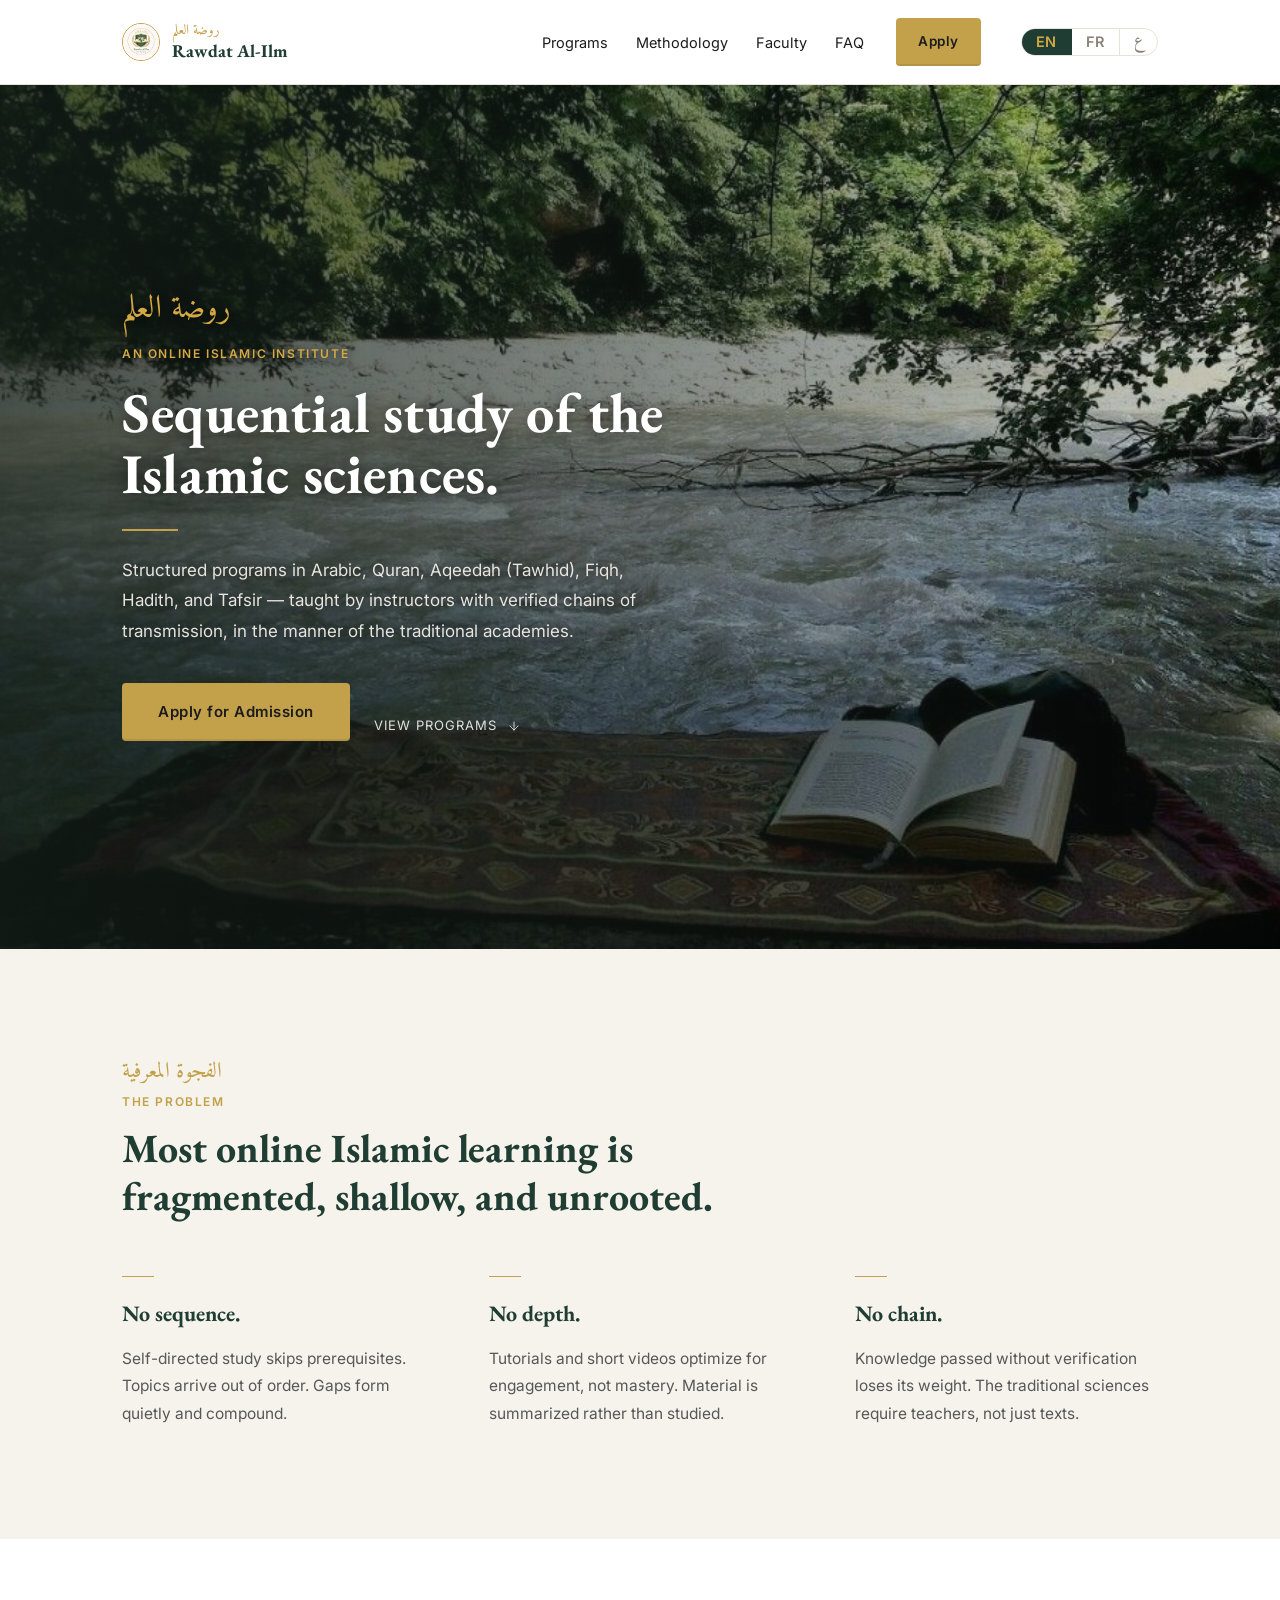
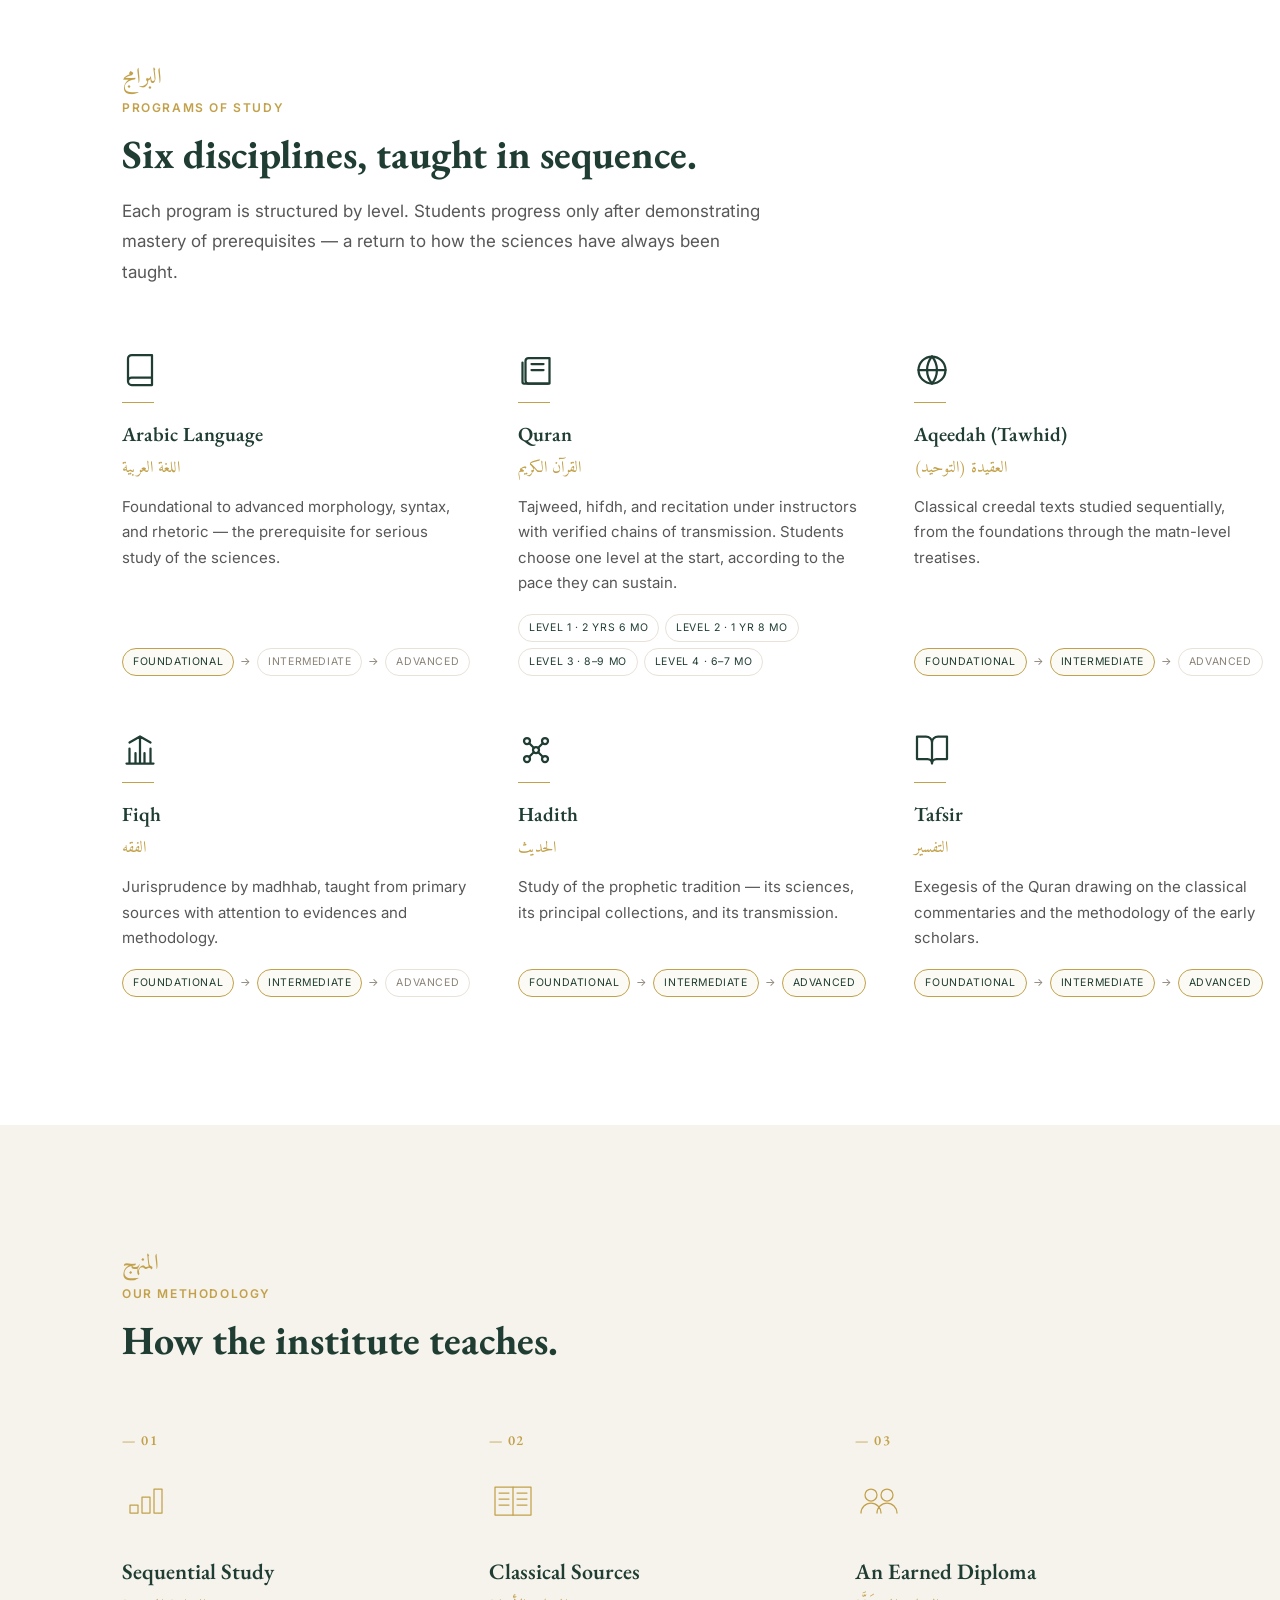
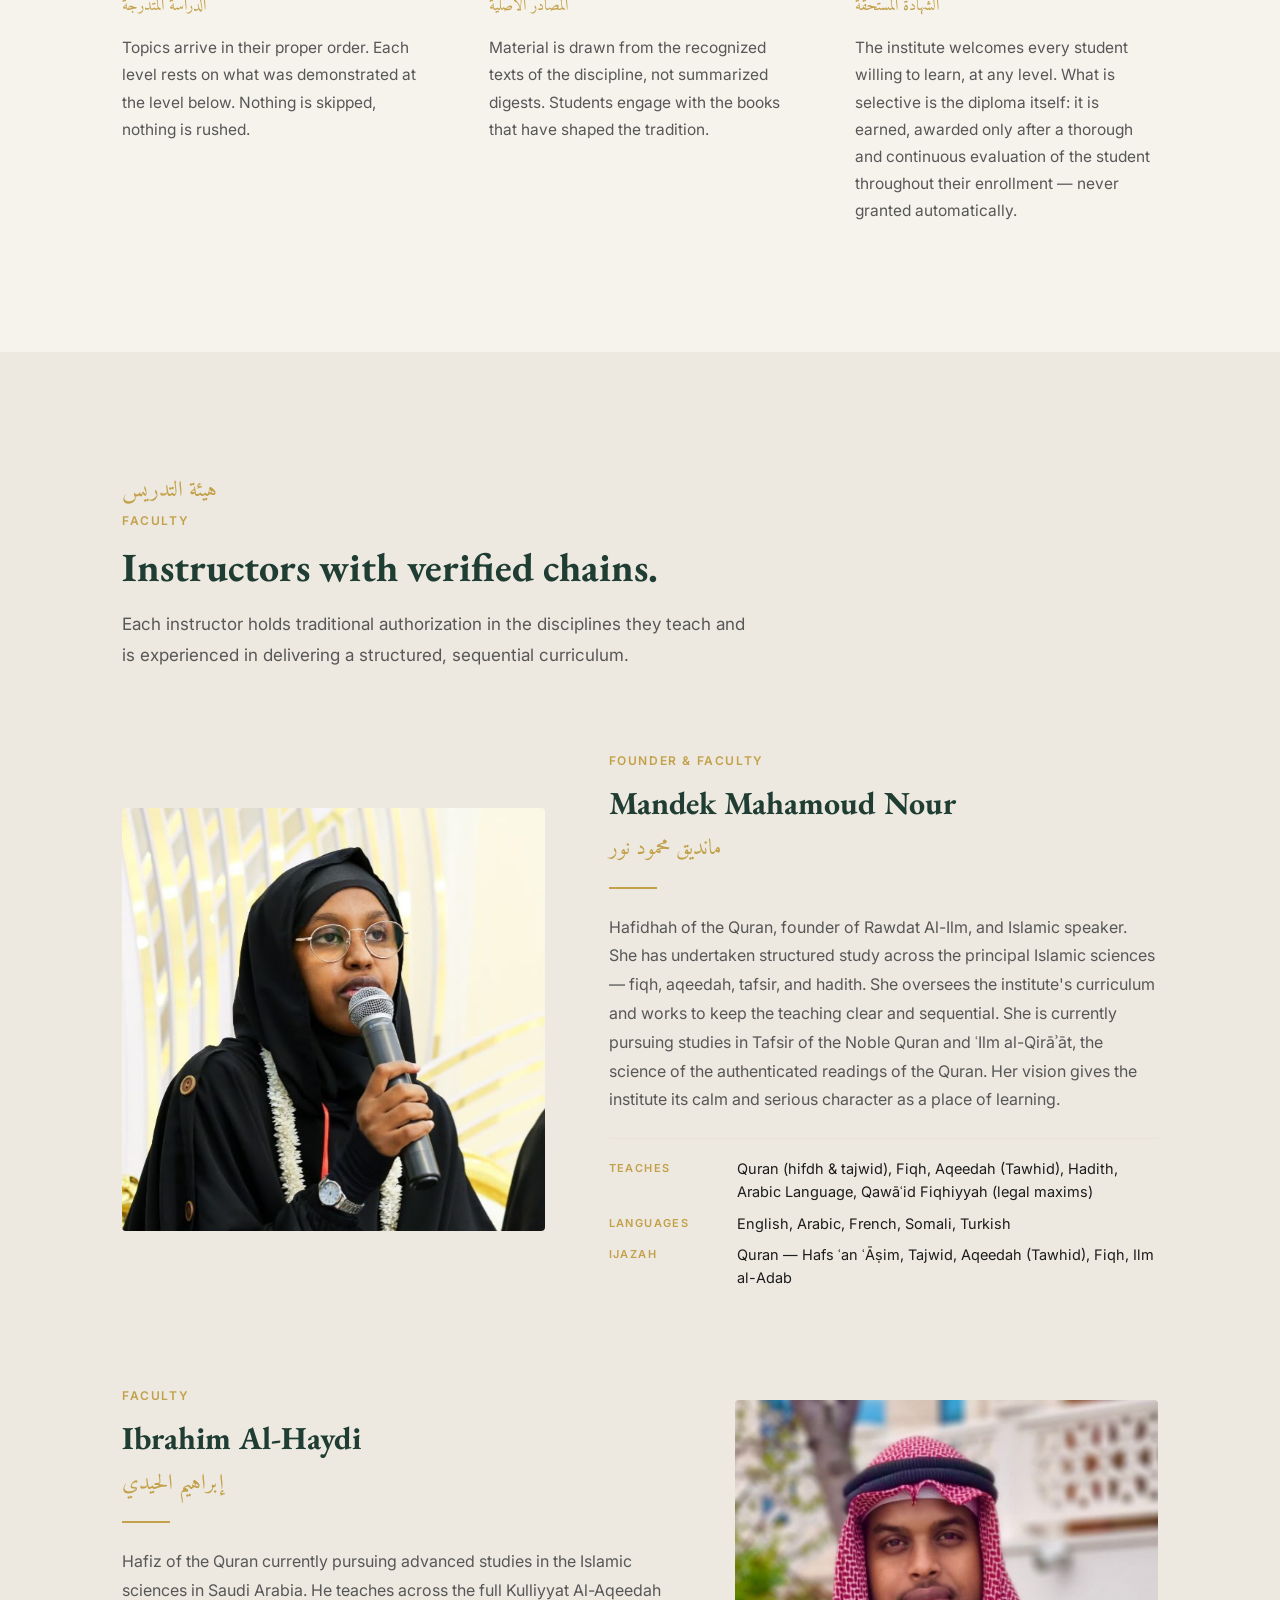
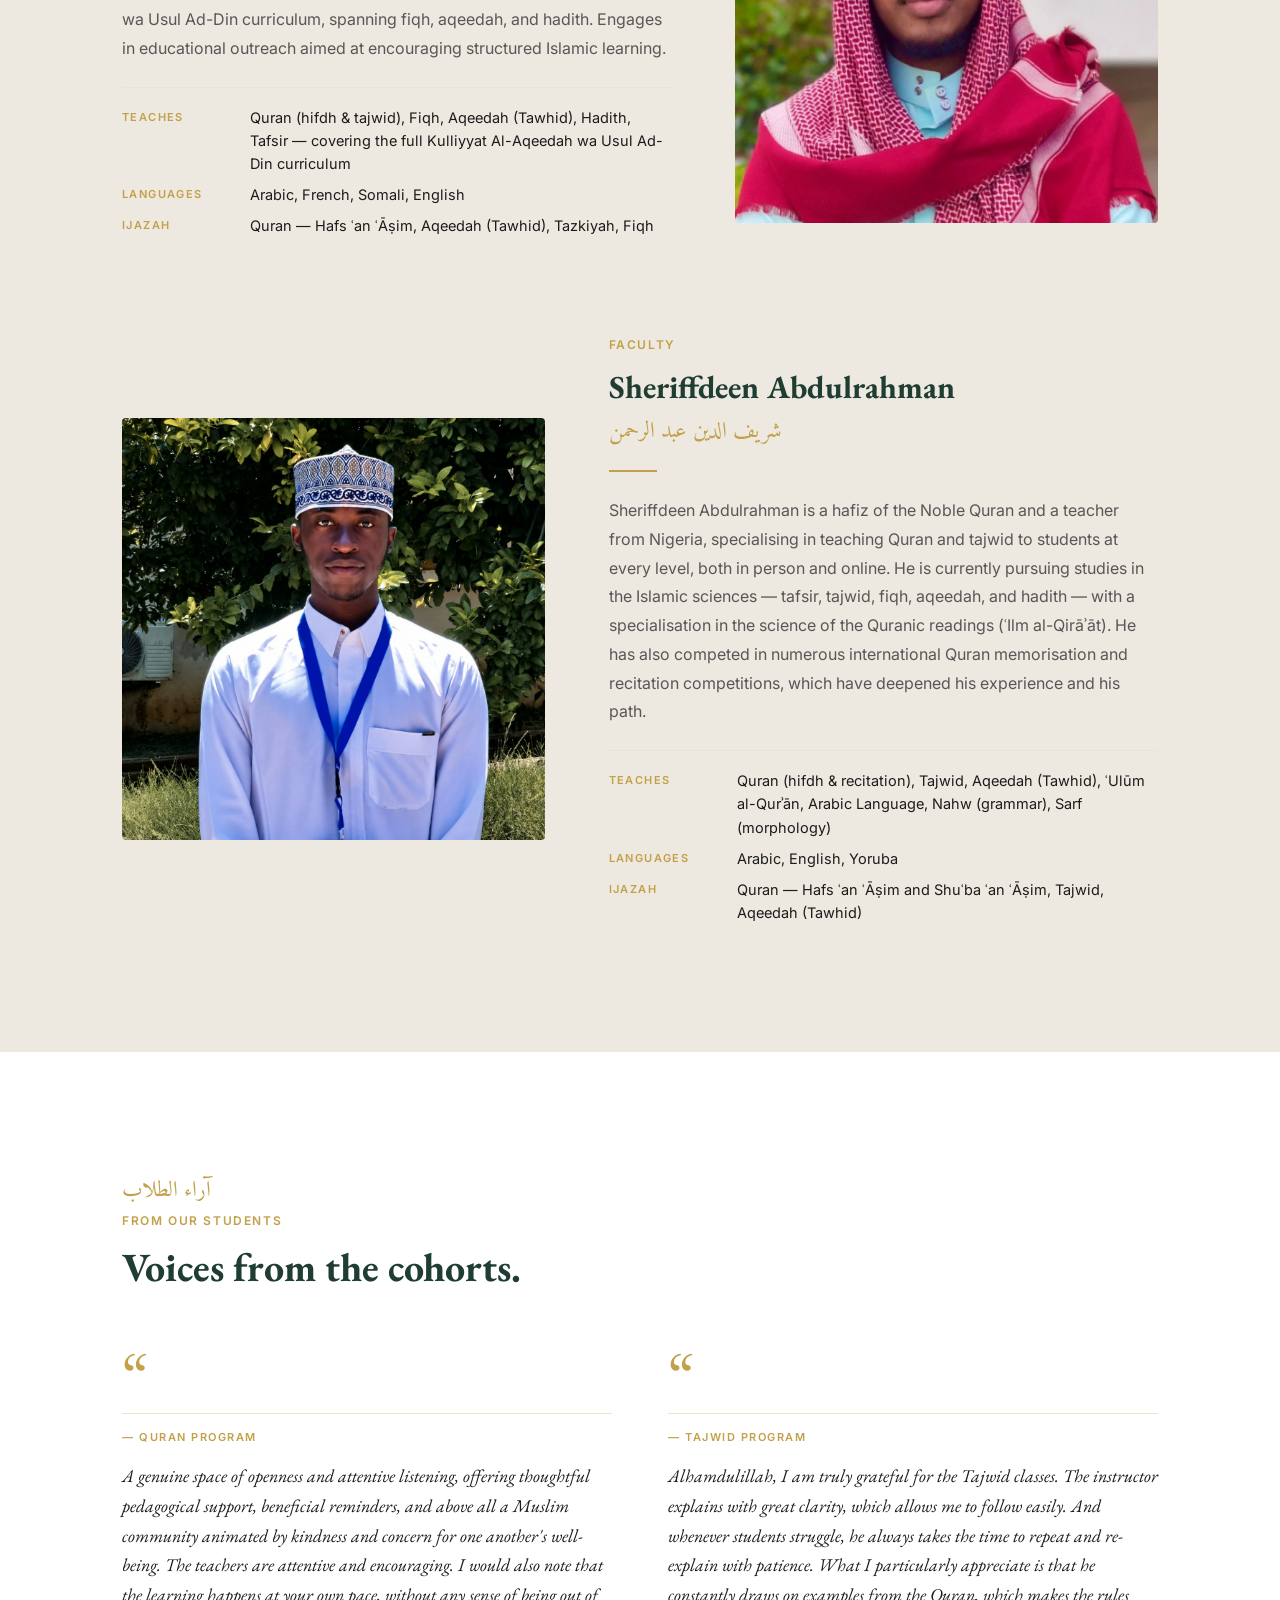
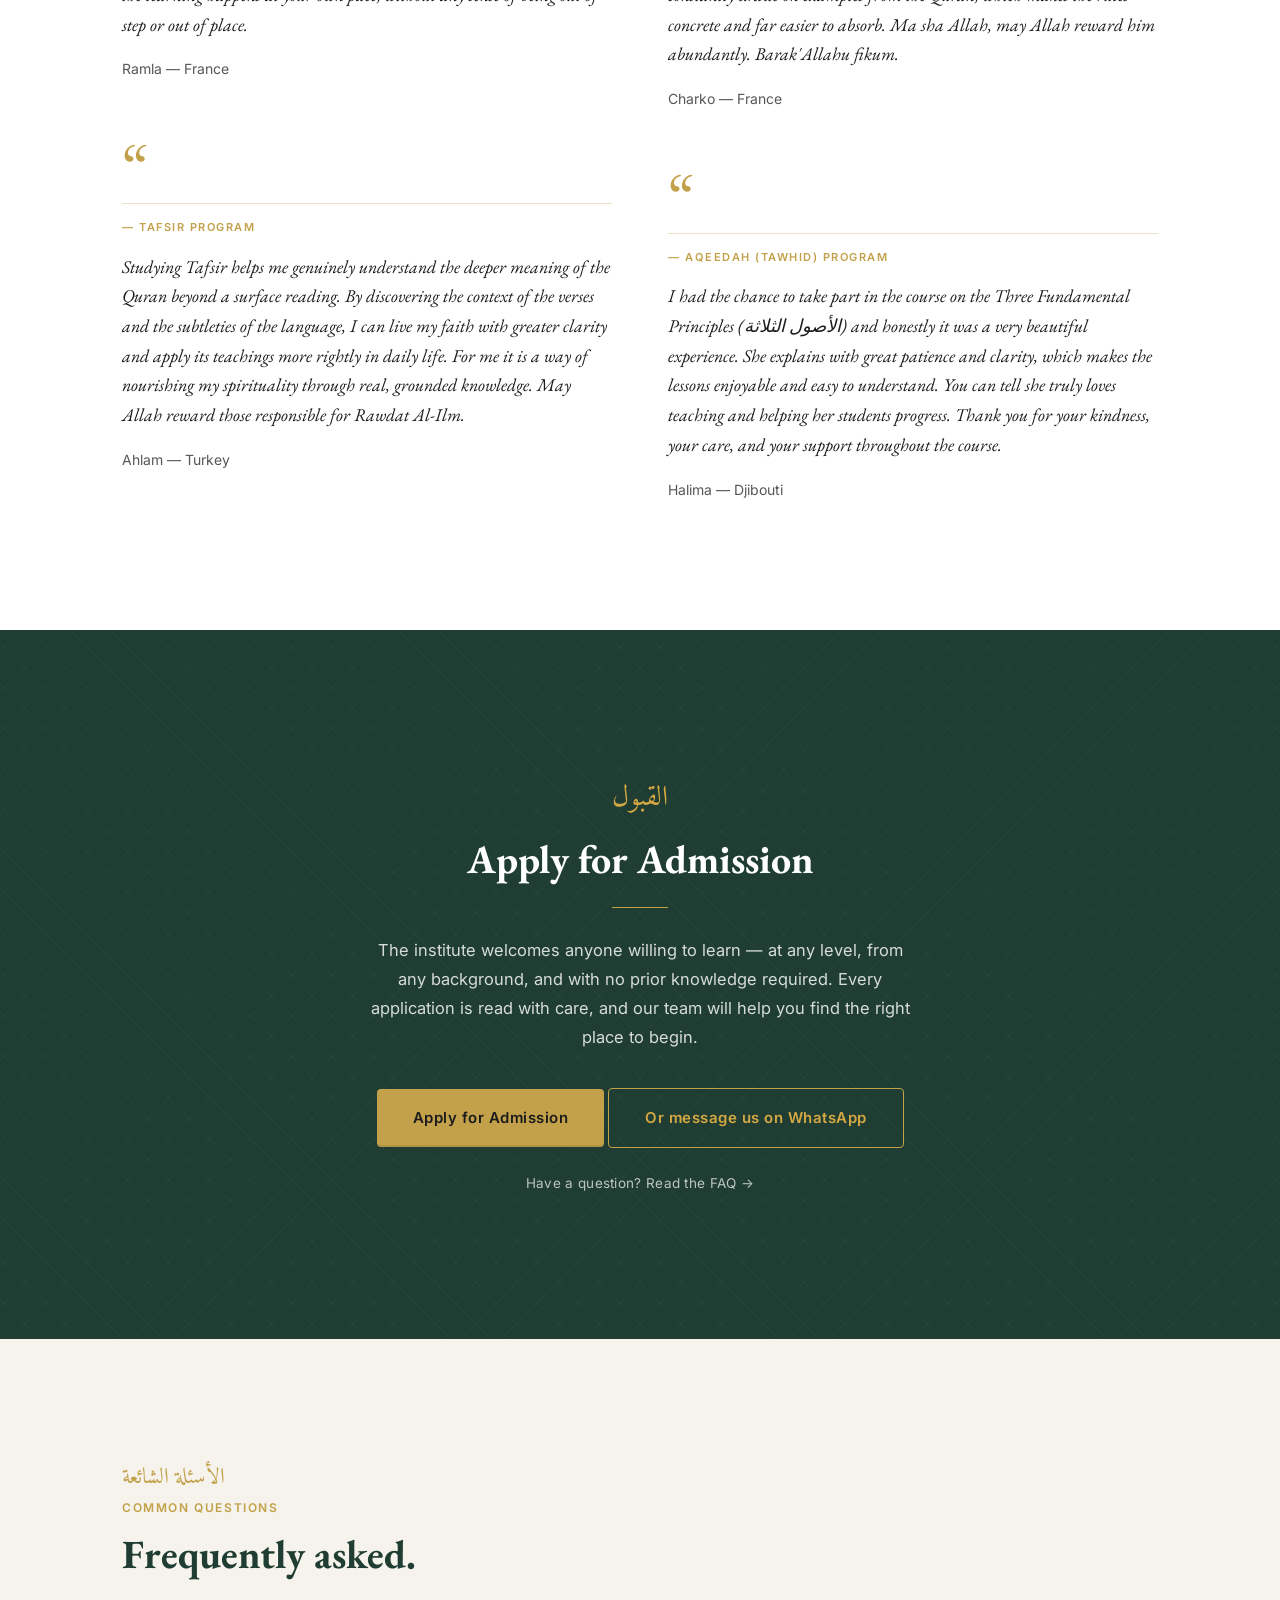
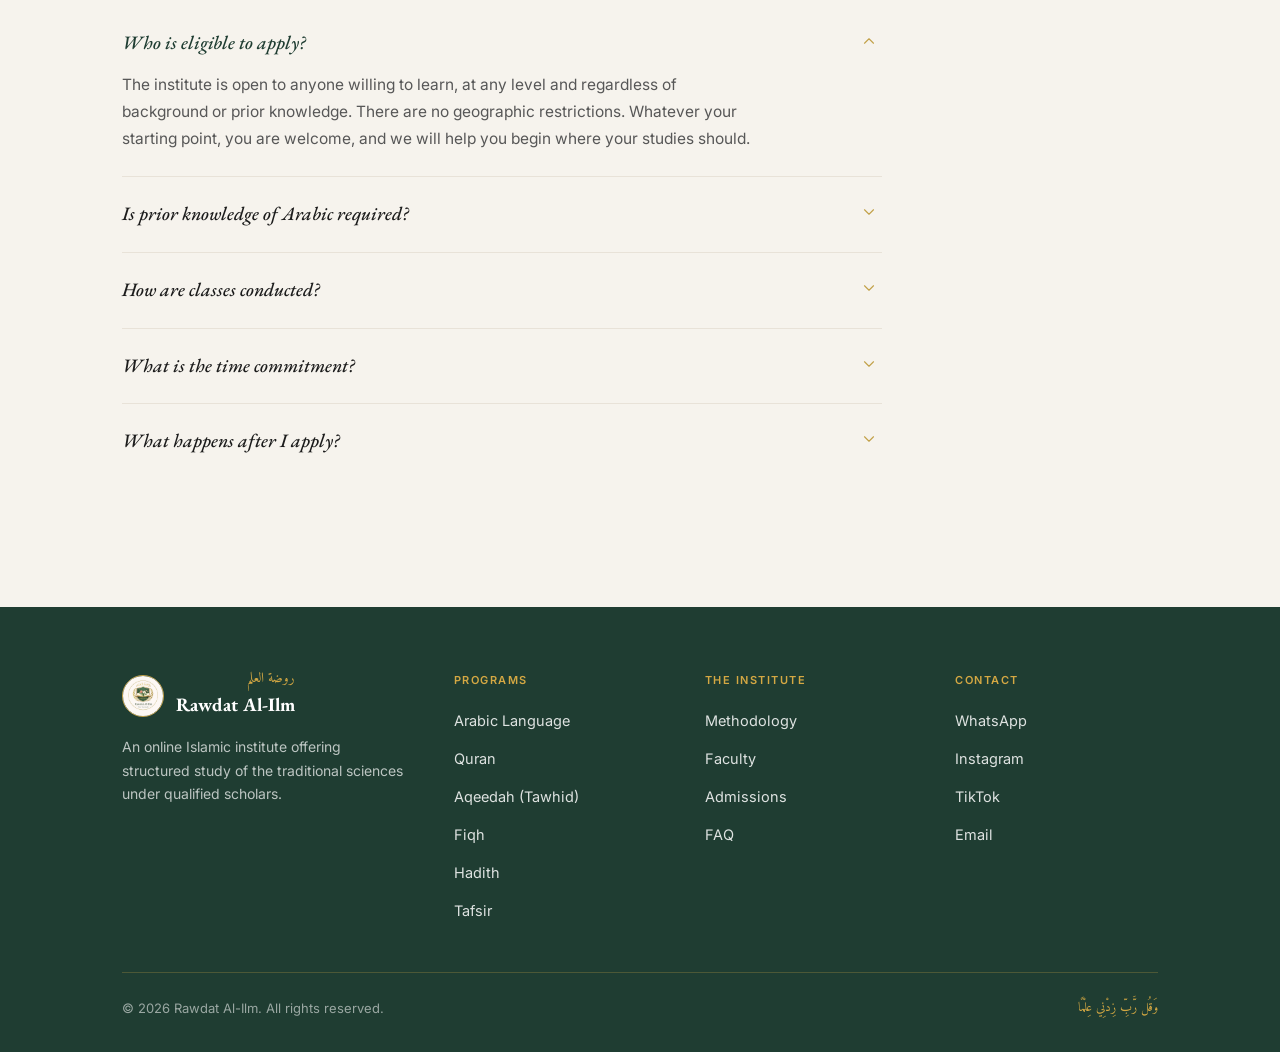
==== index.html @ c7e96044 "Add contact channels to footer and Apply section WhatsApp, Instagram, TikTok and email supplied by M" ====
<!doctype html>
<html lang="en">
<head>
<meta charset="utf-8">
<meta name="viewport" content="width=device-width, initial-scale=1">
<title>Rawdat Al-Ilm — An Online Islamic Institute</title>
<link rel="icon" href="favicon.png">
<link rel="stylesheet" href="style.css">
</head>
<body>

<header class="kit-header">
  <div class="container">
    <a href="index.html" class="kit-logo">
      <img src="assets/logo-mark.jpg" alt="Rawdat Al-Ilm">
      <span class="lockup">
        <span class="ar">روضة العلم</span>
        <span class="en">Rawdat Al-Ilm</span>
      </span>
    </a>
    <nav class="kit-nav">
      <ul>
        <li><a href="#programs">Programs</a></li>
        <li><a href="#methodology">Methodology</a></li>
        <li><a href="#instructors">Faculty</a></li>
        <li><a href="#faq">FAQ</a></li>
      </ul>
      <a href="#apply" class="btn-primary" style="padding:12px 22px;font-size:13.5px;">Apply</a>
      <span class="lang-switch" role="group" aria-label="Language">
        <a href="index.html" class="active">EN</a>
        <a href="index-fr.html">FR</a>
        <a href="index-ar.html" class="lang-ar">ع</a>
      </span>
    </nav>
  </div>
</header>

<main>

<section class="hero">
  <div class="container">
    <div class="content">
      <div class="ar-display">روضة العلم</div>
      <div class="eyebrow">An Online Islamic Institute</div>
      <h1>Sequential study of the Islamic sciences.</h1>
      <p class="lead">Structured programs in Arabic, Quran, Aqeedah (Tawhid), Fiqh, Hadith, and Tafsir — taught by instructors with verified chains of transmission, in the manner of the traditional academies.</p>
      <div class="actions">
        <a href="#apply" class="btn-primary">Apply for Admission</a>
        <a href="#programs" class="scroll-down">View Programs
          <svg width="14" height="14" viewBox="0 0 24 24" fill="none" stroke="currentColor" stroke-width="1.5" stroke-linecap="round" stroke-linejoin="round"><path d="M12 5v14M5 12l7 7 7-7"/></svg>
        </a>
      </div>
    </div>
  </div>
</section>

<section id="gap" class="gap-section">
  <div class="container">
    <div class="bilingual"><span class="ar">الفجوة المعرفية</span></div>
    <div class="eyebrow">The Problem</div>
    <h2 style="max-width:720px;">Most online Islamic learning is fragmented, shallow, and unrooted.</h2>
    <div class="gap-grid">
      <div class="gap-item"><div class="rule"></div><div class="lead-line">No sequence.</div><p>Self-directed study skips prerequisites. Topics arrive out of order. Gaps form quietly and compound.</p></div>
      <div class="gap-item"><div class="rule"></div><div class="lead-line">No depth.</div><p>Tutorials and short videos optimize for engagement, not mastery. Material is summarized rather than studied.</p></div>
      <div class="gap-item"><div class="rule"></div><div class="lead-line">No chain.</div><p>Knowledge passed without verification loses its weight. The traditional sciences require teachers, not just texts.</p></div>
    </div>
  </div>
</section>

<section id="programs" class="programs-section">
  <div class="container">
    <div class="bilingual"><span class="ar">البرامج</span></div>
    <div class="eyebrow">Programs of Study</div>
    <h2 style="max-width:720px;">Six disciplines, taught in sequence.</h2>
    <p class="lead" style="max-width:640px;margin-top:18px;">Each program is structured by level. Students progress only after demonstrating mastery of prerequisites — a return to how the sciences have always been taught.</p>
    <div class="programs-grid">
      <div class="program">
        <svg viewBox="0 0 24 24" fill="none" stroke="#1F3D32" stroke-width="1.5" stroke-linecap="round" stroke-linejoin="round"><path d="M4 19.5v-15A2.5 2.5 0 0 1 6.5 2H20v20H6.5a2.5 2.5 0 0 1 0-5H20"/></svg>
        <div class="icon-rule"></div>
        <h3>Arabic Language</h3>
        <div class="ar-name">اللغة العربية</div>
        <p>Foundational to advanced morphology, syntax, and rhetoric — the prerequisite for serious study of the sciences.</p>
        <div class="level-stepper"><span class="level-pill active">Foundational</span><span class="level-arrow">→</span><span class="level-pill">Intermediate</span><span class="level-arrow">→</span><span class="level-pill">Advanced</span></div>
      </div>
      <div class="program">
        <svg viewBox="0 0 24 24" fill="none" stroke="#1F3D32" stroke-width="1.5" stroke-linecap="round" stroke-linejoin="round"><path d="M3 7v13a1 1 0 0 0 1 1h16"/><path d="M21 4H7a2 2 0 0 0-2 2v13a2 2 0 0 0 2 2h14V4z"/><path d="M9 8h8M9 12h8"/></svg>
        <div class="icon-rule"></div>
        <h3>Quran</h3>
        <div class="ar-name">القرآن الكريم</div>
        <p>Tajweed, hifdh, and recitation under instructors with verified chains of transmission. Students choose one level at the start, according to the pace they can sustain.</p>
        <div class="level-stepper choices"><span class="level-pill">Level 1 · 2 yrs 6 mo</span><span class="level-pill">Level 2 · 1 yr 8 mo</span><span class="level-pill">Level 3 · 8–9 mo</span><span class="level-pill">Level 4 · 6–7 mo</span></div>
      </div>
      <div class="program">
        <svg viewBox="0 0 24 24" fill="none" stroke="#1F3D32" stroke-width="1.5" stroke-linecap="round" stroke-linejoin="round"><circle cx="12" cy="12" r="9"/><path d="M3 12h18M12 3a14 14 0 0 1 0 18M12 3a14 14 0 0 0 0 18"/></svg>
        <div class="icon-rule"></div>
        <h3>Aqeedah (Tawhid)</h3>
        <div class="ar-name">العقيدة (التوحيد)</div>
        <p>Classical creedal texts studied sequentially, from the foundations through the matn-level treatises.</p>
        <div class="level-stepper"><span class="level-pill active">Foundational</span><span class="level-arrow">→</span><span class="level-pill active">Intermediate</span><span class="level-arrow">→</span><span class="level-pill">Advanced</span></div>
      </div>
      <div class="program">
        <svg viewBox="0 0 24 24" fill="none" stroke="#1F3D32" stroke-width="1.5" stroke-linecap="round" stroke-linejoin="round"><path d="M12 3v18M5 7l7-4 7 4M3 21h18M5 21V11M19 21V11M9 21v-7M15 21v-7"/></svg>
        <div class="icon-rule"></div>
        <h3>Fiqh</h3>
        <div class="ar-name">الفقه</div>
        <p>Jurisprudence by madhhab, taught from primary sources with attention to evidences and methodology.</p>
        <div class="level-stepper"><span class="level-pill active">Foundational</span><span class="level-arrow">→</span><span class="level-pill active">Intermediate</span><span class="level-arrow">→</span><span class="level-pill">Advanced</span></div>
      </div>
      <div class="program">
        <svg viewBox="0 0 24 24" fill="none" stroke="#1F3D32" stroke-width="1.5" stroke-linecap="round" stroke-linejoin="round"><circle cx="6" cy="6" r="2"/><circle cx="18" cy="6" r="2"/><circle cx="6" cy="18" r="2"/><circle cx="18" cy="18" r="2"/><circle cx="12" cy="12" r="2"/><path d="M7.5 7.5L10.5 10.5M16.5 7.5L13.5 10.5M7.5 16.5L10.5 13.5M16.5 16.5L13.5 13.5"/></svg>
        <div class="icon-rule"></div>
        <h3>Hadith</h3>
        <div class="ar-name">الحديث</div>
        <p>Study of the prophetic tradition — its sciences, its principal collections, and its transmission.</p>
        <div class="level-stepper"><span class="level-pill active">Foundational</span><span class="level-arrow">→</span><span class="level-pill active">Intermediate</span><span class="level-arrow">→</span><span class="level-pill active">Advanced</span></div>
      </div>
      <div class="program">
        <svg viewBox="0 0 24 24" fill="none" stroke="#1F3D32" stroke-width="1.5" stroke-linecap="round" stroke-linejoin="round"><path d="M2 3h6a4 4 0 0 1 4 4v14a3 3 0 0 0-3-3H2zM22 3h-6a4 4 0 0 0-4 4v14a3 3 0 0 1 3-3h7z"/></svg>
        <div class="icon-rule"></div>
        <h3>Tafsir</h3>
        <div class="ar-name">التفسير</div>
        <p>Exegesis of the Quran drawing on the classical commentaries and the methodology of the early scholars.</p>
        <div class="level-stepper"><span class="level-pill active">Foundational</span><span class="level-arrow">→</span><span class="level-pill active">Intermediate</span><span class="level-arrow">→</span><span class="level-pill active">Advanced</span></div>
      </div>
    </div>
  </div>
</section>

<section id="methodology" class="methodology">
  <div class="container">
    <div class="bilingual"><span class="ar">المنهج</span></div>
    <div class="eyebrow">Our Methodology</div>
    <h2 style="max-width:760px;">How the institute teaches.</h2>
    <div class="method-grid">
      <div class="method-item">
        <div class="method-num">— 01</div>
        <div class="method-emblem"><svg viewBox="0 0 48 48" fill="none" stroke="#C2A14A" stroke-width="1.25" stroke-linecap="round" stroke-linejoin="round"><path d="M8 36h8v-8H8zM20 36h8V20h-8zM32 36h8V12h-8z"/></svg></div>
        <h3>Sequential Study</h3>
        <div class="ar">الدراسة المتدرجة</div>
        <p>Topics arrive in their proper order. Each level rests on what was demonstrated at the level below. Nothing is skipped, nothing is rushed.</p>
      </div>
      <div class="method-item">
        <div class="method-num">— 02</div>
        <div class="method-emblem"><svg viewBox="0 0 48 48" fill="none" stroke="#C2A14A" stroke-width="1.25" stroke-linecap="round" stroke-linejoin="round"><path d="M6 10h36v28H6z"/><path d="M24 10v28M10 16h10M10 22h10M28 16h10M28 22h10M10 28h10M28 28h10"/></svg></div>
        <h3>Classical Sources</h3>
        <div class="ar">المصادر الأصلية</div>
        <p>Material is drawn from the recognized texts of the discipline, not summarized digests. Students engage with the books that have shaped the tradition.</p>
      </div>
      <div class="method-item">
        <div class="method-num">— 03</div>
        <div class="method-emblem"><svg viewBox="0 0 48 48" fill="none" stroke="#C2A14A" stroke-width="1.25" stroke-linecap="round" stroke-linejoin="round"><circle cx="16" cy="18" r="6"/><circle cx="32" cy="18" r="6"/><path d="M6 36c0-5.5 4.5-10 10-10s10 4.5 10 10M22 36c0-5.5 4.5-10 10-10s10 4.5 10 10"/></svg></div>
        <h3>An Earned Diploma</h3>
        <div class="ar">الشهادة المستحَقَّة</div>
        <p>The institute welcomes every student willing to learn, at any level. What is selective is the diploma itself: it is earned, awarded only after a thorough and continuous evaluation of the student throughout their enrollment — never granted automatically.</p>
      </div>
    </div>
  </div>
</section>

<section id="instructors" class="instructors-section">
  <div class="container">
    <div class="bilingual"><span class="ar">هيئة التدريس</span></div>
    <div class="eyebrow">Faculty</div>
    <h2 style="max-width:760px;">Instructors with verified chains.</h2>
    <p class="lead" style="max-width:640px;margin-top:18px;">Each instructor holds traditional authorization in the disciplines they teach and is experienced in delivering a structured, sequential curriculum.</p>

    <div class="instructor-row">
      <div class="portrait"><img src="assets/Mandek_Mahamoud_Nour.jpg" alt="Mandek Mahamoud Nour"></div>
      <div class="bio">
        <div class="eyebrow">Founder &amp; Faculty</div>
        <h3>Mandek Mahamoud Nour</h3>
        <div class="ar-name">مانديق محمود نور</div>
        <div class="gold-rule"></div>
        <p>Hafidhah of the Quran, founder of Rawdat Al-Ilm, and Islamic speaker. She has undertaken structured study across the principal Islamic sciences — fiqh, aqeedah, tafsir, and hadith. She oversees the institute's curriculum and works to keep the teaching clear and sequential. She is currently pursuing studies in Tafsir of the Noble Quran and ʿIlm al-Qirāʾāt, the science of the authenticated readings of the Quran. Her vision gives the institute its calm and serious character as a place of learning.</p>
        <dl class="meta">
          <dt>Teaches</dt><dd>Quran (hifdh &amp; tajwid), Fiqh, Aqeedah (Tawhid), Hadith, Arabic Language, Qawāʿid Fiqhiyyah (legal maxims)</dd>
          <dt>Languages</dt><dd>English, Arabic, French, Somali, Turkish</dd>
          <dt>Ijazah</dt><dd>Quran — Hafs ʿan ʿĀṣim, Tajwid, Aqeedah (Tawhid), Fiqh, Ilm al-Adab</dd>
        </dl>
      </div>
    </div>

    <div class="instructor-row reverse">
      <div class="portrait"><img src="assets/Ibrahim_Al-Haydi.jpg" alt="Ibrahim Al-Haydi"></div>
      <div class="bio">
        <div class="eyebrow">Faculty</div>
        <h3>Ibrahim Al-Haydi</h3>
        <div class="ar-name">إبراهيم الحيدي</div>
        <div class="gold-rule"></div>
        <p>Hafiz of the Quran currently pursuing advanced studies in the Islamic sciences in Saudi Arabia. He teaches across the full Kulliyyat Al-Aqeedah wa Usul Ad-Din curriculum, spanning fiqh, aqeedah, and hadith. Engages in educational outreach aimed at encouraging structured Islamic learning.</p>
        <dl class="meta">
          <dt>Teaches</dt><dd>Quran (hifdh &amp; tajwid), Fiqh, Aqeedah (Tawhid), Hadith, Tafsir — covering the full Kulliyyat Al-Aqeedah wa Usul Ad-Din curriculum</dd>
          <dt>Languages</dt><dd>Arabic, French, Somali, English</dd>
          <dt>Ijazah</dt><dd>Quran — Hafs ʿan ʿĀṣim, Aqeedah (Tawhid), Tazkiyah, Fiqh</dd>
        </dl>
      </div>
    </div>

    <div class="instructor-row">
      <div class="portrait"><img src="assets/sheriffdeen.jpg" alt="Sheriffdeen Abdulrahman"></div>
      <div class="bio">
        <div class="eyebrow">Faculty</div>
        <h3>Sheriffdeen Abdulrahman</h3>
        <div class="ar-name">شريف الدين عبد الرحمن</div>
        <div class="gold-rule"></div>
        <p>Sheriffdeen Abdulrahman is a hafiz of the Noble Quran and a teacher from Nigeria, specialising in teaching Quran and tajwid to students at every level, both in person and online. He is currently pursuing studies in the Islamic sciences — tafsir, tajwid, fiqh, aqeedah, and hadith — with a specialisation in the science of the Quranic readings (ʿIlm al-Qirāʾāt). He has also competed in numerous international Quran memorisation and recitation competitions, which have deepened his experience and his path.</p>
        <dl class="meta">
          <dt>Teaches</dt><dd>Quran (hifdh &amp; recitation), Tajwid, Aqeedah (Tawhid), ʿUlūm al-Qurʾān, Arabic Language, Nahw (grammar), Sarf (morphology)</dd>
          <dt>Languages</dt><dd>Arabic, English, Yoruba</dd>
          <dt>Ijazah</dt><dd>Quran — Hafs ʿan ʿĀṣim and Shuʿba ʿan ʿĀṣim, Tajwid, Aqeedah (Tawhid)</dd>
        </dl>
      </div>
    </div>
  </div>
</section>

<section id="testimonials" class="testimonials-section">
  <div class="container">
    <div class="bilingual"><span class="ar">آراء الطلاب</span></div>
    <div class="eyebrow">From Our Students</div>
    <h2 style="max-width:720px;">Voices from the cohorts.</h2>
    <div class="testimonials-grid">
      <div class="col">
        <div class="tm">
          <div class="qmark">“</div>
          <div class="program-tag">— Quran Program</div>
          <p>A genuine space of openness and attentive listening, offering thoughtful pedagogical support, beneficial reminders, and above all a Muslim community animated by kindness and concern for one another's well-being. The teachers are attentive and encouraging. I would also note that the learning happens at your own pace, without any sense of being out of step or out of place.</p>
          <cite>Ramla — France</cite>
        </div>
        <div class="tm">
          <div class="qmark">“</div>
          <div class="program-tag">— Tafsir Program</div>
          <p>Studying Tafsir helps me genuinely understand the deeper meaning of the Quran beyond a surface reading. By discovering the context of the verses and the subtleties of the language, I can live my faith with greater clarity and apply its teachings more rightly in daily life. For me it is a way of nourishing my spirituality through real, grounded knowledge. May Allah reward those responsible for Rawdat Al-Ilm.</p>
          <cite>Ahlam — Turkey</cite>
        </div>
      </div>
      <div class="col">
        <div class="tm">
          <div class="qmark">“</div>
          <div class="program-tag">— Tajwid Program</div>
          <p>Alhamdulillah, I am truly grateful for the Tajwid classes. The instructor explains with great clarity, which allows me to follow easily. And whenever students struggle, he always takes the time to repeat and re-explain with patience. What I particularly appreciate is that he constantly draws on examples from the Quran, which makes the rules concrete and far easier to absorb. Ma sha Allah, may Allah reward him abundantly. Barak'Allahu fikum.</p>
          <cite>Charko — France</cite>
        </div>
        <div class="tm">
          <div class="qmark">“</div>
          <div class="program-tag">— Aqeedah (Tawhid) Program</div>
          <p>I had the chance to take part in the course on the Three Fundamental Principles (الأصول الثلاثة) and honestly it was a very beautiful experience. She explains with great patience and clarity, which makes the lessons enjoyable and easy to understand. You can tell she truly loves teaching and helping her students progress. Thank you for your kindness, your care, and your support throughout the course.</p>
          <cite>Halima — Djibouti</cite>
        </div>
      </div>
    </div>
  </div>
</section>

<section id="apply" class="apply">
  <div class="container">
    <div class="ar-h2">القبول</div>
    <h2 style="color:#fff;">Apply for Admission</h2>
    <p>The institute welcomes anyone willing to learn — at any level, from any background, and with no prior knowledge required. Every application is read with care, and our team will help you find the right place to begin.</p>
    <a href="https://docs.google.com/forms/d/e/1FAIpQLSfEuN9ubSNtg6MYz9wVqn5zwuy3B4KFe7cQlCUcAP1WHRNmPg/viewform?usp=publish-editor" target="_blank" rel="noopener noreferrer" class="btn-primary">Apply for Admission</a>
    <a href="https://wa.me/905530285109" target="_blank" rel="noopener noreferrer" class="btn-ghost">Or message us on WhatsApp</a>
    <a href="#faq" class="ask">Have a question? Read the FAQ →</a>
  </div>
</section>

<section id="faq" class="faq-section">
  <div class="container">
    <div class="bilingual"><span class="ar">الأسئلة الشائعة</span></div>
    <div class="eyebrow">Common Questions</div>
    <h2>Frequently asked.</h2>
    <div class="faq-list">
      <div class="faq-item open" data-faq>
        <div class="faq-q">Who is eligible to apply?</div>
        <svg class="faq-chevron" width="18" height="18" viewBox="0 0 24 24" fill="none" stroke="currentColor" stroke-width="1.5" stroke-linecap="round" stroke-linejoin="round"><path d="M6 9l6 6 6-6"/></svg>
        <div class="faq-a">The institute is open to anyone willing to learn, at any level and regardless of background or prior knowledge. There are no geographic restrictions. Whatever your starting point, you are welcome, and we will help you begin where your studies should.</div>
      </div>
      <div class="faq-item" data-faq>
        <div class="faq-q">Is prior knowledge of Arabic required?</div>
        <svg class="faq-chevron" width="18" height="18" viewBox="0 0 24 24" fill="none" stroke="currentColor" stroke-width="1.5" stroke-linecap="round" stroke-linejoin="round"><path d="M6 9l6 6 6-6"/></svg>
        <div class="faq-a">Not for the Arabic Language program, which begins at the foundational level. Students applying to Fiqh, Hadith, or other programs that depend on Arabic comprehension are expected to have a working knowledge of the language, or to enroll in the Arabic program first.</div>
      </div>
      <div class="faq-item" data-faq>
        <div class="faq-q">How are classes conducted?</div>
        <svg class="faq-chevron" width="18" height="18" viewBox="0 0 24 24" fill="none" stroke="currentColor" stroke-width="1.5" stroke-linecap="round" stroke-linejoin="round"><path d="M6 9l6 6 6-6"/></svg>
        <div class="faq-a">Classes are delivered online through scheduled live sessions, with assigned readings and assessments between sessions. Recordings are provided for review, but live attendance is expected.</div>
      </div>
      <div class="faq-item" data-faq>
        <div class="faq-q">What is the time commitment?</div>
        <svg class="faq-chevron" width="18" height="18" viewBox="0 0 24 24" fill="none" stroke="currentColor" stroke-width="1.5" stroke-linecap="round" stroke-linejoin="round"><path d="M6 9l6 6 6-6"/></svg>
        <div class="faq-a">Students should expect a minimum of five to seven hours per week per course, including class time, reading, and review. This is structured study, not passive consumption.</div>
      </div>
      <div class="faq-item" data-faq>
        <div class="faq-q">What happens after I apply?</div>
        <svg class="faq-chevron" width="18" height="18" viewBox="0 0 24 24" fill="none" stroke="currentColor" stroke-width="1.5" stroke-linecap="round" stroke-linejoin="round"><path d="M6 9l6 6 6-6"/></svg>
        <div class="faq-a">Completed applications are reviewed by the admissions team. Applicants will be contacted within two to three weeks to confirm their place and help them choose the right level at which to begin.</div>
      </div>
    </div>
  </div>
</section>

</main>

<footer class="kit-footer">
  <div class="container">
    <div class="grid">
      <div class="brand">
        <div class="lockup">
          <img src="assets/logo-mark.jpg" alt="">
          <div>
            <div class="name-ar">روضة العلم</div>
            <div class="name-en">Rawdat Al-Ilm</div>
          </div>
        </div>
        <p>An online Islamic institute offering structured study of the traditional sciences under qualified scholars.</p>
      </div>
      <div>
        <h4>Programs</h4>
        <ul>
          <li><a href="#programs">Arabic Language</a></li>
          <li><a href="#programs">Quran</a></li>
          <li><a href="#programs">Aqeedah (Tawhid)</a></li>
          <li><a href="#programs">Fiqh</a></li>
          <li><a href="#programs">Hadith</a></li>
          <li><a href="#programs">Tafsir</a></li>
        </ul>
      </div>
      <div>
        <h4>The Institute</h4>
        <ul>
          <li><a href="#methodology">Methodology</a></li>
          <li><a href="#instructors">Faculty</a></li>
          <li><a href="#apply">Admissions</a></li>
          <li><a href="#faq">FAQ</a></li>
        </ul>
      </div>
      <div>
        <h4>Contact</h4>
        <ul>
          <li><a href="https://wa.me/905530285109" target="_blank" rel="noopener noreferrer">WhatsApp</a></li>
          <li><a href="https://www.instagram.com/rawdatinstitut" target="_blank" rel="noopener noreferrer">Instagram</a></li>
          <li><a href="https://www.tiktok.com/@umu_taymiyyah" target="_blank" rel="noopener noreferrer">TikTok</a></li>
          <li><a href="mailto:info@rawdatalilm.com">Email</a></li>
        </ul>
      </div>
    </div>
    <div class="copyright">
      <span>© 2026 Rawdat Al-Ilm. All rights reserved.</span>
      <span style="font-family:var(--font-arabic);color:var(--gold-soft);">وَقُل رَّبِّ زِدْنِي عِلْمًا</span>
    </div>
  </div>
</footer>

<script src="main.js"></script>
</body>
</html>
---- style.css ----
/* =========================================================
   Rawdat Al-Ilm — Live Site Stylesheet
   v2 redesign + bilingual support (EN page)
   Imports foundation tokens from colors_and_type.css.
   ========================================================= */

@import url("colors_and_type.css");

* { box-sizing: border-box; }
body { margin: 0; background: var(--bg-warm); color: var(--text); font-family: var(--font-sans); line-height: 1.75; }
img { display: block; max-width: 100%; }
ul, dl { list-style: none; margin: 0; padding: 0; }
a { color: inherit; }

.container { max-width: 1100px; margin: 0 auto; padding-inline: 32px; }
.container-narrow { max-width: 860px; margin: 0 auto; padding-inline: 32px; }
section { padding-block: 112px; }

h1, h2, h3 { font-family: var(--font-serif); color: var(--green); margin: 0; }
h1 { font-size: clamp(2.25rem, 5.2vw, 3.5rem); font-weight: 700; line-height: 1.1; letter-spacing: 0.2px; }
h2 { font-size: clamp(1.75rem, 3.4vw, 2.5rem); font-weight: 700; line-height: 1.2; }
h3 { font-size: 1.25rem; font-weight: 600; line-height: 1.35; }

.eyebrow { color: var(--gold); font-size: 12px; font-weight: 600; letter-spacing: 1.6px; text-transform: uppercase; margin-bottom: 12px; }
.lead { color: var(--muted); font-size: 17px; line-height: 1.8; }

.bilingual { display: flex; flex-direction: column; gap: 8px; margin-bottom: 8px; }
.bilingual .ar { font-family: var(--font-arabic); color: var(--gold); font-size: 22px; line-height: 1; direction: rtl; text-align: left; unicode-bidi: isolate; }

.btn-primary {
  display: inline-block; padding: 16px 36px;
  background: var(--gold); color: var(--text);
  font-weight: 600; font-size: 15px; letter-spacing: 0.5px;
  text-decoration: none; border-radius: 4px;
  box-shadow: inset 0 -2px 0 rgba(0,0,0,0.08);
  transition: background-color 0.15s ease;
  border: 0; cursor: pointer; font-family: inherit;
}
.btn-primary:hover { background: var(--gold-deep); }
.btn-ghost {
  display: inline-block; padding: 16px 36px;
  background: transparent; color: var(--gold-soft);
  font-weight: 600; font-size: 15px; letter-spacing: 0.5px;
  text-decoration: none; border-radius: 4px;
  border: 1px solid var(--gold); cursor: pointer; font-family: inherit;
  transition: background-color 0.15s ease, color 0.15s ease;
}
.btn-ghost:hover { background: var(--gold); color: var(--green); }

.scroll-down { display: inline-flex; align-items: center; gap: 10px; color: rgba(255,255,255,0.85); font-size: 13px; letter-spacing: 1px; text-transform: uppercase; text-decoration: none; margin-top: 28px; }
.scroll-down svg { transition: transform 0.2s ease; }
.scroll-down:hover svg { transform: translateY(2px); }

/* HEADER */
.kit-header { position: sticky; top: 0; z-index: 50; background: rgba(255,255,255,0.96); border-bottom: 1px solid var(--divider); box-shadow: 0 2px 8px rgba(0,0,0,0.05); }
.kit-header .container { display: flex; align-items: center; justify-content: space-between; padding-block: 18px; gap: 32px; }
.kit-logo { display: inline-flex; align-items: center; gap: 12px; text-decoration: none; }
.kit-logo img { width: 38px; height: 38px; border-radius: 50%; border: 1px solid var(--gold); object-fit: cover; }
.kit-logo .lockup { display: flex; flex-direction: column; line-height: 1; white-space: nowrap; }
.kit-logo .lockup .ar { font-family: var(--font-arabic); color: var(--gold); font-size: 14px; direction: rtl; text-align: left; unicode-bidi: isolate; margin-bottom: 4px; }
.kit-logo .lockup .en { font-family: var(--font-serif); font-weight: 700; color: var(--green); font-size: 18px; }
.kit-nav { display: flex; align-items: center; gap: 32px; }
.kit-nav ul { display: flex; gap: 28px; }
.kit-nav a { color: var(--text); text-decoration: none; font-size: 14.5px; transition: color 0.15s; }
.kit-nav a:hover { color: var(--green); }

.lang-switch {
  display: inline-flex; align-items: center; gap: 0;
  border: 1px solid var(--divider); border-radius: 999px;
  overflow: hidden; font-size: 12px; font-weight: 600; letter-spacing: 0.4px;
  margin-inline-start: 8px;
}
.lang-switch a { padding: 6px 14px; text-decoration: none; color: var(--muted-soft); font-family: var(--font-sans); transition: background-color 0.15s, color 0.15s; display: inline-block; line-height: 1; }
.lang-switch a.active { background: var(--green); color: var(--gold-soft); }
.lang-switch a:not(.active):hover { color: var(--green); background: rgba(31,61,50,0.04); }
.lang-switch a + a { border-inline-start: 1px solid var(--divider); }
.lang-switch a.active + a, .lang-switch a + a.active { border-inline-start-color: var(--green); }
.lang-switch .lang-ar { font-family: var(--font-arabic); font-size: 16px; padding: 4px 14px 6px; }

/* HERO */
.hero {
  position: relative; min-height: 720px;
  background-image:
    linear-gradient(to right, rgba(20,30,24,0.78) 0%, rgba(20,30,24,0.55) 45%, rgba(20,30,24,0.20) 100%),
    url('assets/hero-background.jpg');
  background-size: cover; background-position: center;
  display: flex; align-items: center;
}
.hero .container { width: 100%; }
.hero .content { max-width: 580px; padding-block: 96px; }
.hero .ar-display { font-family: var(--font-arabic); color: var(--gold-soft); font-size: 32px; line-height: 1; direction: rtl; text-align: left; unicode-bidi: isolate; margin-bottom: 18px; text-shadow: 0 1px 10px rgba(0,0,0,0.6); }
.hero .eyebrow { color: var(--gold-soft); text-shadow: 0 1px 10px rgba(0,0,0,0.85); margin-bottom: 18px; }
.hero h1 { color: #fff; text-shadow: 0 2px 16px rgba(0,0,0,0.5); margin-bottom: 12px; }
.hero h1::after { content: ''; display: block; width: 56px; height: 2px; background: var(--gold); margin-top: 24px; }
.hero .lead { color: rgba(246,243,237,0.92); margin: 24px 0 36px; max-width: 540px; text-shadow: 0 1px 8px rgba(0,0,0,0.5); }
.hero .actions { display: flex; align-items: center; gap: 24px; flex-wrap: wrap; }

/* GAP */
.gap-section { background: var(--bg-warm); padding-block: 112px; }
.gap-grid { display: grid; grid-template-columns: repeat(3, 1fr); gap: 64px; margin-top: 56px; }
.gap-item .rule { width: 32px; height: 1px; background: var(--gold); margin-bottom: 18px; }
.gap-item .lead-line { font-family: var(--font-serif); font-weight: 700; color: var(--green); font-size: 22px; margin-bottom: 12px; }
.gap-item p { color: var(--muted); margin: 0; font-size: 15.5px; line-height: 1.75; }

/* PROGRAMS */
.programs-section { background: var(--white); padding-block: 128px; }
.programs-grid { display: grid; grid-template-columns: repeat(3, 1fr); gap: 56px 48px; margin-top: 64px; }
.program { display: flex; flex-direction: column; }
.program svg { width: 36px; height: 36px; display: block; margin-bottom: 14px; }
.program .icon-rule { width: 32px; height: 1px; background: var(--gold); margin-bottom: 18px; }
.program h3 { color: var(--green); margin-bottom: 6px; font-size: 1.25rem; }
.program .ar-name { font-family: var(--font-arabic); color: var(--gold); font-size: 16px; direction: rtl; text-align: left; unicode-bidi: isolate; margin-bottom: 12px; }
.program p { color: var(--muted); margin: 0 0 18px; font-size: 15px; line-height: 1.7; }
.level-stepper { display: flex; align-items: center; gap: 6px; margin-top: auto; }
.level-pill { font-size: 10.5px; letter-spacing: 0.6px; text-transform: uppercase; color: var(--muted-soft); padding: 4px 10px; border: 1px solid var(--divider); border-radius: 999px; }
.level-pill.active { color: var(--green); border-color: var(--gold); background: rgba(194,161,74,0.06); }
.level-arrow { color: var(--muted-soft); font-size: 11px; }
.level-stepper.choices { flex-wrap: wrap; gap: 6px; }
.level-stepper.choices .level-pill { color: var(--green); }

/* METHODOLOGY */
.methodology { background: var(--bg-warm); padding-block: 128px; }
.method-grid { display: grid; grid-template-columns: repeat(3, 1fr); gap: 64px; margin-top: 64px; }
.method-item { display: flex; flex-direction: column; align-items: flex-start; }
.method-num { font-family: var(--font-serif); font-weight: 600; font-size: 14px; color: var(--gold); letter-spacing: 1.5px; margin-bottom: 24px; }
.method-emblem { margin-bottom: 24px; }
.method-emblem svg { width: 48px; height: 48px; }
.method-item h3 { margin-bottom: 6px; font-size: 1.375rem; }
.method-item .ar { font-family: var(--font-arabic); color: var(--gold); font-size: 16px; direction: rtl; text-align: left; unicode-bidi: isolate; margin-bottom: 14px; }
.method-item p { color: var(--muted); margin: 0; font-size: 15.5px; line-height: 1.75; }

/* INSTRUCTORS */
.instructors-section { background: var(--bg-alt); padding-block: 128px; }
.instructor-row { display: grid; grid-template-columns: minmax(0, 1fr) minmax(0, 1.3fr); gap: 64px; align-items: center; margin-top: 80px; }
.instructor-row + .instructor-row { margin-top: 96px; }
.instructor-row.reverse { grid-template-columns: minmax(0, 1.3fr) minmax(0, 1fr); }
.instructor-row.reverse .portrait { order: 2; }
.instructor-row.reverse .bio { order: 1; }
.portrait img { width: 100%; aspect-ratio: 1; object-fit: cover; border-radius: 4px; }
.bio .eyebrow { margin-bottom: 14px; }
.bio h3 { font-family: var(--font-serif); font-weight: 700; color: var(--green); font-size: 2rem; line-height: 1.15; margin-bottom: 8px; }
.bio .ar-name { font-family: var(--font-arabic); color: var(--gold); font-size: 22px; direction: rtl; text-align: left; unicode-bidi: isolate; margin-bottom: 18px; }
.bio .gold-rule { width: 48px; height: 2px; background: var(--gold); margin-bottom: 24px; }
.bio p { color: var(--muted); font-size: 16px; line-height: 1.8; margin: 0 0 24px; }
.bio dl.meta { display: grid; grid-template-columns: 110px 1fr; gap: 8px 18px; padding-top: 18px; border-top: 1px solid var(--divider); }
.bio dl.meta dt { font-size: 11px; letter-spacing: 1.4px; text-transform: uppercase; color: var(--gold); font-weight: 600; padding-top: 2px; }
.bio dl.meta dd { color: var(--text); font-size: 14.5px; margin: 0; line-height: 1.6; }

/* TESTIMONIALS */
.testimonials-section { background: var(--white); padding-block: 128px; }
.testimonials-grid { display: grid; grid-template-columns: 1fr 1fr; gap: 56px; margin-top: 56px; align-items: start; }
.testimonials-grid .col { display: flex; flex-direction: column; gap: 56px; }
.tm .qmark { font-family: var(--font-serif); color: var(--gold); font-size: 64px; line-height: 0.9; margin-bottom: 8px; }
.tm .program-tag { font-size: 11px; letter-spacing: 1.5px; text-transform: uppercase; color: var(--gold); font-weight: 600; margin-bottom: 14px; padding-top: 14px; border-top: 1px solid rgba(194, 161, 74, 0.3); }
.tm p { font-family: var(--font-serif); font-style: italic; color: var(--text); font-size: 18px; line-height: 1.65; margin: 0 0 18px; }
.tm cite { display: block; color: var(--muted); font-size: 14px; font-style: normal; }

/* APPLY */
.apply {
  text-align: center; background: var(--green);
  background-image:
    repeating-linear-gradient(45deg, transparent, transparent 28px, rgba(255,255,255,0.018) 28px, rgba(255,255,255,0.018) 29px),
    repeating-linear-gradient(-45deg, transparent, transparent 28px, rgba(255,255,255,0.018) 28px, rgba(255,255,255,0.018) 29px);
  padding-block: 144px; color: #fff;
}
.apply .stepper { display: flex; align-items: center; justify-content: center; gap: 18px; margin-bottom: 36px; }
.apply .stepper .step { font-size: 11px; letter-spacing: 1.5px; text-transform: uppercase; color: var(--gold-soft); font-weight: 600; }
.apply .stepper .step .num { font-family: var(--font-serif); display: block; font-size: 16px; color: var(--gold); margin-bottom: 4px; letter-spacing: 0; font-weight: 600; }
.apply .stepper .dash { width: 32px; height: 1px; background: rgba(212,168,67,0.4); }
.apply .ar-h2 { font-family: var(--font-arabic); color: var(--gold-soft); font-size: 28px; direction: rtl; text-align: center; unicode-bidi: isolate; margin-bottom: 12px; }
.apply h2 { color: #fff; }
.apply h2::after { content: ''; display: block; width: 56px; height: 1px; background: var(--gold); margin: 24px auto 0; }
.apply p { color: rgba(255,255,255,0.82); max-width: 540px; margin: 28px auto 36px; font-size: 16.5px; line-height: 1.75; }
.apply .ask { display: block; margin-top: 24px; color: rgba(255,255,255,0.7); font-size: 13.5px; text-decoration: none; letter-spacing: 0.3px; }
.apply .ask:hover { color: var(--gold-soft); text-decoration: underline; }

/* FAQ */
.faq-section { background: var(--bg-warm); padding-block: 128px; }
.faq-list { max-width: 760px; margin-top: 48px; }
.faq-item { border-top: 1px solid var(--divider); padding: 24px 36px 24px 0; cursor: pointer; position: relative; }
.faq-item:first-child { border-top: none; padding-top: 4px; }
.faq-q { font-family: var(--font-serif); font-style: italic; font-weight: 500; font-size: 19px; color: var(--text); line-height: 1.4; transition: color 0.15s; }
.faq-item.open .faq-q { color: var(--green); }
.faq-chevron { position: absolute; right: 4px; top: 26px; color: var(--gold); transition: transform 0.2s ease; }
.faq-item:first-child .faq-chevron { top: 6px; }
.faq-item.open .faq-chevron { transform: rotate(180deg); }
.faq-a { display: none; color: var(--muted); margin-top: 14px; font-size: 15.5px; line-height: 1.75; max-width: 640px; }
.faq-item.open .faq-a { display: block; }

/* FOOTER */
.kit-footer { background: var(--green); color: #fff; padding-block: 64px 32px; }
.kit-footer .grid { display: grid; grid-template-columns: 1.4fr 1fr 1fr 1fr; gap: 48px; align-items: start; }
.kit-footer .brand { display: flex; flex-direction: column; gap: 14px; }
.kit-footer .brand .lockup { display: flex; align-items: center; gap: 12px; }
.kit-footer .brand .lockup img { width: 42px; height: 42px; border-radius: 50%; border: 1px solid var(--gold); object-fit: cover; }
.kit-footer .brand .lockup .name-en { font-family: var(--font-serif); font-weight: 700; font-size: 19px; color: #fff; }
.kit-footer .brand .lockup .name-ar { font-family: var(--font-arabic); color: var(--gold-soft); font-size: 14px; direction: rtl; line-height: 1.2; }
.kit-footer .brand p { color: rgba(255,255,255,0.7); font-size: 14px; line-height: 1.7; margin: 0; max-width: 320px; }
.kit-footer h4 { font-family: var(--font-sans); font-size: 11px; letter-spacing: 1.5px; text-transform: uppercase; color: var(--gold-soft); margin: 0 0 16px; font-weight: 600; }
.kit-footer ul { display: flex; flex-direction: column; gap: 10px; }
.kit-footer a { color: rgba(255,255,255,0.85); text-decoration: none; font-size: 14.5px; transition: color 0.15s; }
.kit-footer a:hover { color: var(--gold-soft); }
.kit-footer .copyright { margin-top: 48px; padding-top: 24px; border-top: 1px solid rgba(212,168,67,0.25); display: flex; justify-content: space-between; align-items: center; font-size: 13px; color: rgba(255,255,255,0.55); }

@media (max-width: 880px) {
  section { padding-block: 80px; }
  .gap-grid, .programs-grid, .method-grid, .testimonials-grid, .kit-footer .grid { grid-template-columns: 1fr; gap: 48px; }
  .instructor-row, .instructor-row.reverse { grid-template-columns: 1fr; gap: 32px; }
  .instructor-row.reverse .portrait { order: 0; } .instructor-row.reverse .bio { order: 0; }
  .hero .content { padding-block: 64px; }
  .kit-nav ul { display: none; }
}
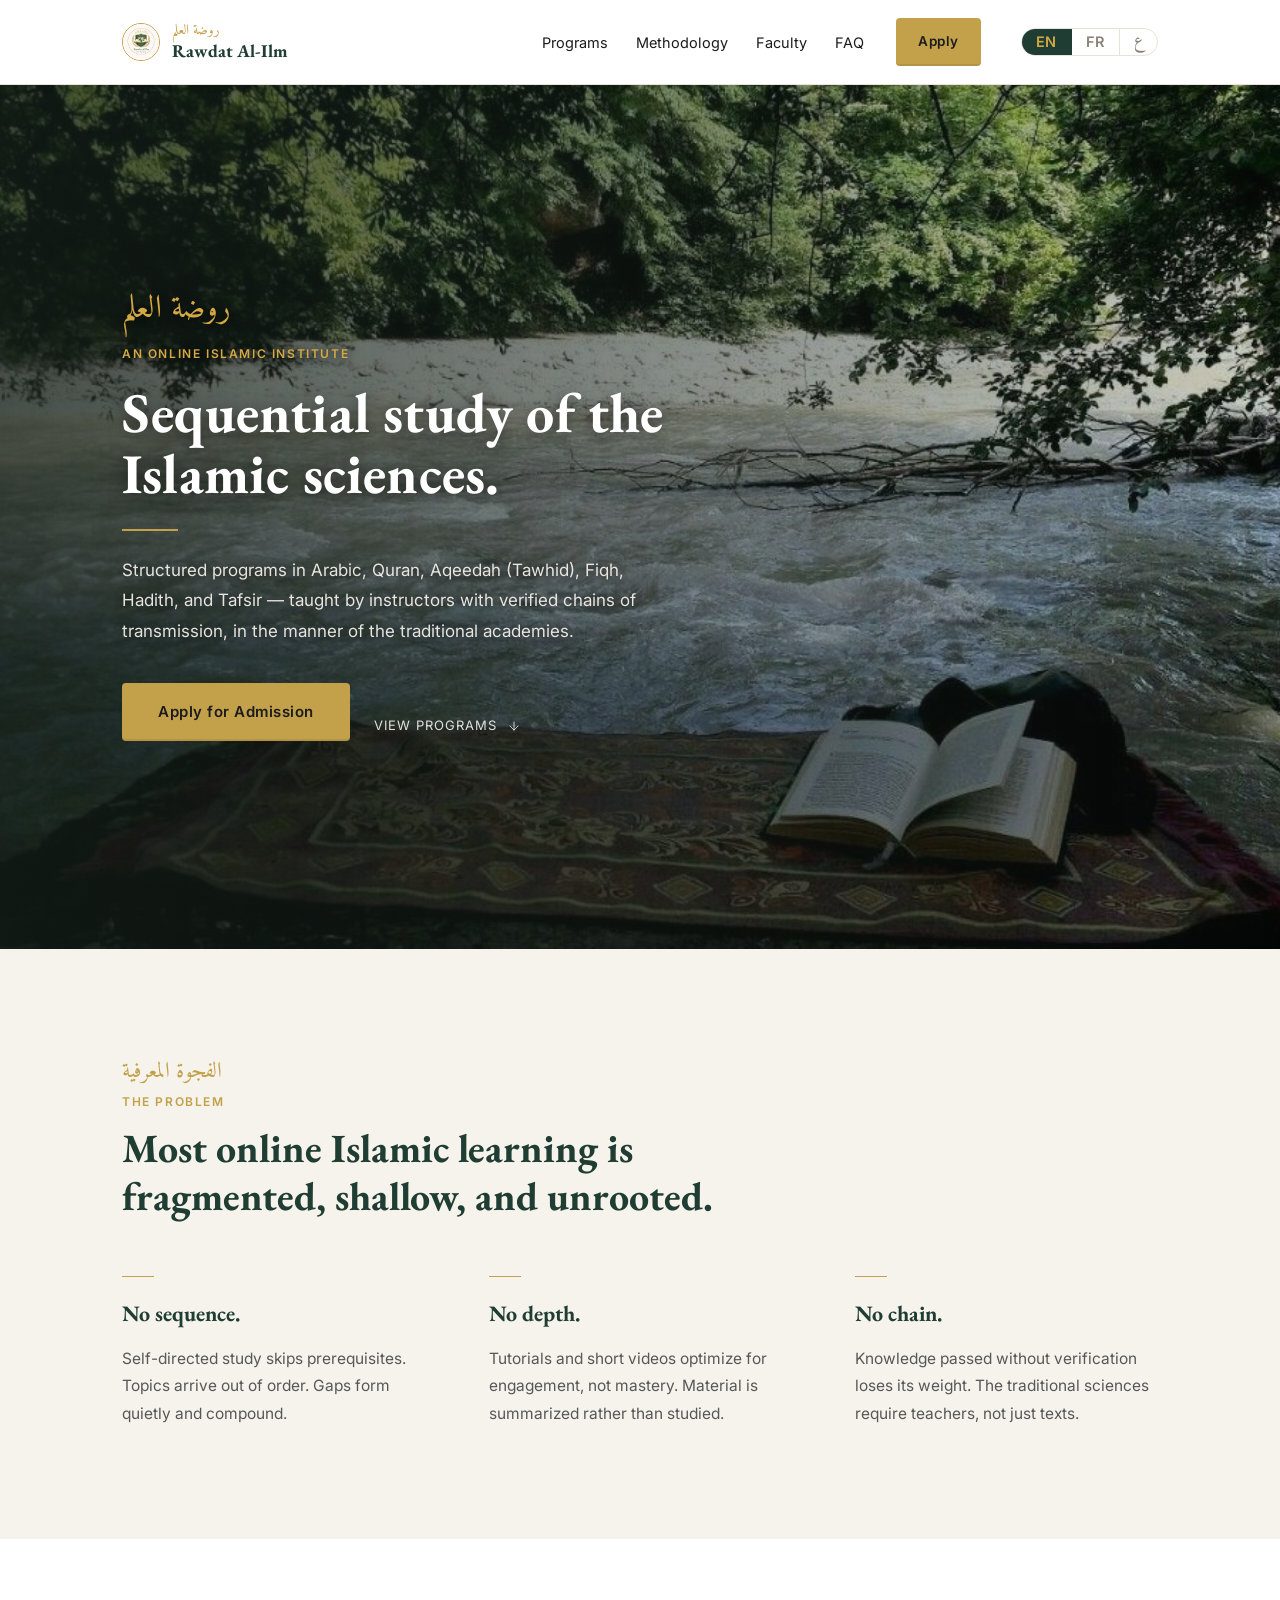
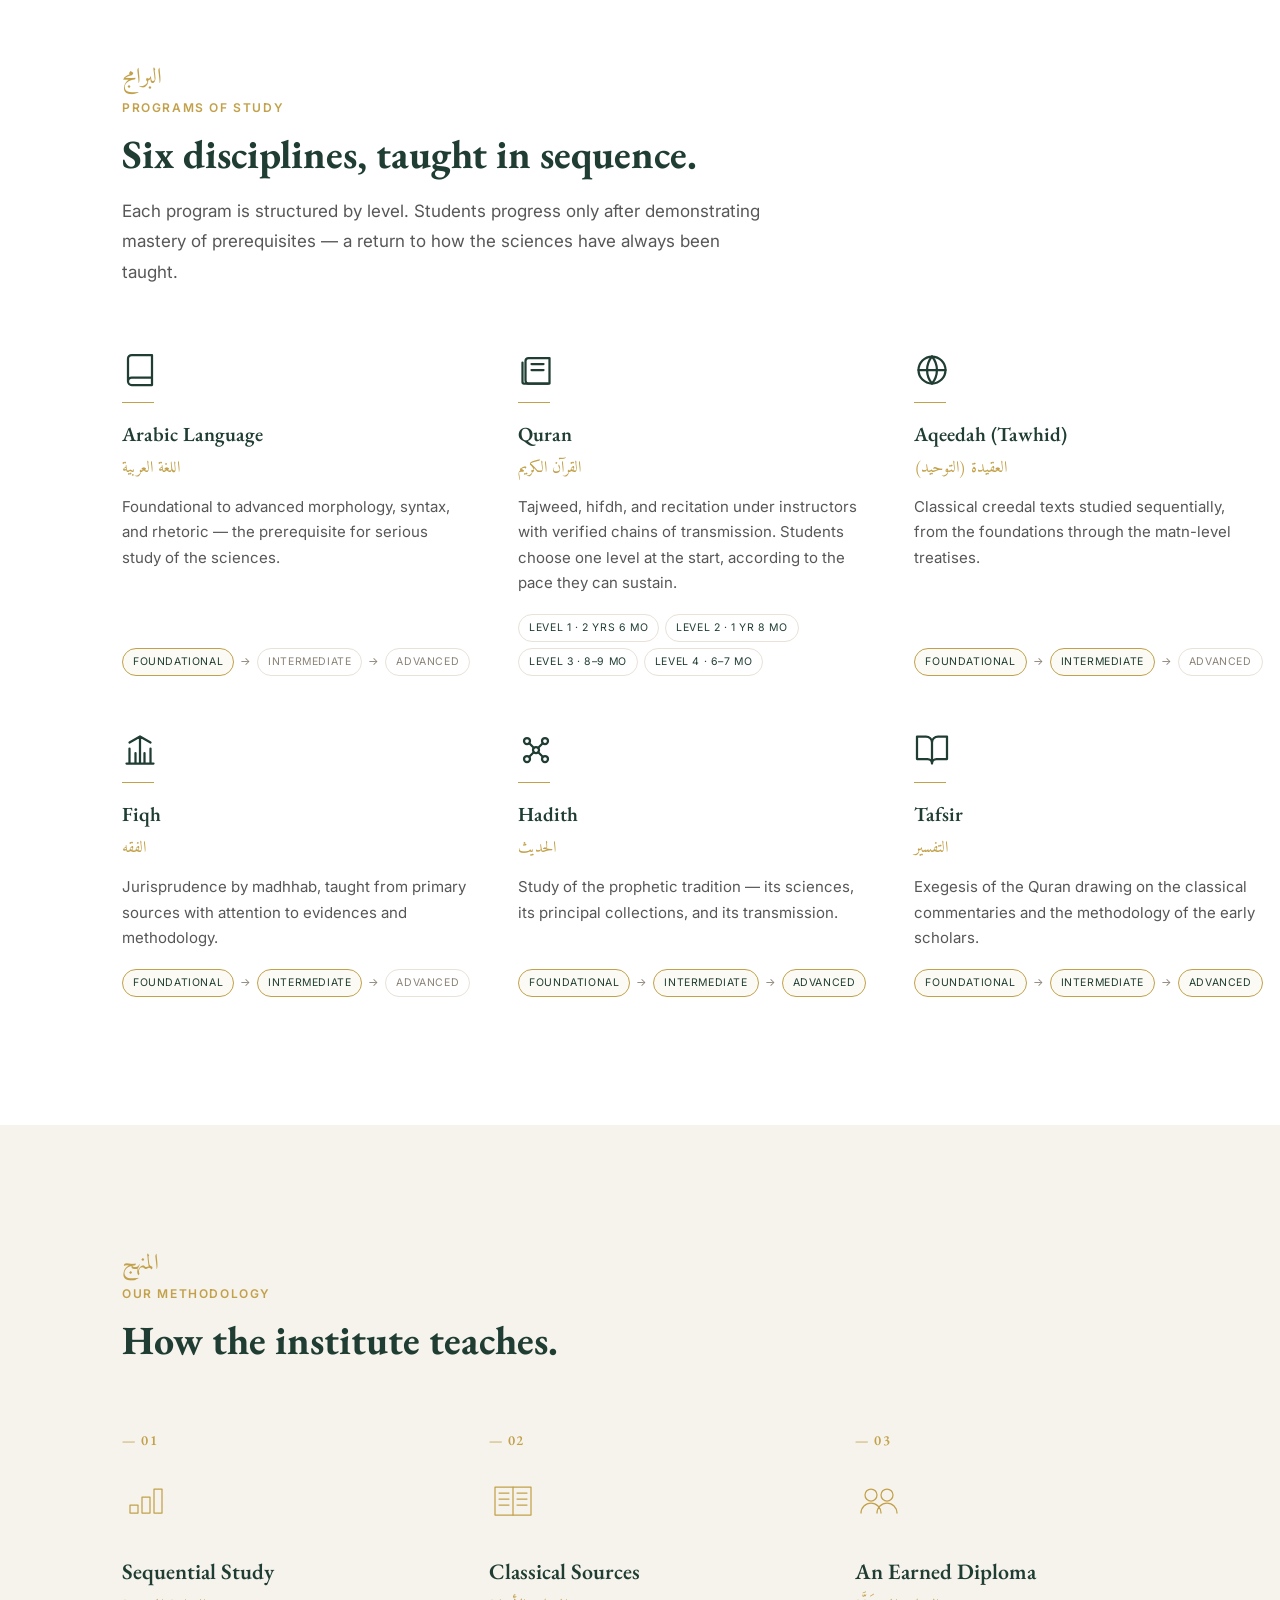
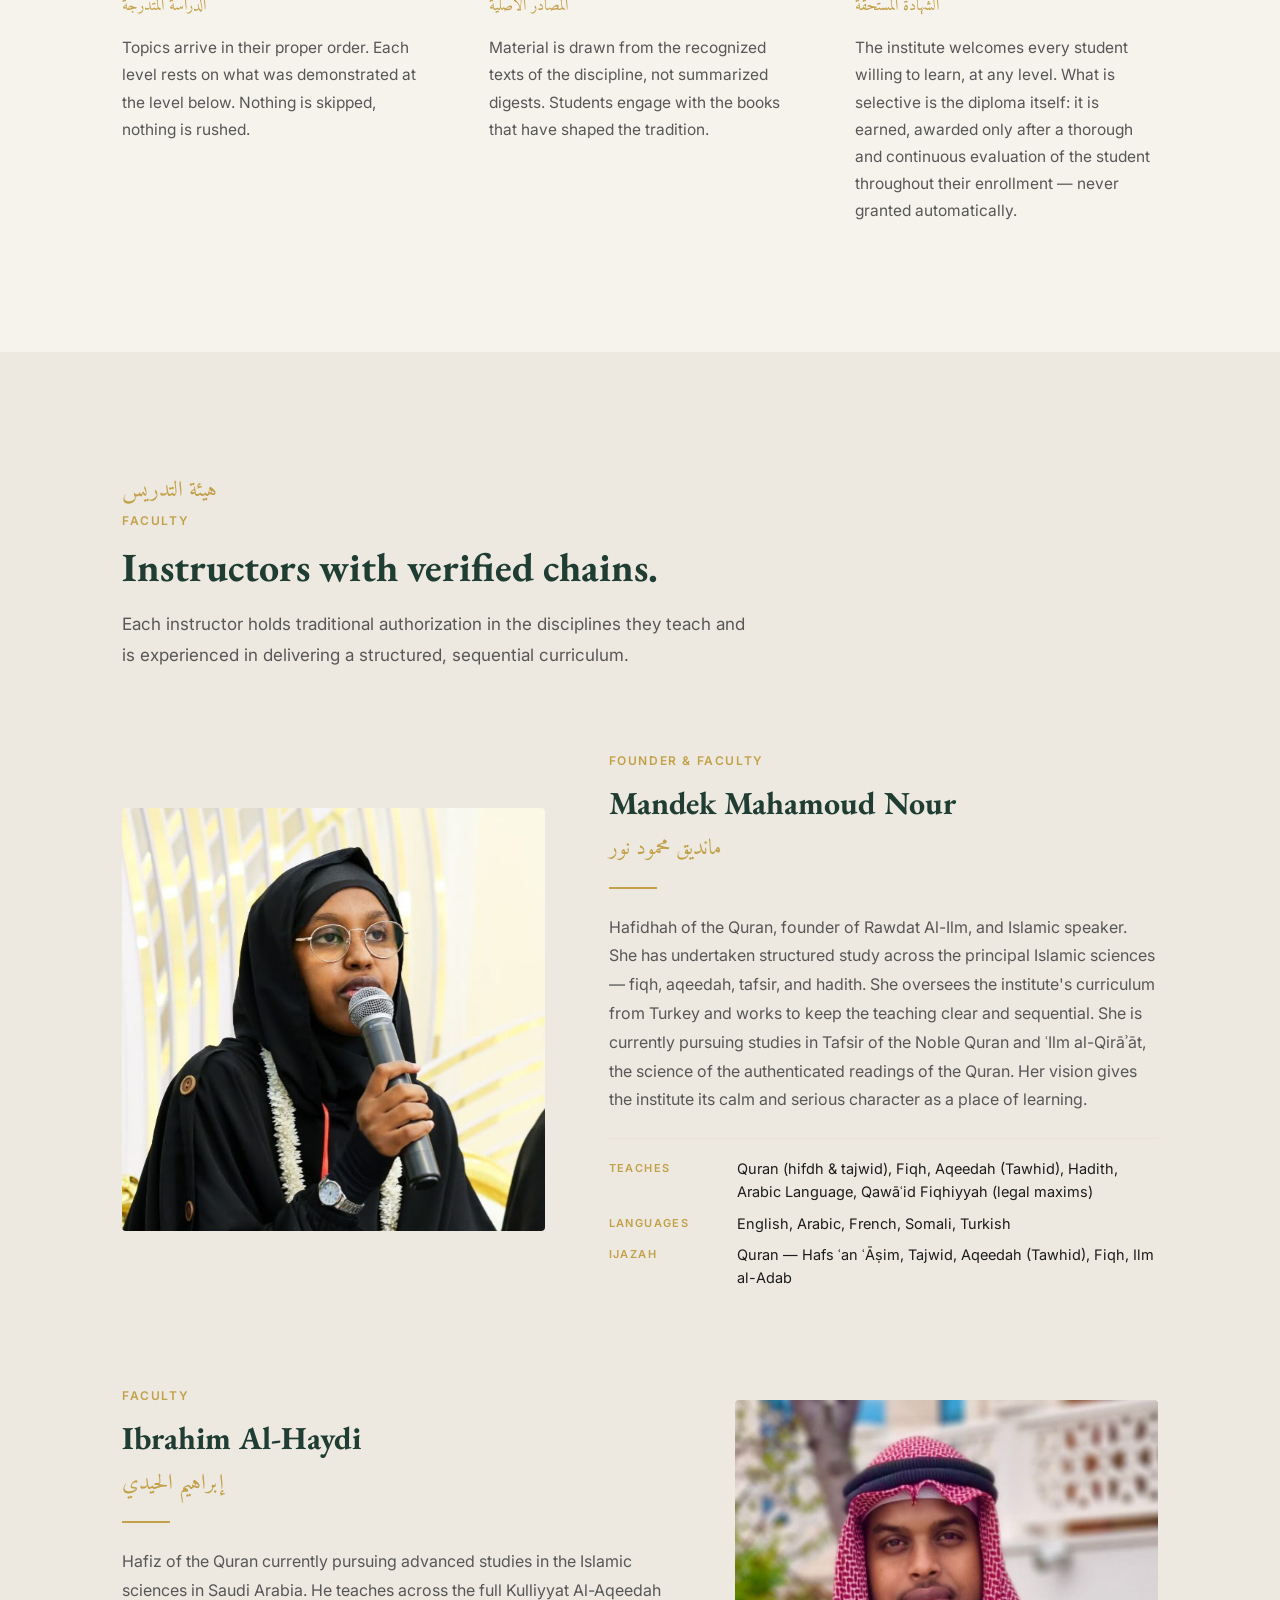
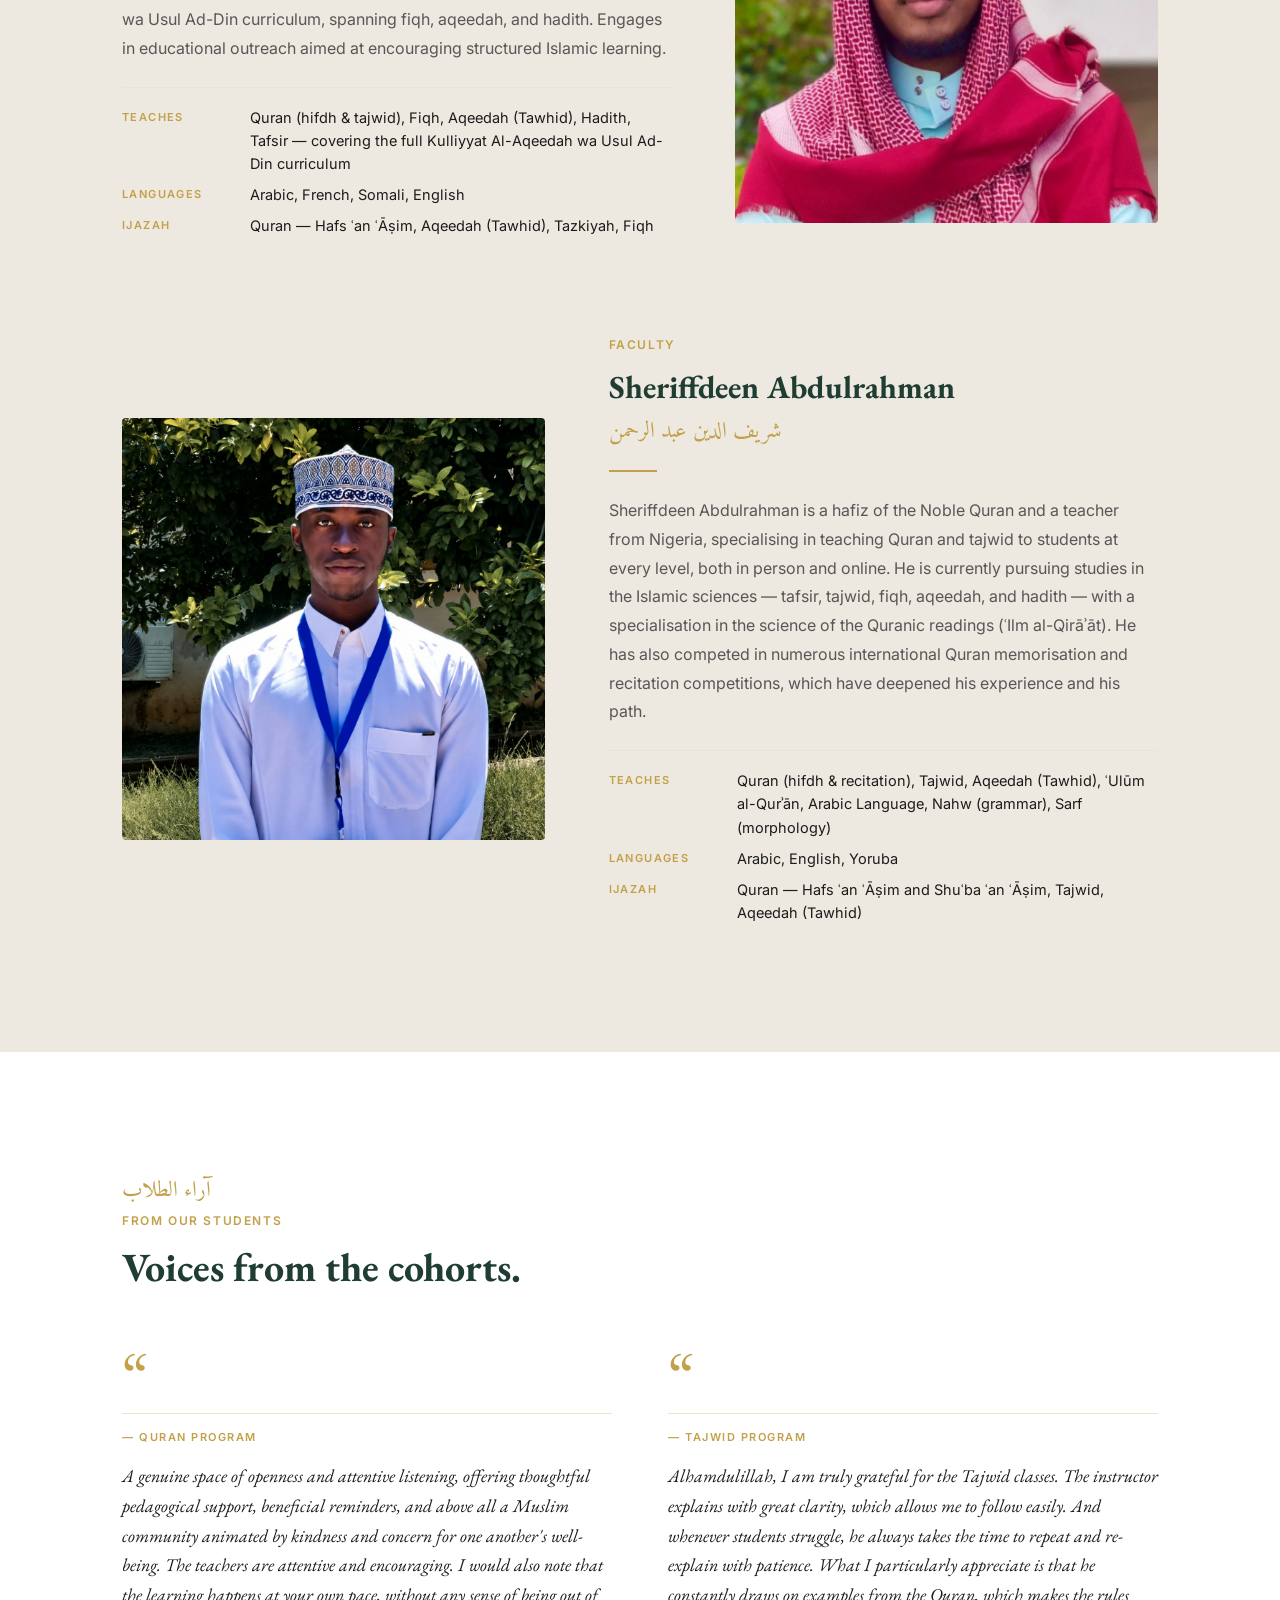
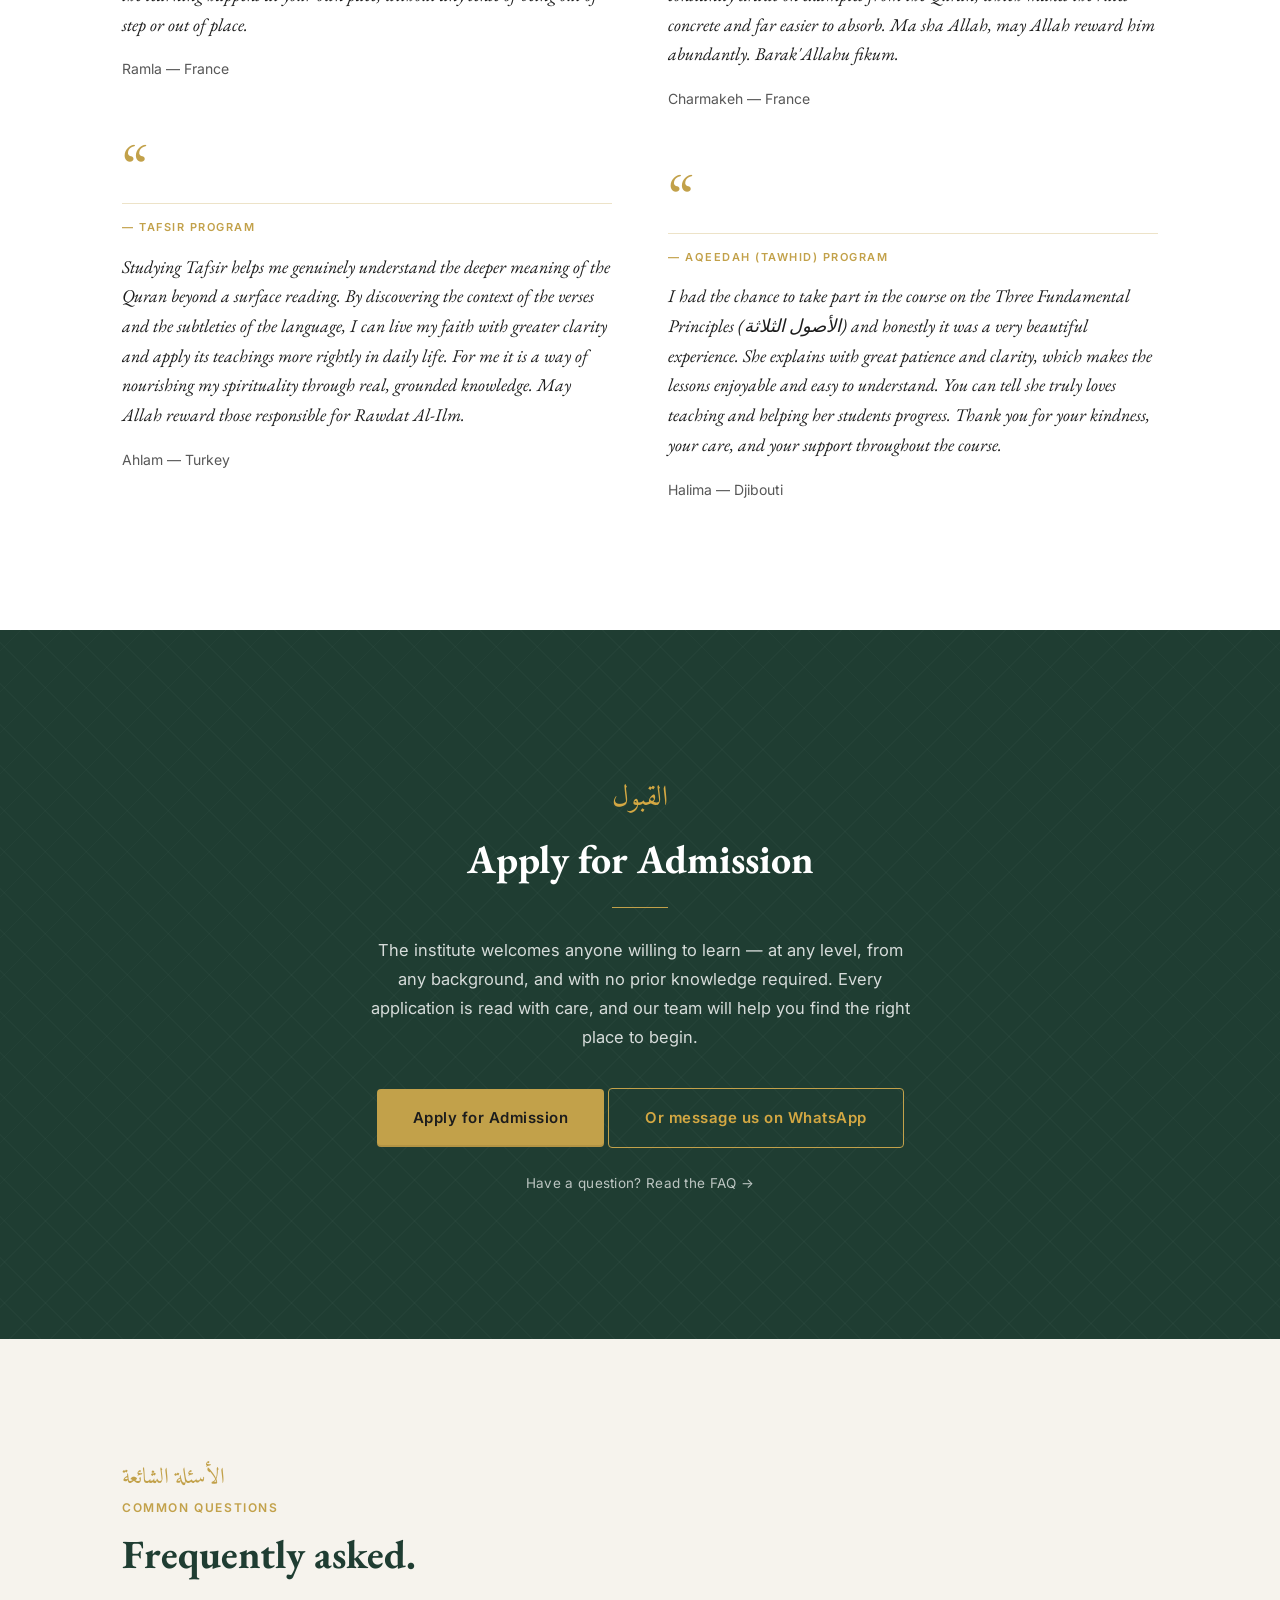
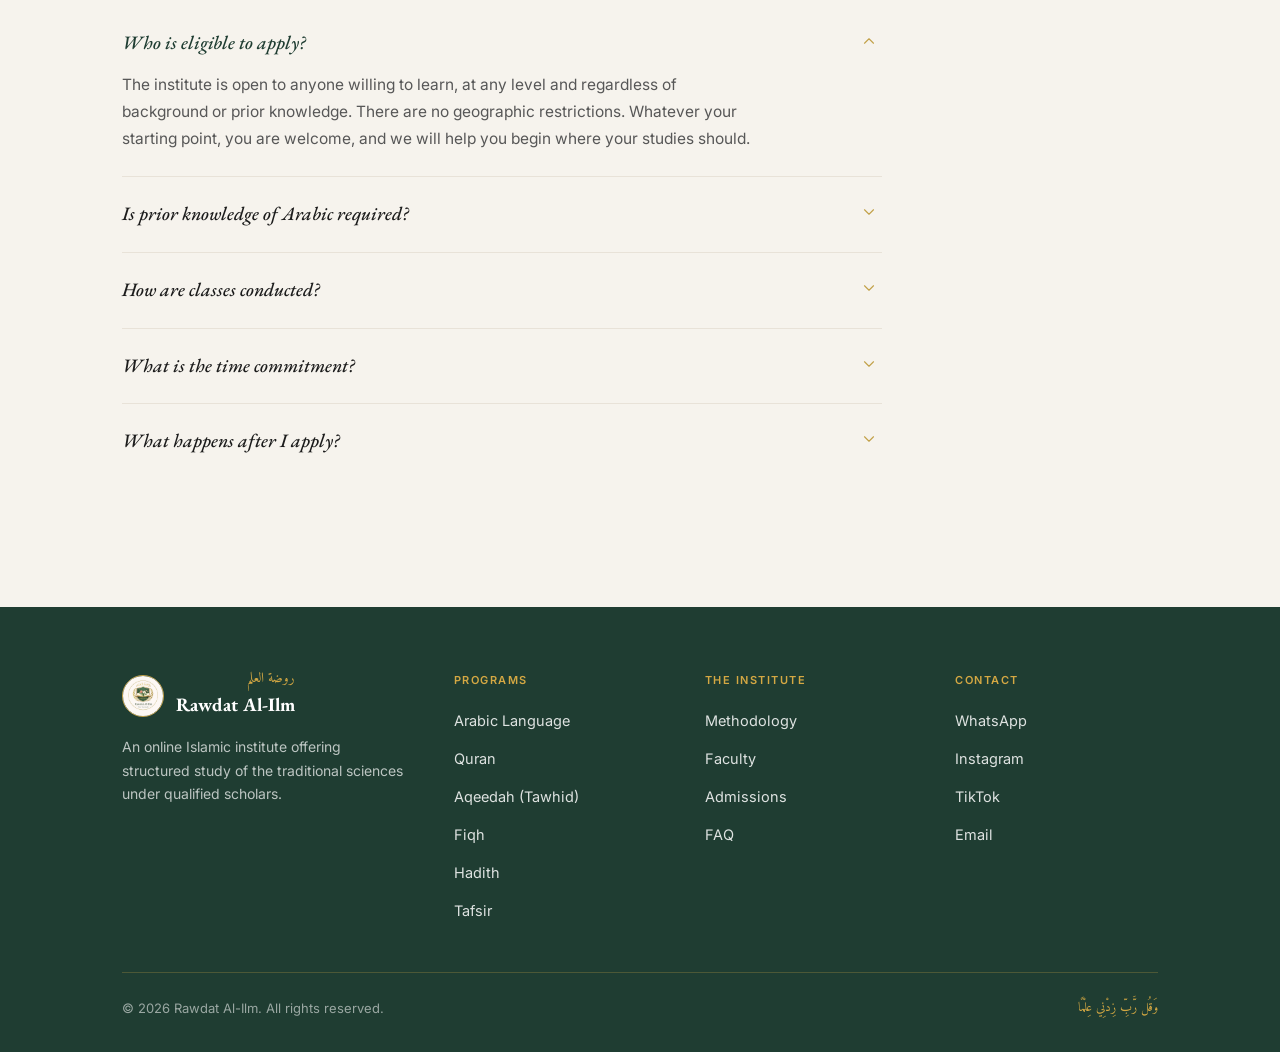
==== commit 6cddbc13: "Correct student name to Charmakeh; add Mandek's country to her bio Spelling confirmed by Mandek (Ara" ====
--- a/index.html
+++ b/index.html
@@ -171,7 +171,7 @@
         <h3>Mandek Mahamoud Nour</h3>
         <div class="ar-name">مانديق محمود نور</div>
         <div class="gold-rule"></div>
-        <p>Hafidhah of the Quran, founder of Rawdat Al-Ilm, and Islamic speaker. She has undertaken structured study across the principal Islamic sciences — fiqh, aqeedah, tafsir, and hadith. She oversees the institute's curriculum and works to keep the teaching clear and sequential. She is currently pursuing studies in Tafsir of the Noble Quran and ʿIlm al-Qirāʾāt, the science of the authenticated readings of the Quran. Her vision gives the institute its calm and serious character as a place of learning.</p>
+        <p>Hafidhah of the Quran, founder of Rawdat Al-Ilm, and Islamic speaker. She has undertaken structured study across the principal Islamic sciences — fiqh, aqeedah, tafsir, and hadith. She oversees the institute's curriculum from Turkey and works to keep the teaching clear and sequential. She is currently pursuing studies in Tafsir of the Noble Quran and ʿIlm al-Qirāʾāt, the science of the authenticated readings of the Quran. Her vision gives the institute its calm and serious character as a place of learning.</p>
         <dl class="meta">
           <dt>Teaches</dt><dd>Quran (hifdh &amp; tajwid), Fiqh, Aqeedah (Tawhid), Hadith, Arabic Language, Qawāʿid Fiqhiyyah (legal maxims)</dd>
           <dt>Languages</dt><dd>English, Arabic, French, Somali, Turkish</dd>
@@ -239,7 +239,7 @@
           <div class="qmark">“</div>
           <div class="program-tag">— Tajwid Program</div>
           <p>Alhamdulillah, I am truly grateful for the Tajwid classes. The instructor explains with great clarity, which allows me to follow easily. And whenever students struggle, he always takes the time to repeat and re-explain with patience. What I particularly appreciate is that he constantly draws on examples from the Quran, which makes the rules concrete and far easier to absorb. Ma sha Allah, may Allah reward him abundantly. Barak'Allahu fikum.</p>
-          <cite>Charko — France</cite>
+          <cite>Charmakeh — France</cite>
         </div>
         <div class="tm">
           <div class="qmark">“</div>
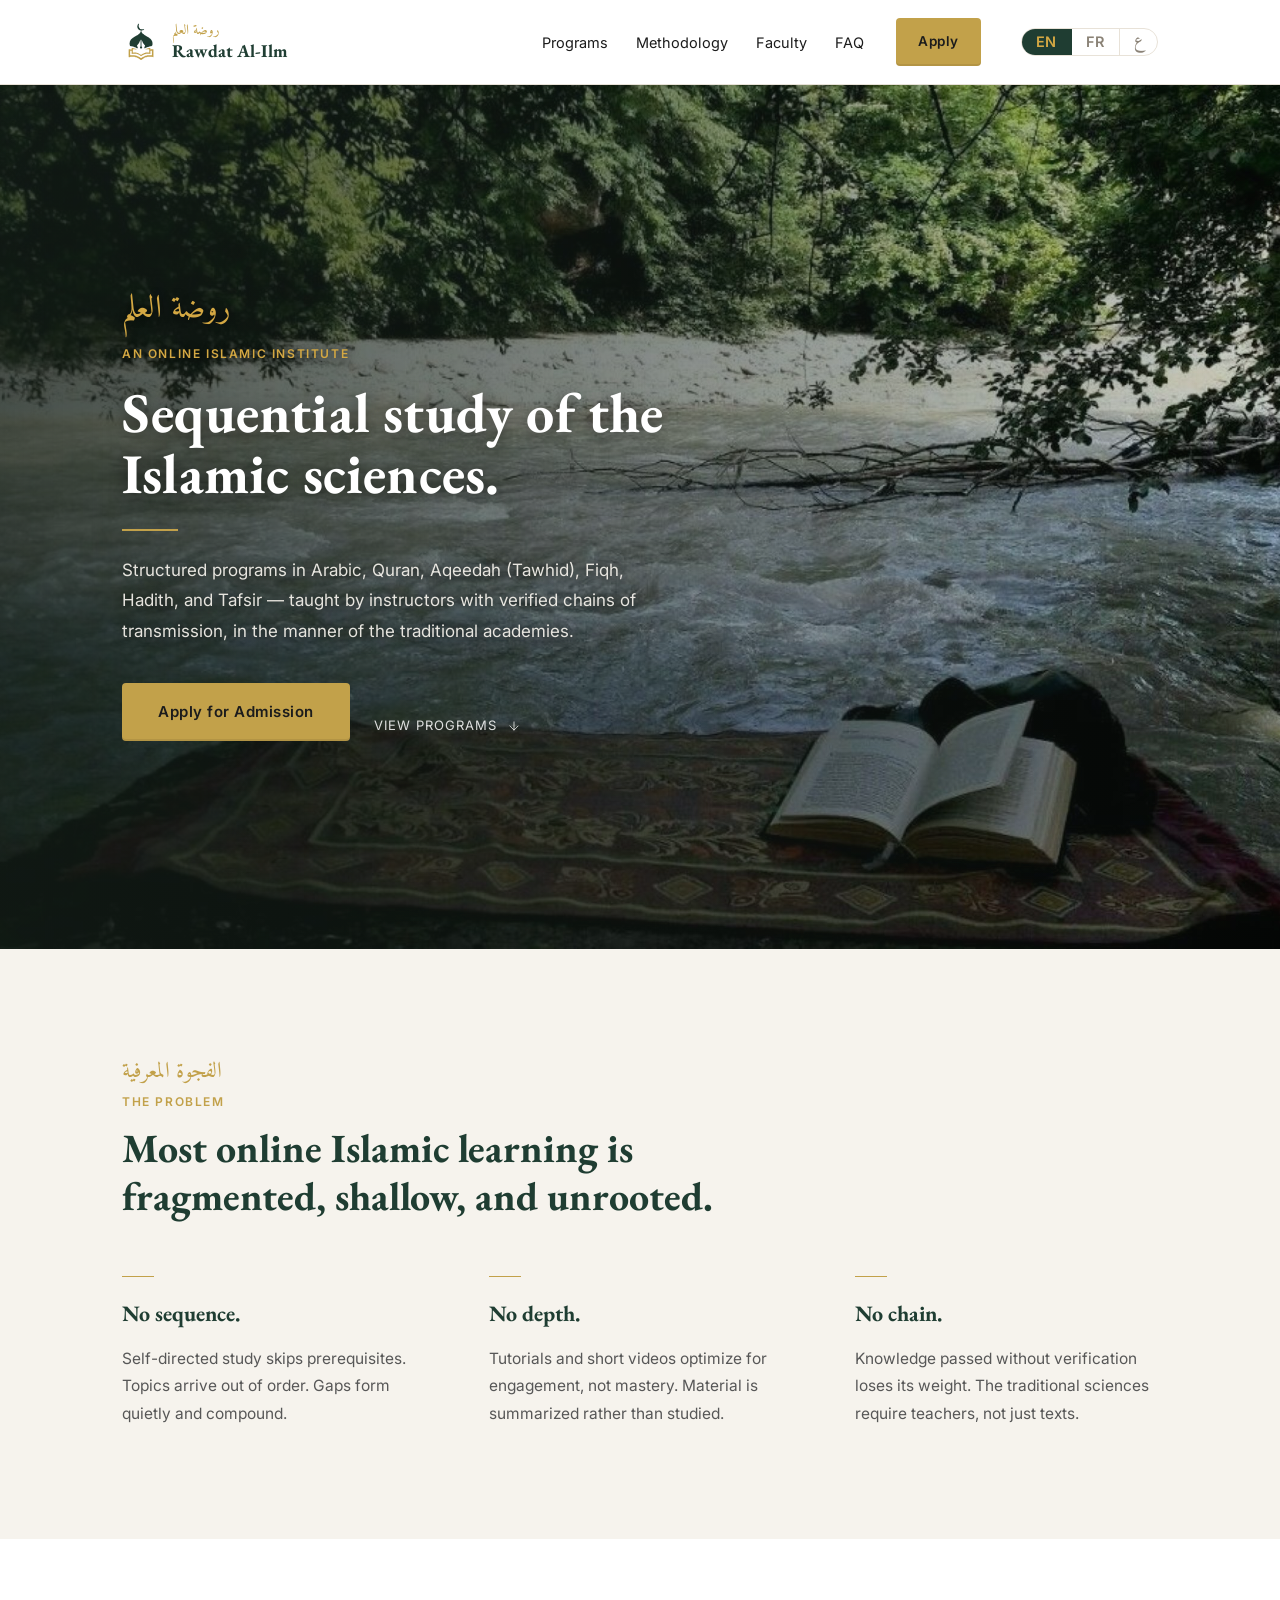
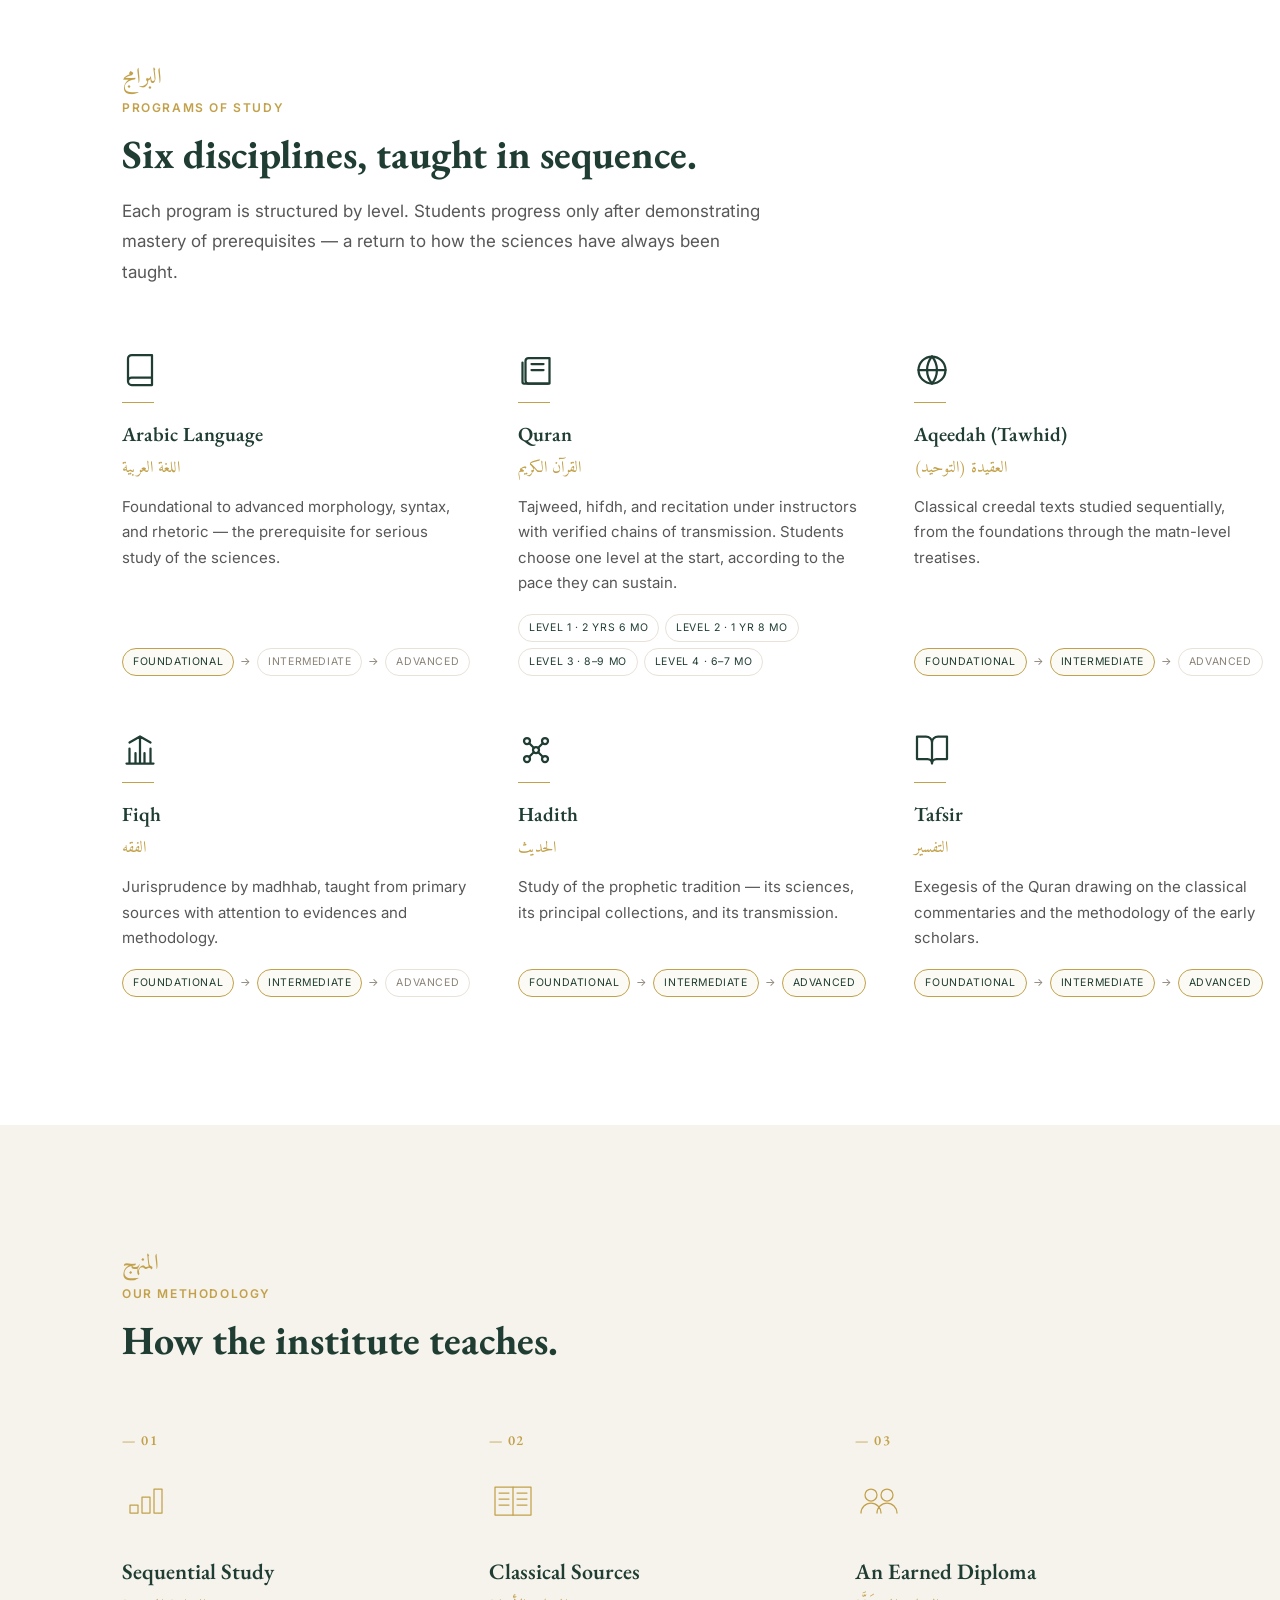
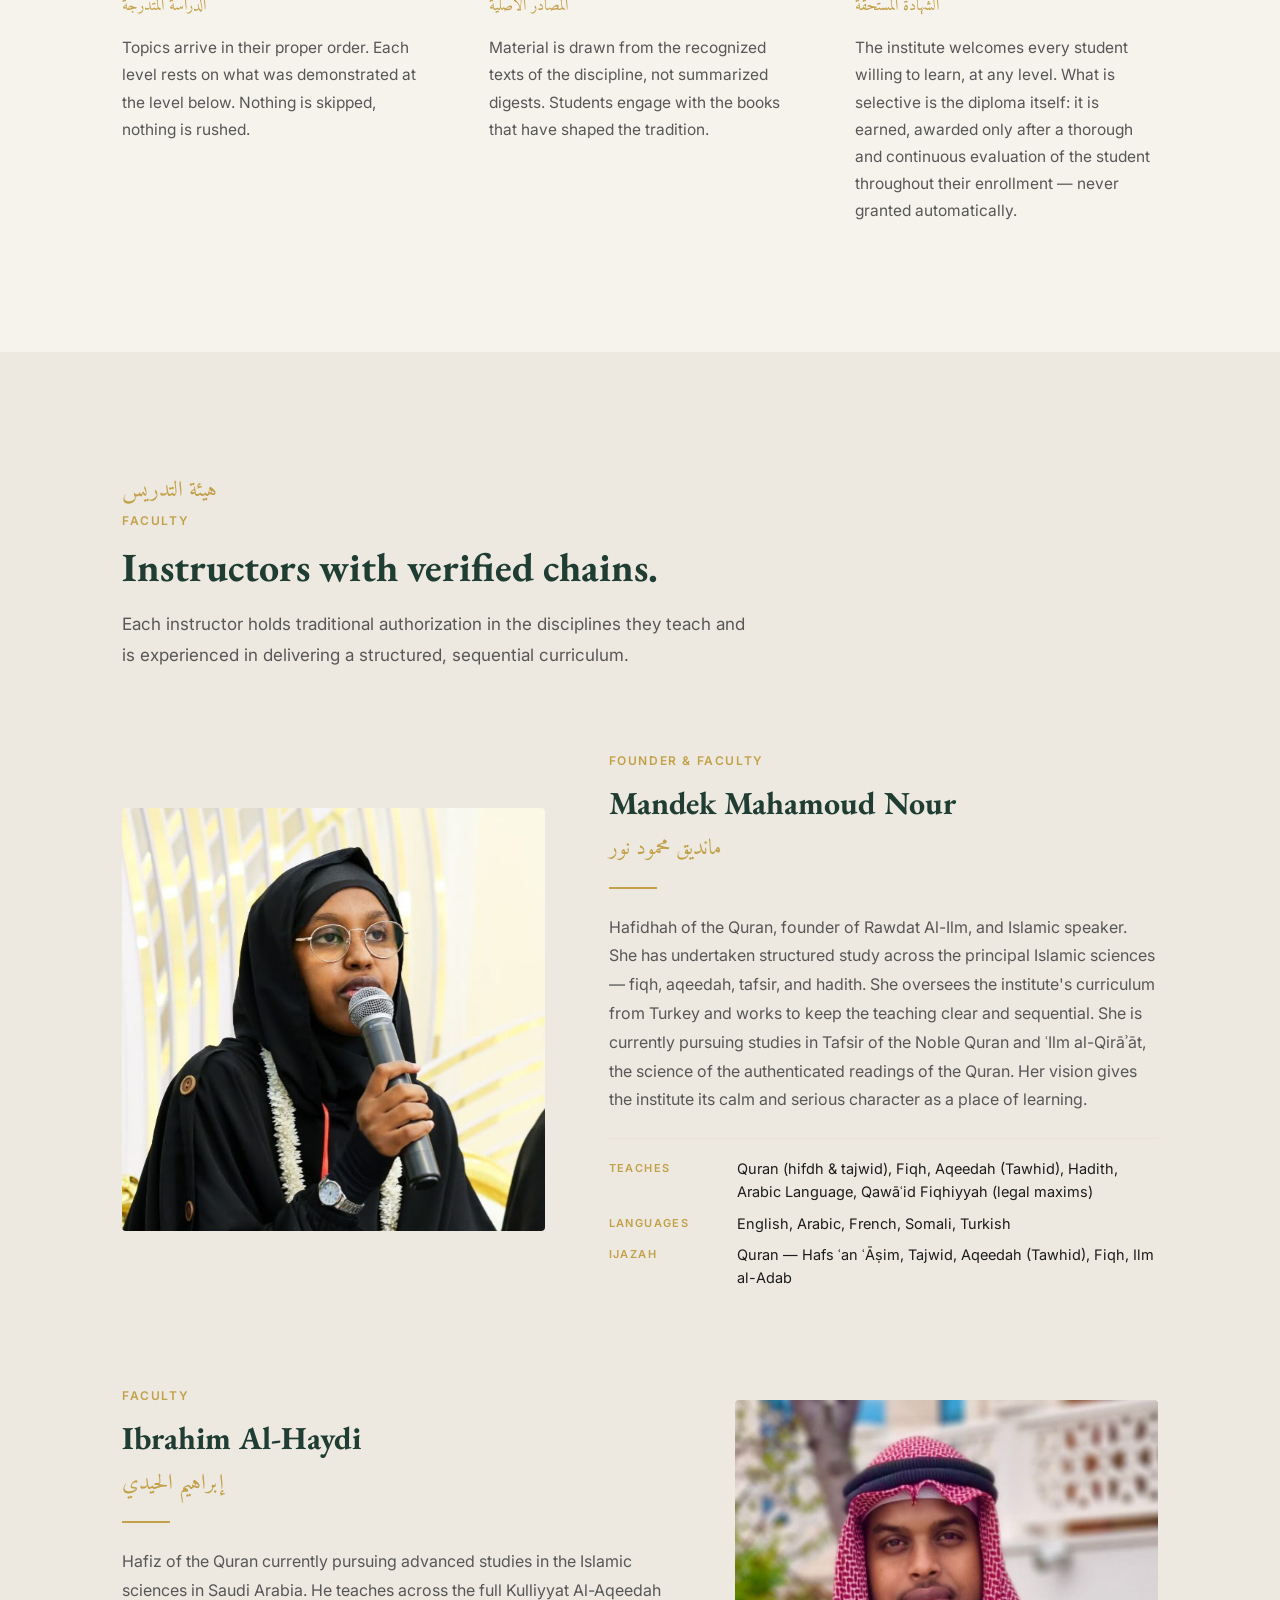
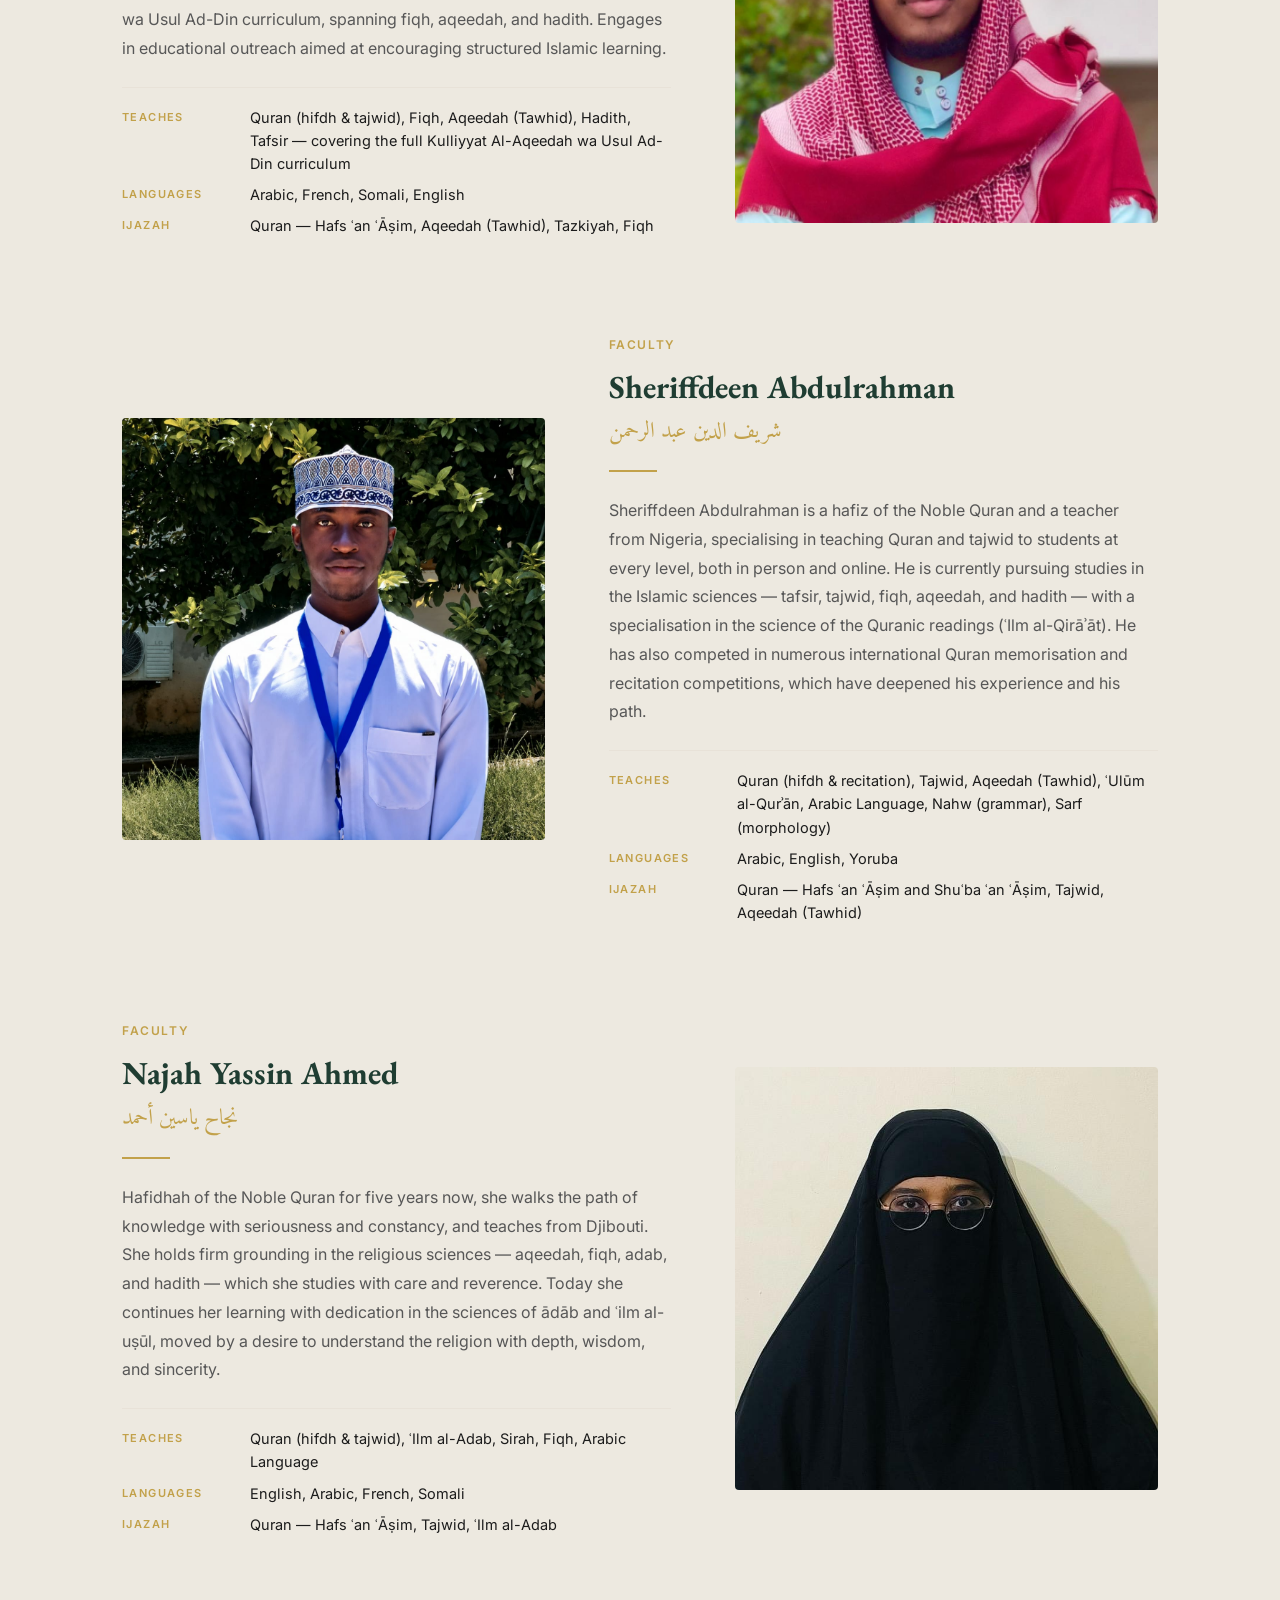
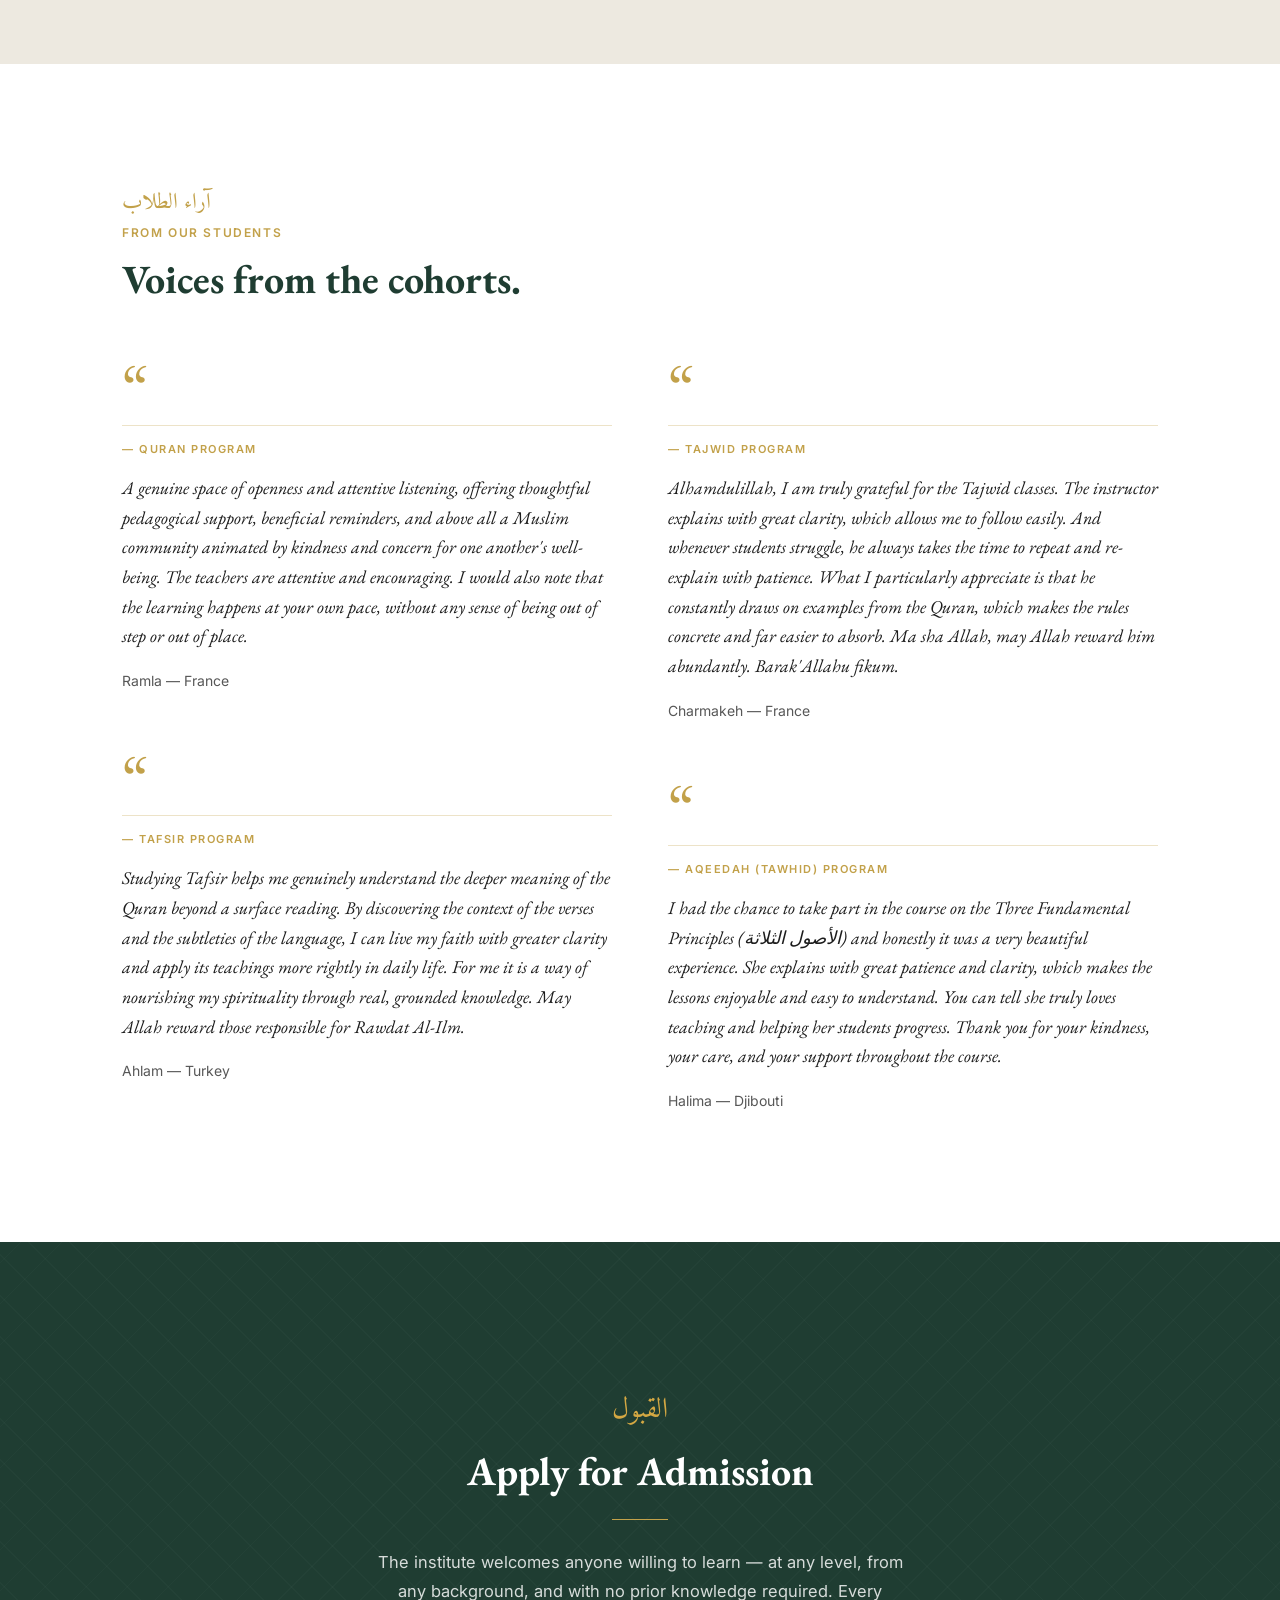
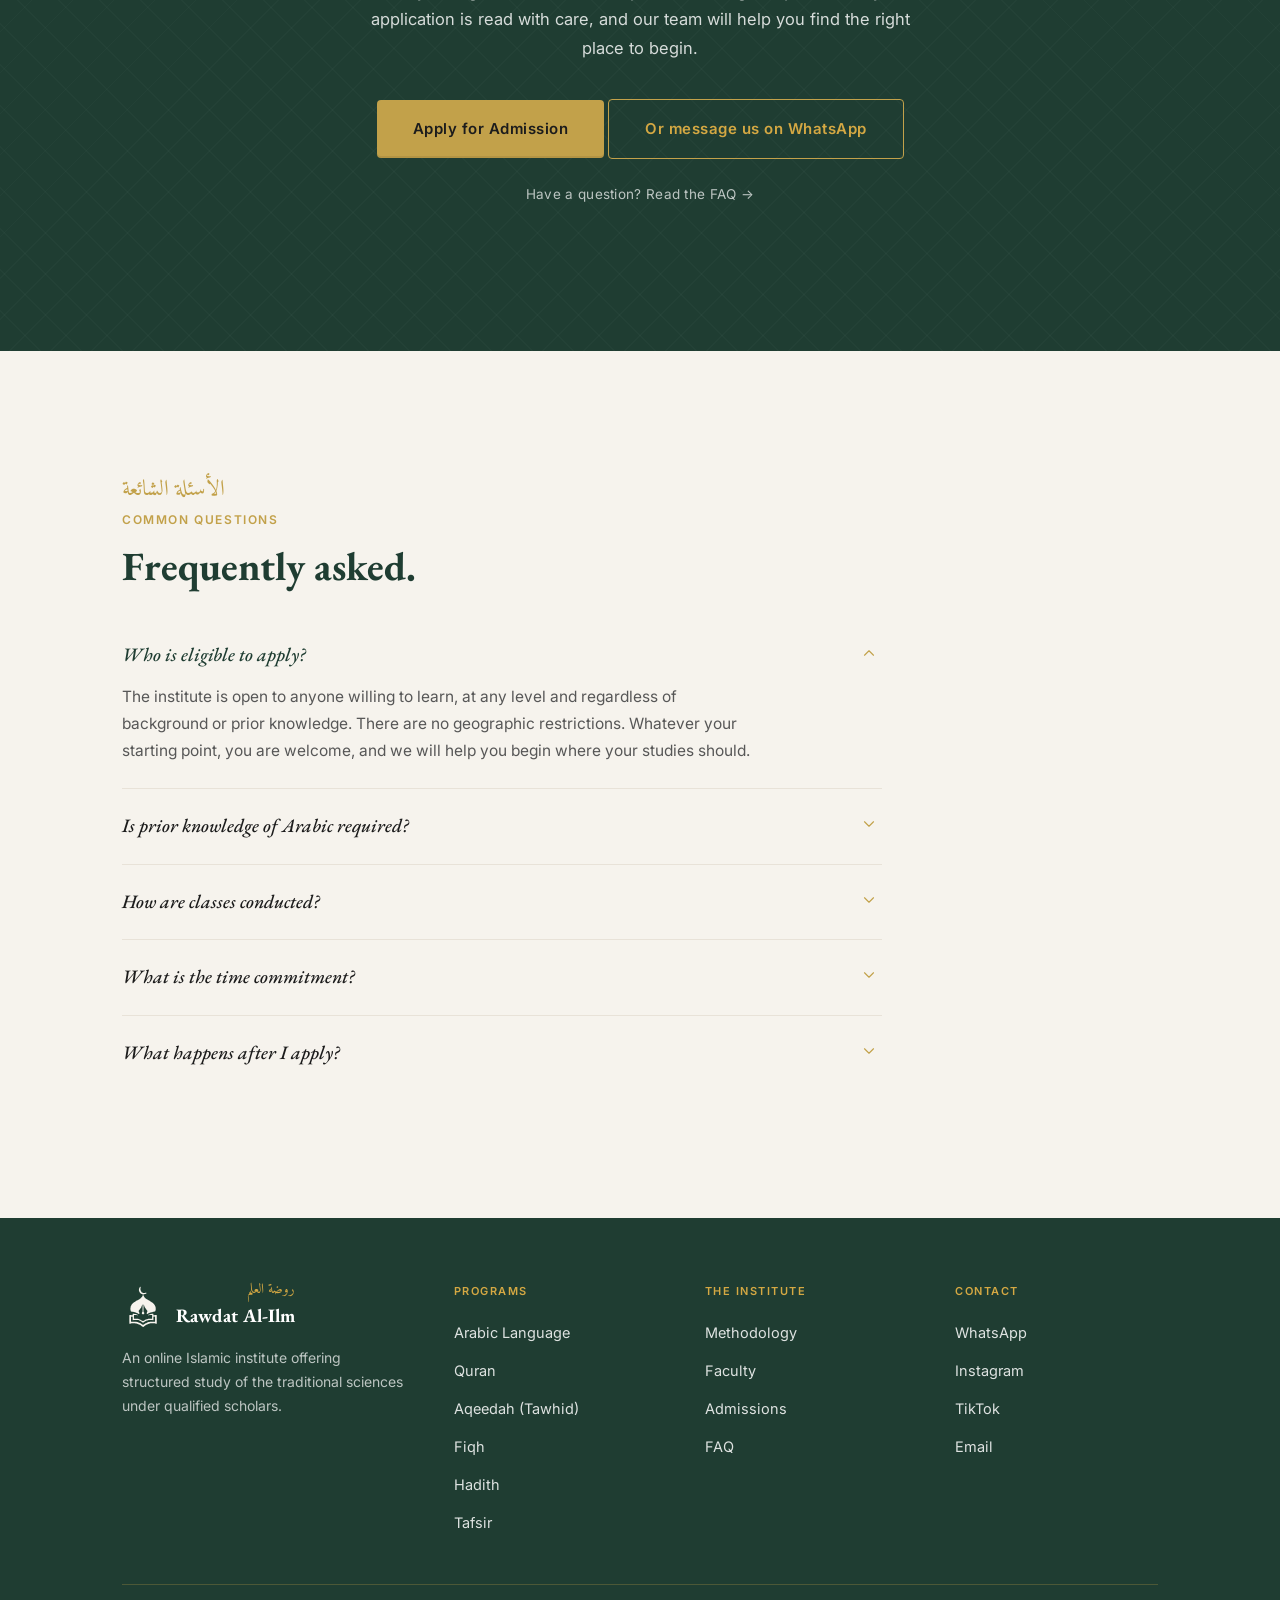
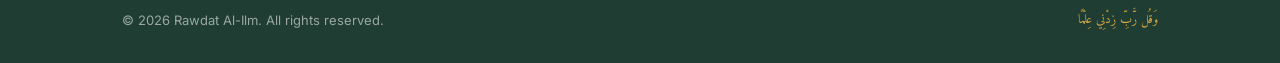
==== commit d3eab3b5: "Add Najah Yassin Ahmed to faculty; swap logo to SVG emblem Fourth instructor with bio approved by Ma" ====
--- a/index.html
+++ b/index.html
@@ -4,7 +4,28 @@
 <meta charset="utf-8">
 <meta name="viewport" content="width=device-width, initial-scale=1">
 <title>Rawdat Al-Ilm — An Online Islamic Institute</title>
-<link rel="icon" href="favicon.png">
+<meta name="description" content="Structured online study in Quran, Tajwid, Aqeedah, Fiqh, Hadith and Tafsir, taught by instructors with verified chains of transmission. Open to all levels.">
+<link rel="canonical" href="https://rawdatalilm.com/">
+<link rel="alternate" hreflang="en" href="https://rawdatalilm.com/">
+<link rel="alternate" hreflang="fr" href="https://rawdatalilm.com/index-fr.html">
+<link rel="alternate" hreflang="ar" href="https://rawdatalilm.com/index-ar.html">
+<link rel="alternate" hreflang="x-default" href="https://rawdatalilm.com/">
+<meta property="og:type" content="website">
+<meta property="og:site_name" content="Rawdat Al-Ilm">
+<meta property="og:locale" content="en_US">
+<meta property="og:url" content="https://rawdatalilm.com/">
+<meta property="og:title" content="Rawdat Al-Ilm — An Online Islamic Institute">
+<meta property="og:description" content="Structured online study in Quran, Tajwid, Aqeedah, Fiqh, Hadith and Tafsir, taught by instructors with verified chains of transmission. Open to all levels.">
+<meta property="og:image" content="https://rawdatalilm.com/assets/og-image.jpg">
+<meta property="og:image:width" content="1200">
+<meta property="og:image:height" content="630">
+<meta property="og:image:alt" content="Rawdat Al-Ilm, an online Islamic institute">
+<meta name="twitter:card" content="summary_large_image">
+<meta name="theme-color" content="#1F3D32">
+<link rel="icon" href="favicon.svg" type="image/svg+xml">
+<link rel="icon" href="favicon-32.png" sizes="32x32" type="image/png">
+<link rel="icon" href="favicon-16.png" sizes="16x16" type="image/png">
+<link rel="apple-touch-icon" href="apple-touch-icon.png">
 <link rel="stylesheet" href="style.css">
 </head>
 <body>
@@ -12,7 +33,7 @@
 <header class="kit-header">
   <div class="container">
     <a href="index.html" class="kit-logo">
-      <img src="assets/logo-mark.jpg" alt="Rawdat Al-Ilm">
+      <img src="assets/logo-mark.svg" alt="Rawdat Al-Ilm">
       <span class="lockup">
         <span class="ar">روضة العلم</span>
         <span class="en">Rawdat Al-Ilm</span>
@@ -211,6 +232,22 @@
         </dl>
       </div>
     </div>
+
+    <div class="instructor-row reverse">
+      <div class="portrait"><img src="assets/Najah_Yassin_Ahmed.jpg" alt="Najah Yassin Ahmed"></div>
+      <div class="bio">
+        <div class="eyebrow">Faculty</div>
+        <h3>Najah Yassin Ahmed</h3>
+        <div class="ar-name">نجاح ياسين أحمد</div>
+        <div class="gold-rule"></div>
+        <p>Hafidhah of the Noble Quran for five years now, she walks the path of knowledge with seriousness and constancy, and teaches from Djibouti. She holds firm grounding in the religious sciences — aqeedah, fiqh, adab, and hadith — which she studies with care and reverence. Today she continues her learning with dedication in the sciences of ādāb and ʿilm al-uṣūl, moved by a desire to understand the religion with depth, wisdom, and sincerity.</p>
+        <dl class="meta">
+          <dt>Teaches</dt><dd>Quran (hifdh &amp; tajwid), ʿIlm al-Adab, Sirah, Fiqh, Arabic Language</dd>
+          <dt>Languages</dt><dd>English, Arabic, French, Somali</dd>
+          <dt>Ijazah</dt><dd>Quran — Hafs ʿan ʿĀṣim, Tajwid, ʿIlm al-Adab</dd>
+        </dl>
+      </div>
+    </div>
   </div>
 </section>
 
@@ -305,7 +342,7 @@
     <div class="grid">
       <div class="brand">
         <div class="lockup">
-          <img src="assets/logo-mark.jpg" alt="">
+          <img src="assets/logo-mark-light.svg" alt="">
           <div>
             <div class="name-ar">روضة العلم</div>
             <div class="name-en">Rawdat Al-Ilm</div>
--- a/style.css
+++ b/style.css
@@ -55,7 +55,7 @@
 .kit-header { position: sticky; top: 0; z-index: 50; background: rgba(255,255,255,0.96); border-bottom: 1px solid var(--divider); box-shadow: 0 2px 8px rgba(0,0,0,0.05); }
 .kit-header .container { display: flex; align-items: center; justify-content: space-between; padding-block: 18px; gap: 32px; }
 .kit-logo { display: inline-flex; align-items: center; gap: 12px; text-decoration: none; }
-.kit-logo img { width: 38px; height: 38px; border-radius: 50%; border: 1px solid var(--gold); object-fit: cover; }
+.kit-logo img { width: 38px; height: 38px; object-fit: contain; }
 .kit-logo .lockup { display: flex; flex-direction: column; line-height: 1; white-space: nowrap; }
 .kit-logo .lockup .ar { font-family: var(--font-arabic); color: var(--gold); font-size: 14px; direction: rtl; text-align: left; unicode-bidi: isolate; margin-bottom: 4px; }
 .kit-logo .lockup .en { font-family: var(--font-serif); font-weight: 700; color: var(--green); font-size: 18px; }
@@ -192,7 +192,7 @@
 .kit-footer .grid { display: grid; grid-template-columns: 1.4fr 1fr 1fr 1fr; gap: 48px; align-items: start; }
 .kit-footer .brand { display: flex; flex-direction: column; gap: 14px; }
 .kit-footer .brand .lockup { display: flex; align-items: center; gap: 12px; }
-.kit-footer .brand .lockup img { width: 42px; height: 42px; border-radius: 50%; border: 1px solid var(--gold); object-fit: cover; }
+.kit-footer .brand .lockup img { width: 42px; height: 42px; object-fit: contain; }
 .kit-footer .brand .lockup .name-en { font-family: var(--font-serif); font-weight: 700; font-size: 19px; color: #fff; }
 .kit-footer .brand .lockup .name-ar { font-family: var(--font-arabic); color: var(--gold-soft); font-size: 14px; direction: rtl; line-height: 1.2; }
 .kit-footer .brand p { color: rgba(255,255,255,0.7); font-size: 14px; line-height: 1.7; margin: 0; max-width: 320px; }
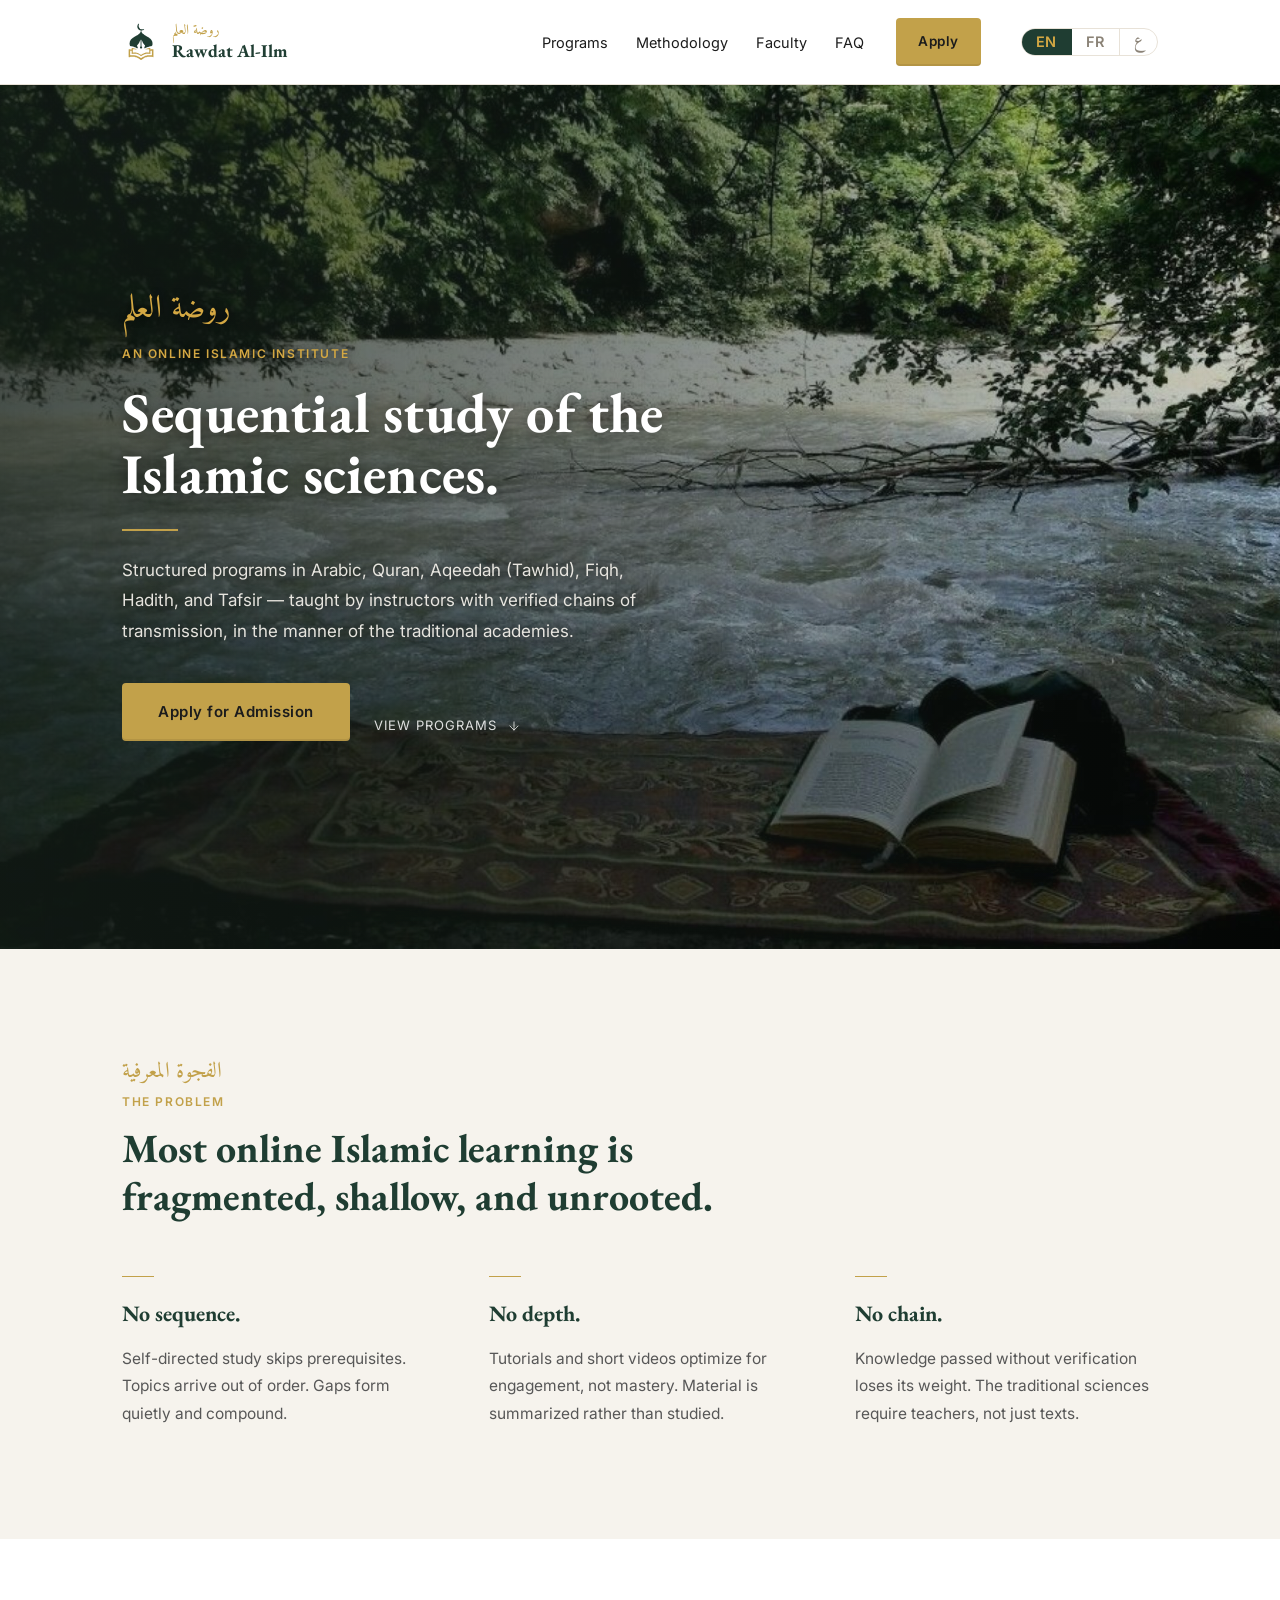
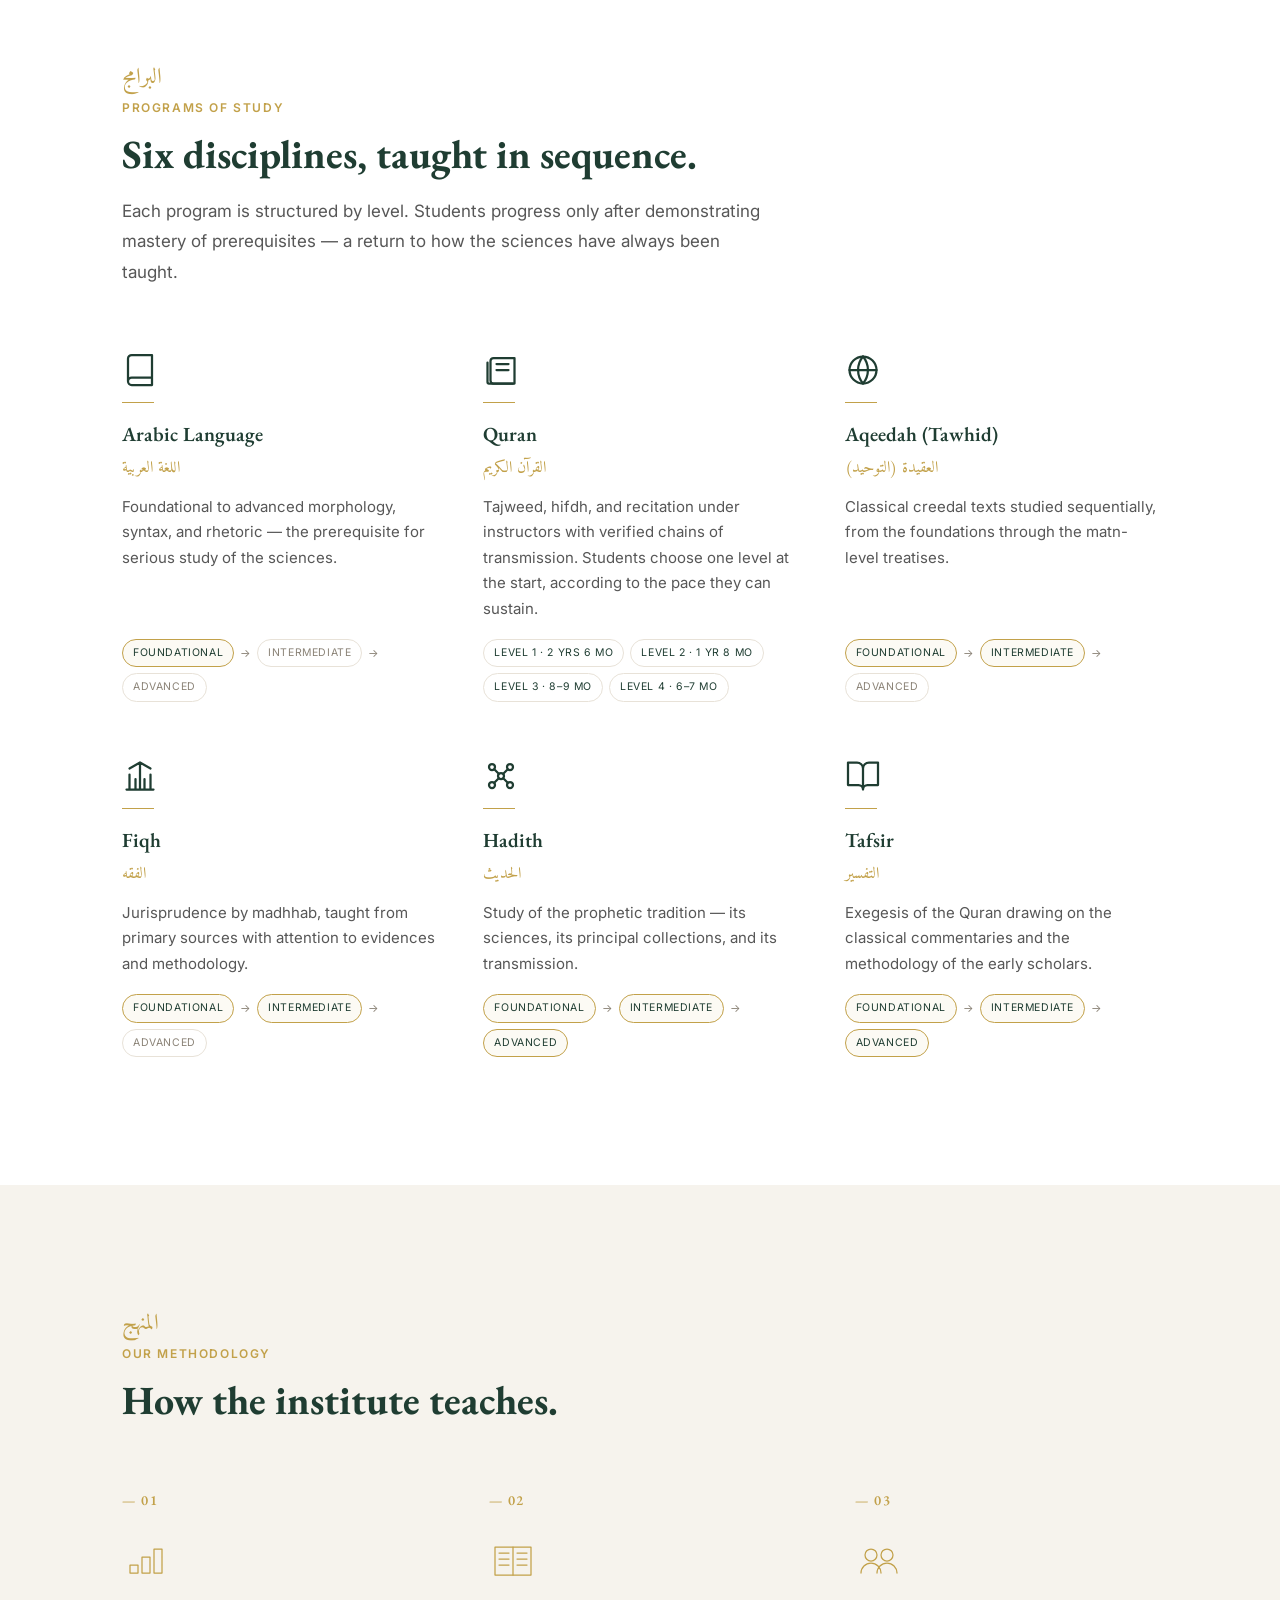
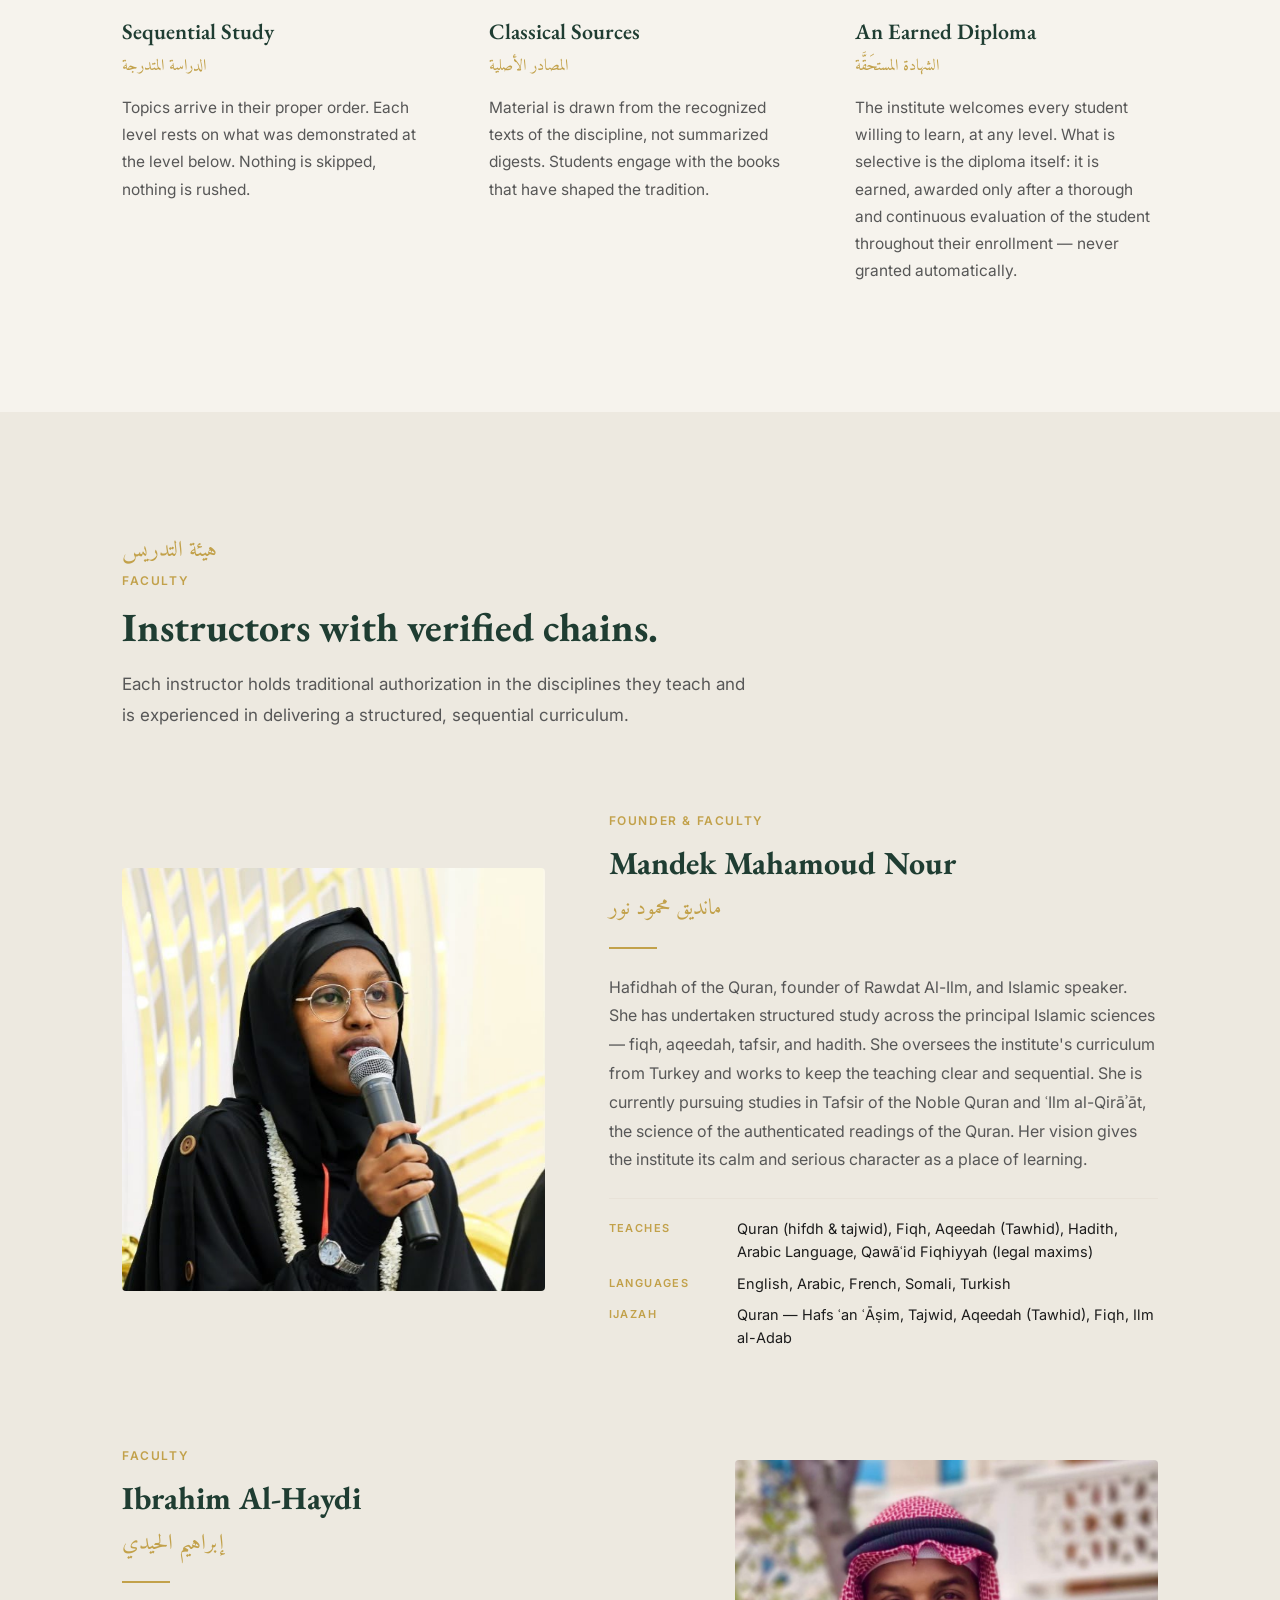
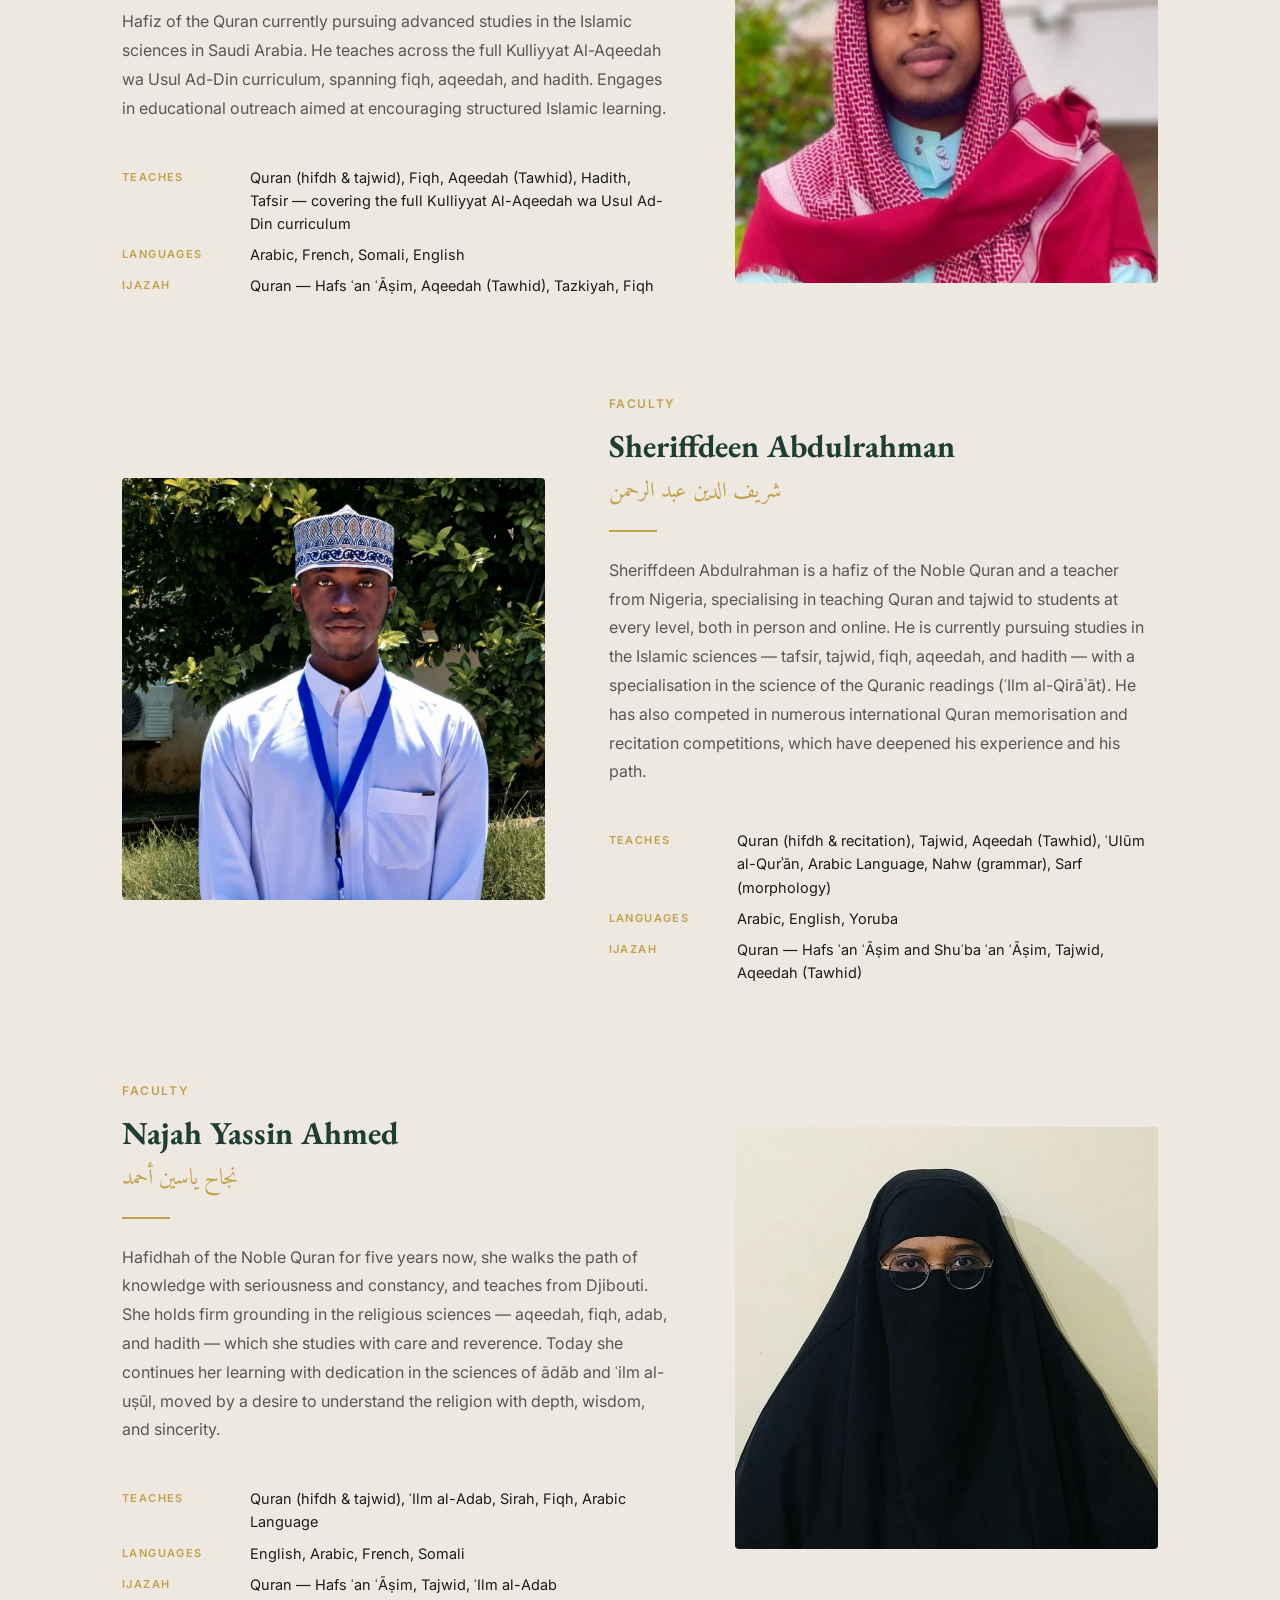
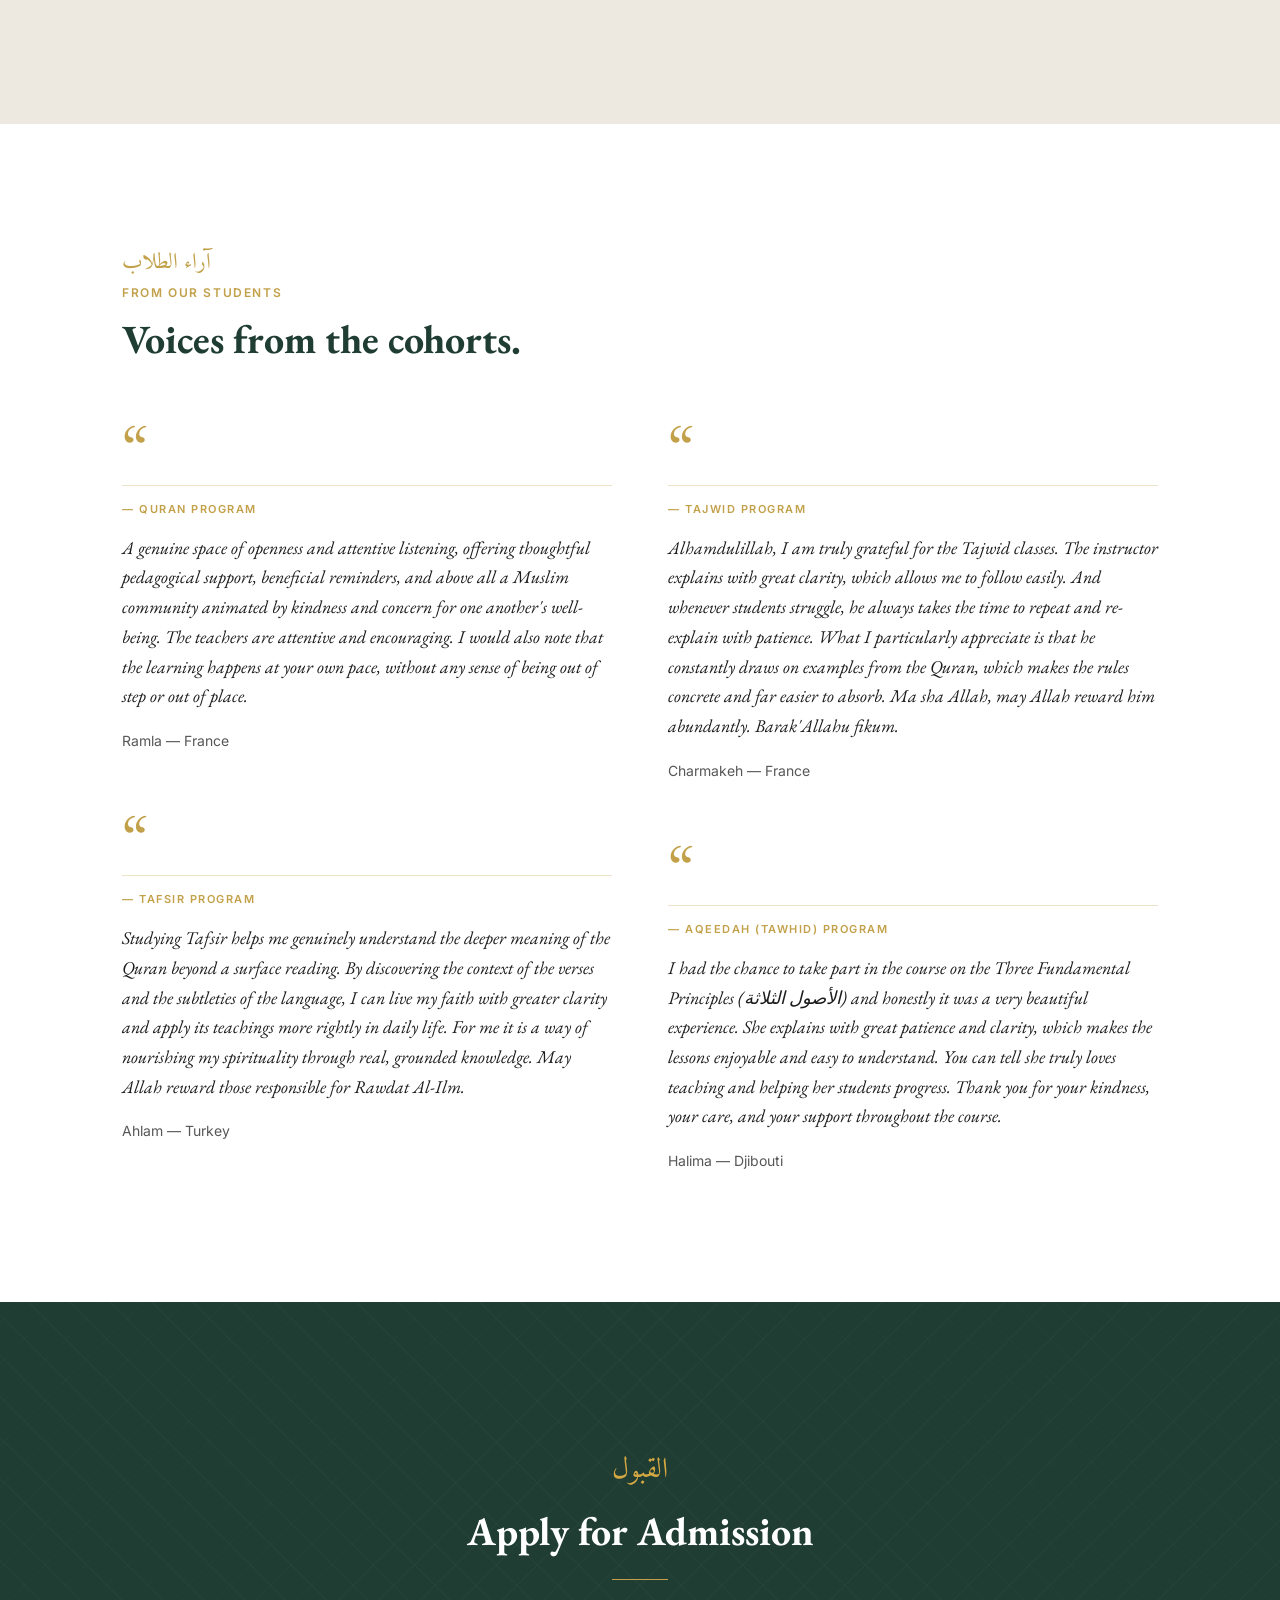
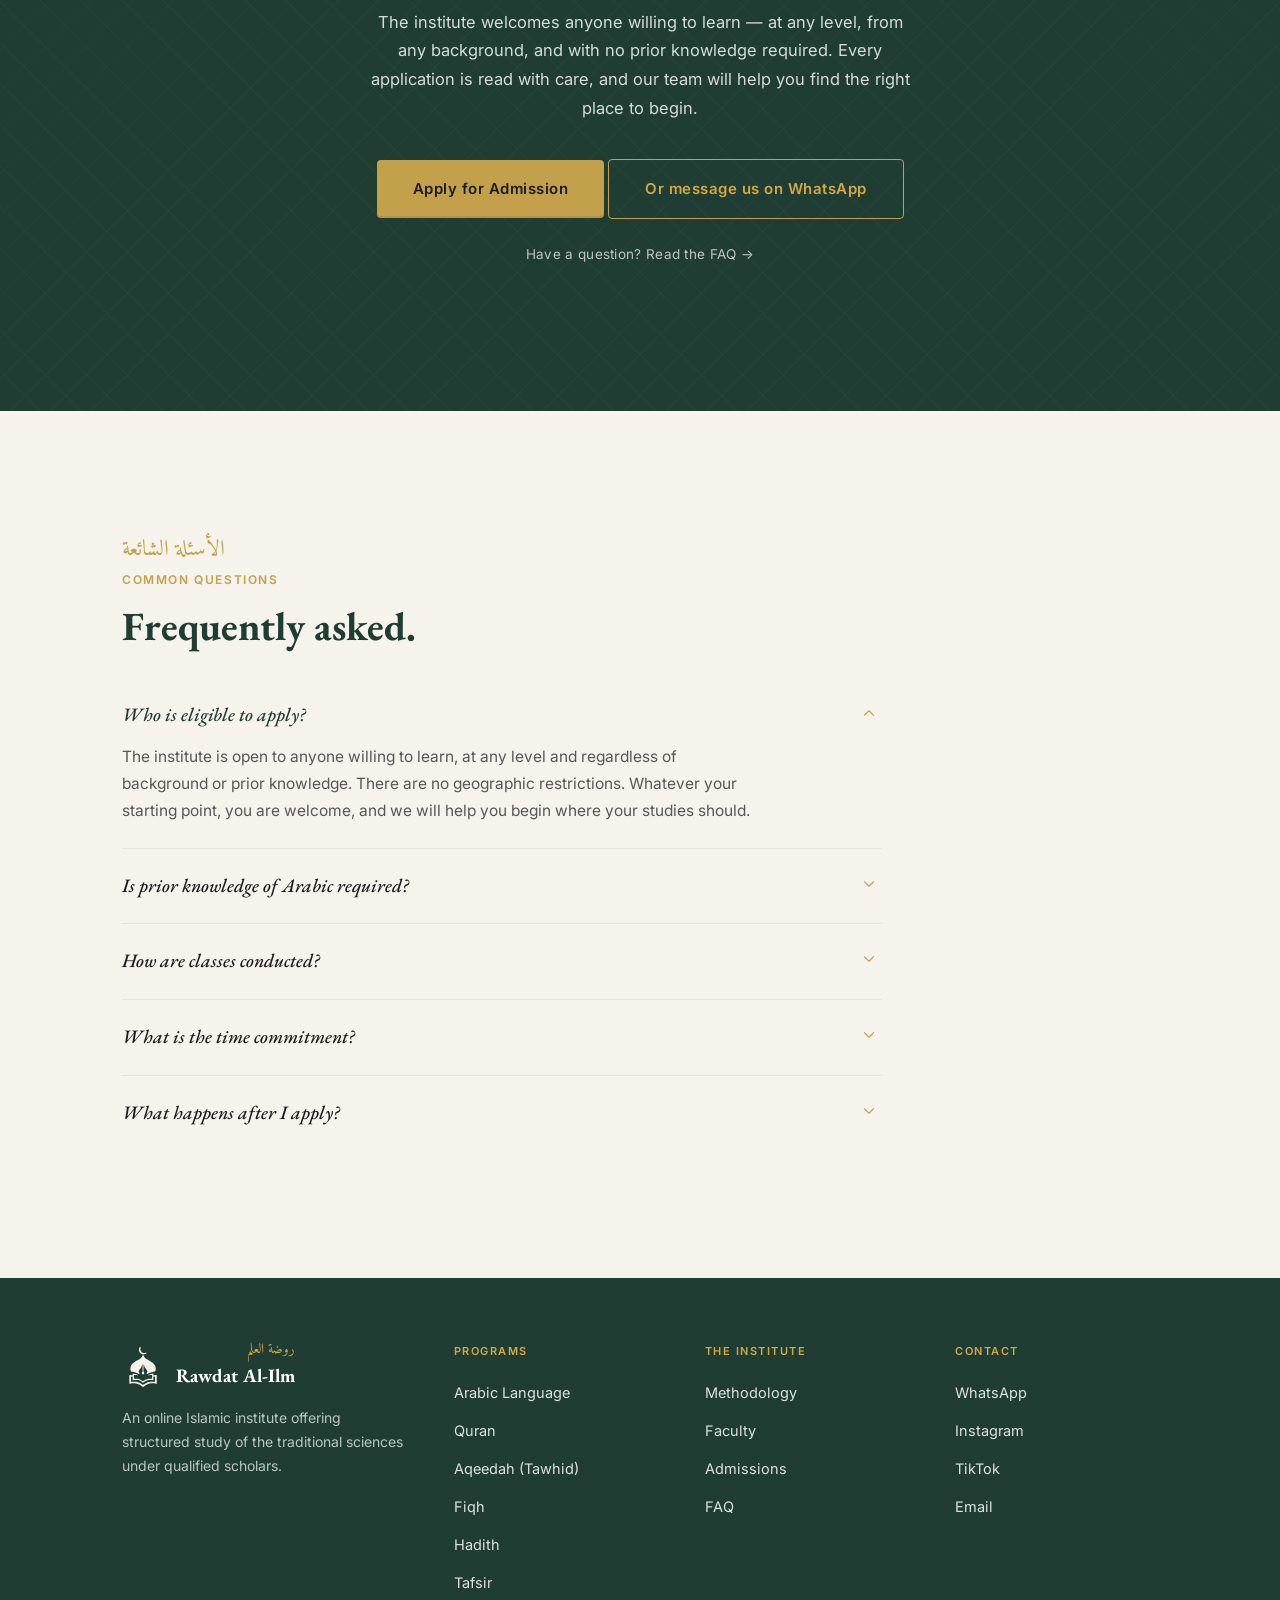
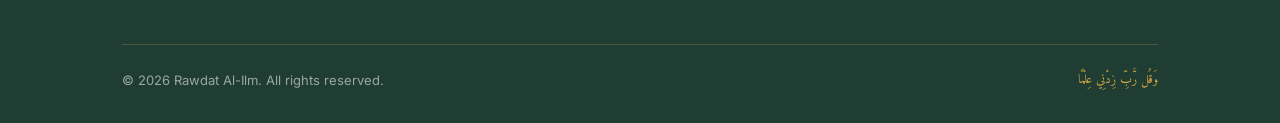
==== commit b42d626d: "Add mobile navigation and fix header overflow on phones Below 880px the nav links vanished with no r" ====
--- a/index.html
+++ b/index.html
@@ -46,14 +46,28 @@
         <li><a href="#instructors">Faculty</a></li>
         <li><a href="#faq">FAQ</a></li>
       </ul>
-      <a href="#apply" class="btn-primary" style="padding:12px 22px;font-size:13.5px;">Apply</a>
+      <a href="#apply" class="btn-primary">Apply</a>
       <span class="lang-switch" role="group" aria-label="Language">
         <a href="index.html" class="active">EN</a>
         <a href="index-fr.html">FR</a>
         <a href="index-ar.html" class="lang-ar">ع</a>
       </span>
+      <button class="nav-toggle" aria-expanded="false" aria-controls="mobile-nav" aria-label="Menu">
+        <span class="bar"></span><span class="bar"></span><span class="bar"></span>
+      </button>
     </nav>
   </div>
+  <nav class="mobile-nav" id="mobile-nav" hidden>
+    <a href="#programs">Programs</a>
+    <a href="#methodology">Methodology</a>
+    <a href="#instructors">Faculty</a>
+    <a href="#faq">FAQ</a>
+    <div class="mobile-lang">
+      <a href="index.html" class="active">EN</a>
+      <a href="index-fr.html">FR</a>
+      <a href="index-ar.html" class="lang-ar">ع</a>
+    </div>
+  </nav>
 </header>
 
 <main>
--- a/style.css
+++ b/style.css
@@ -7,7 +7,7 @@
 @import url("colors_and_type.css");
 
 * { box-sizing: border-box; }
-body { margin: 0; background: var(--bg-warm); color: var(--text); font-family: var(--font-sans); line-height: 1.75; }
+body { margin: 0; background: var(--bg-warm); color: var(--text); font-family: var(--font-sans); line-height: 1.75; -webkit-text-size-adjust: 100%; text-size-adjust: 100%; }
 img { display: block; max-width: 100%; }
 ul, dl { list-style: none; margin: 0; padding: 0; }
 a { color: inherit; }
@@ -37,6 +37,7 @@
   border: 0; cursor: pointer; font-family: inherit;
 }
 .btn-primary:hover { background: var(--gold-deep); }
+.kit-nav .btn-primary { padding: 12px 22px; font-size: 13.5px; }
 .btn-ghost {
   display: inline-block; padding: 16px 36px;
   background: transparent; color: var(--gold-soft);
@@ -77,6 +78,14 @@
 .lang-switch a.active + a, .lang-switch a + a.active { border-inline-start-color: var(--green); }
 .lang-switch .lang-ar { font-family: var(--font-arabic); font-size: 16px; padding: 4px 14px 6px; }
 
+.nav-toggle { display: none; width: 44px; height: 44px; padding: 0; background: none; border: 0; cursor: pointer; flex-direction: column; justify-content: center; align-items: center; gap: 5px; }
+.nav-toggle .bar { display: block; width: 22px; height: 2px; background: var(--green); }
+.mobile-nav { display: none; border-top: 1px solid var(--divider); background: rgba(255,255,255,0.98); }
+.mobile-nav a { display: block; padding: 14px 32px; text-decoration: none; color: var(--text); font-family: var(--font-serif); font-size: 17px; border-bottom: 1px solid var(--divider); }
+.mobile-lang { display: flex; }
+.mobile-lang a { flex: 1; text-align: center; font-family: var(--font-sans); font-size: 13px; font-weight: 600; letter-spacing: 0.4px; padding: 14px 0; }
+.mobile-lang a.active { background: var(--green); color: var(--gold-soft); }
+
 /* HERO */
 .hero {
   position: relative; min-height: 720px;
@@ -111,7 +120,7 @@
 .program h3 { color: var(--green); margin-bottom: 6px; font-size: 1.25rem; }
 .program .ar-name { font-family: var(--font-arabic); color: var(--gold); font-size: 16px; direction: rtl; text-align: left; unicode-bidi: isolate; margin-bottom: 12px; }
 .program p { color: var(--muted); margin: 0 0 18px; font-size: 15px; line-height: 1.7; }
-.level-stepper { display: flex; align-items: center; gap: 6px; margin-top: auto; }
+.level-stepper { display: flex; align-items: center; gap: 6px; margin-top: auto; flex-wrap: wrap; }
 .level-pill { font-size: 10.5px; letter-spacing: 0.6px; text-transform: uppercase; color: var(--muted-soft); padding: 4px 10px; border: 1px solid var(--divider); border-radius: 999px; }
 .level-pill.active { color: var(--green); border-color: var(--gold); background: rgba(194,161,74,0.06); }
 .level-arrow { color: var(--muted-soft); font-size: 11px; }
@@ -209,4 +218,21 @@
   .instructor-row.reverse .portrait { order: 0; } .instructor-row.reverse .bio { order: 0; }
   .hero .content { padding-block: 64px; }
   .kit-nav ul { display: none; }
-}
+  .bio dl.meta { grid-template-columns: 1fr; gap: 4px 0; }
+  .bio dl.meta dt { padding-top: 12px; }
+}
+
+@media (max-width: 600px) {
+  .container { padding-inline: 16px; }
+  .kit-header .container { gap: 8px; padding-block: 12px; }
+  .kit-logo { gap: 8px; }
+  .kit-logo img { width: 30px; height: 30px; }
+  .kit-logo .lockup .en { font-size: 14px; }
+  .kit-logo .lockup .ar { font-size: 12px; margin-bottom: 2px; }
+  .kit-nav { gap: 8px; }
+  .kit-nav .btn-primary { padding: 12px 14px; font-size: 13px; }
+  .lang-switch { display: none; }
+  .nav-toggle { display: flex; }
+  .mobile-nav { display: block; }
+  .mobile-nav a { padding-inline: 16px; }
+}
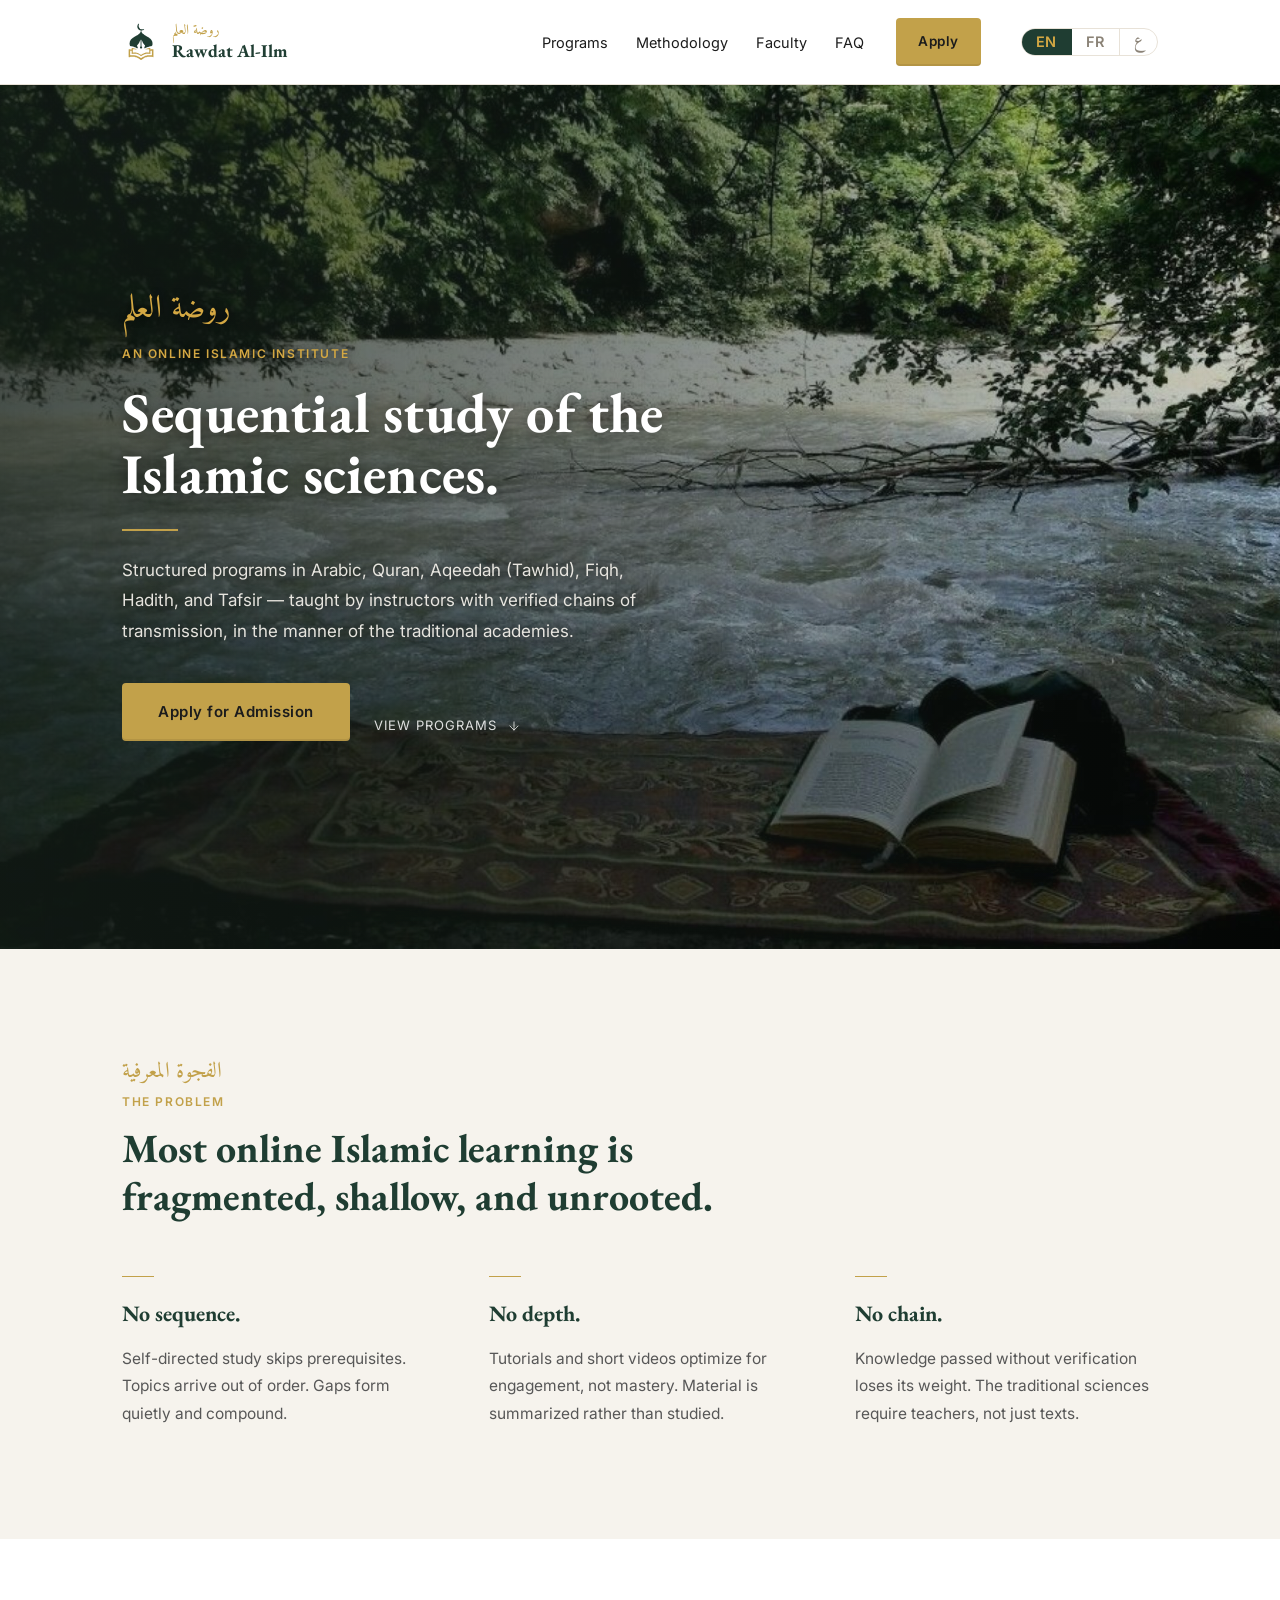
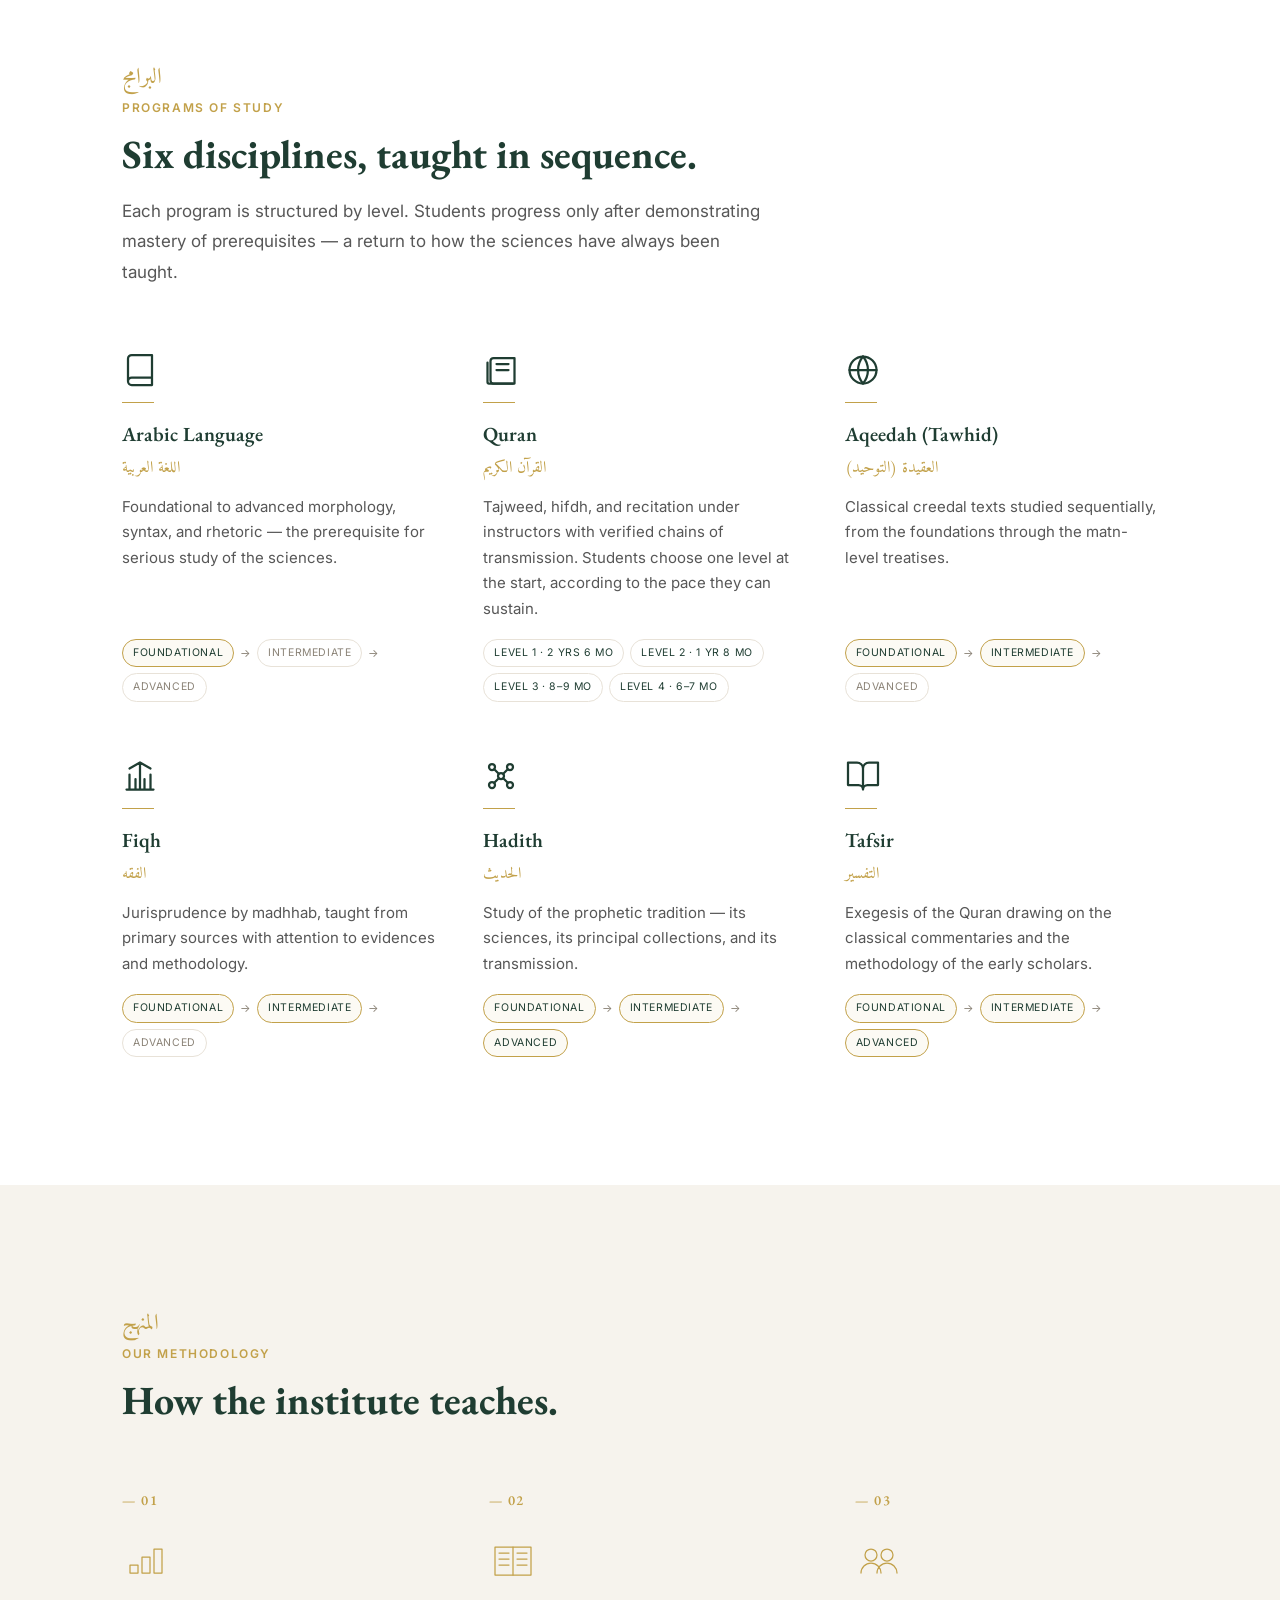
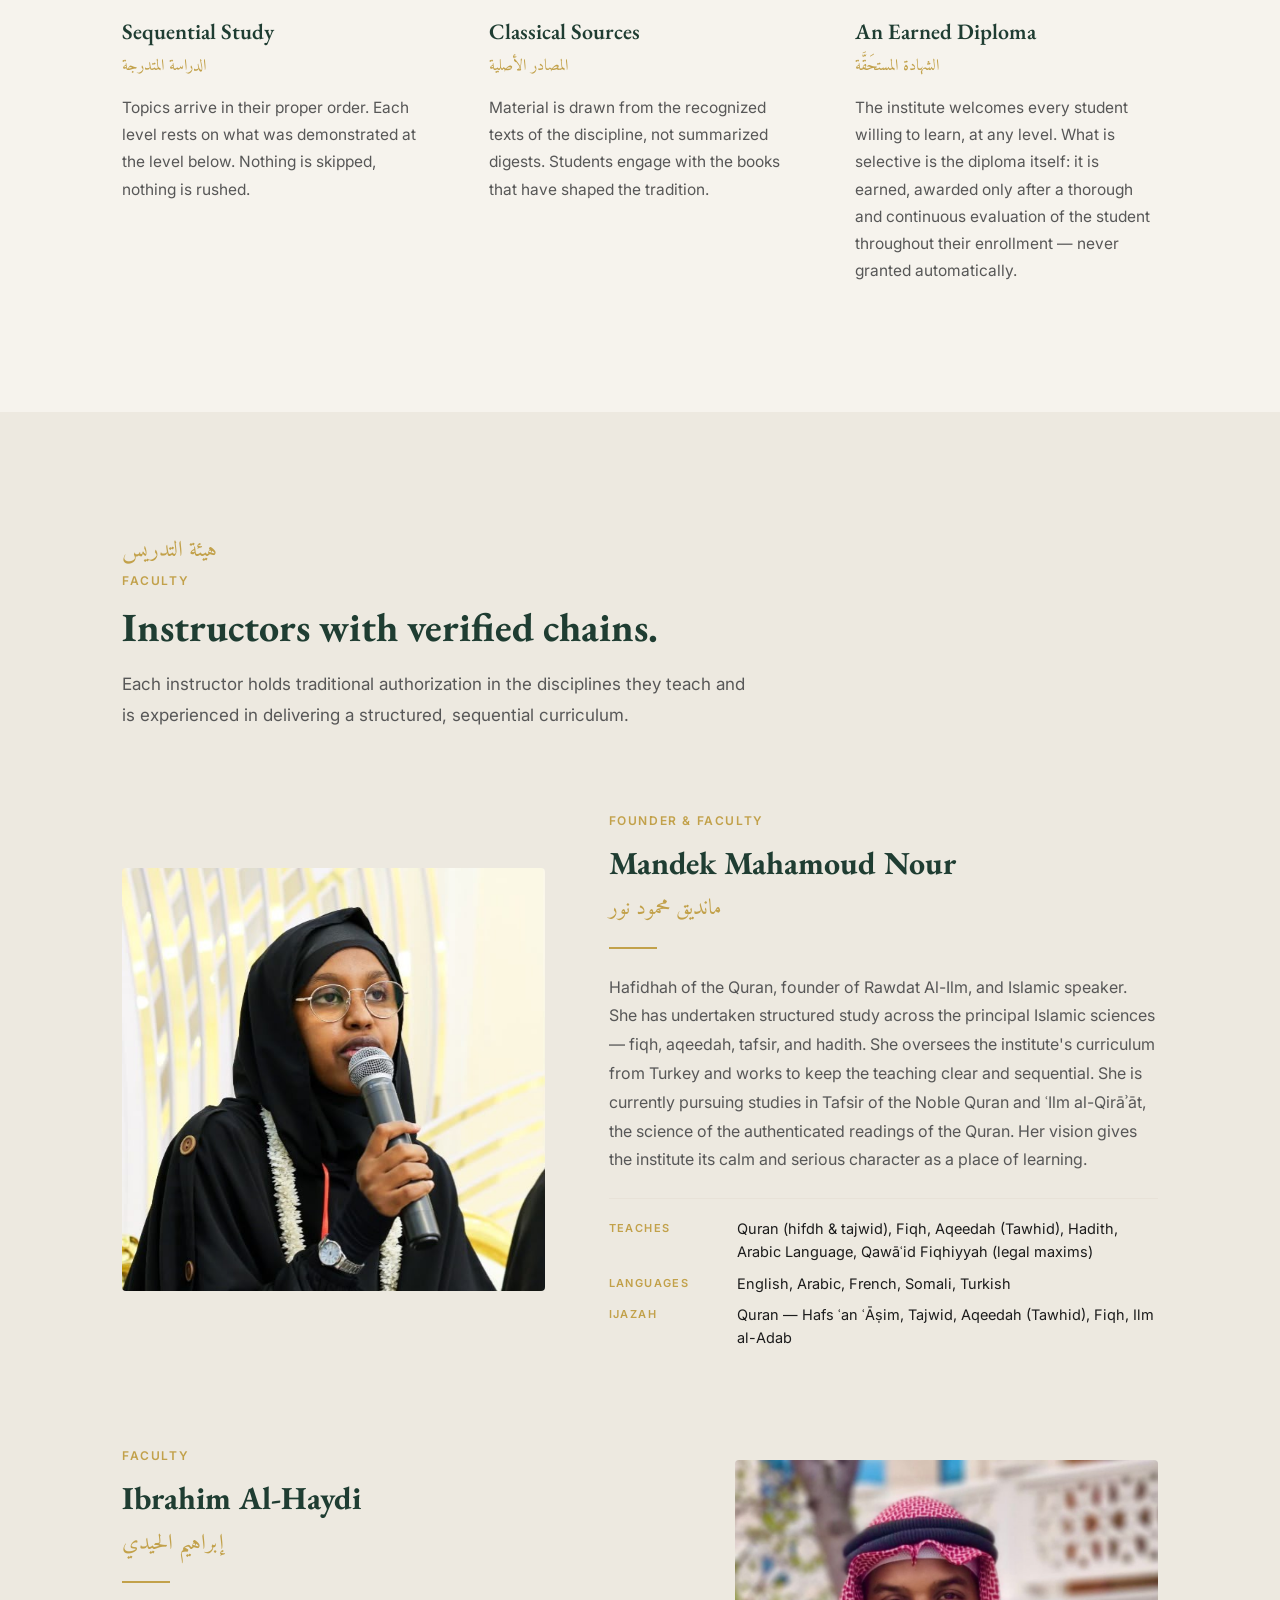
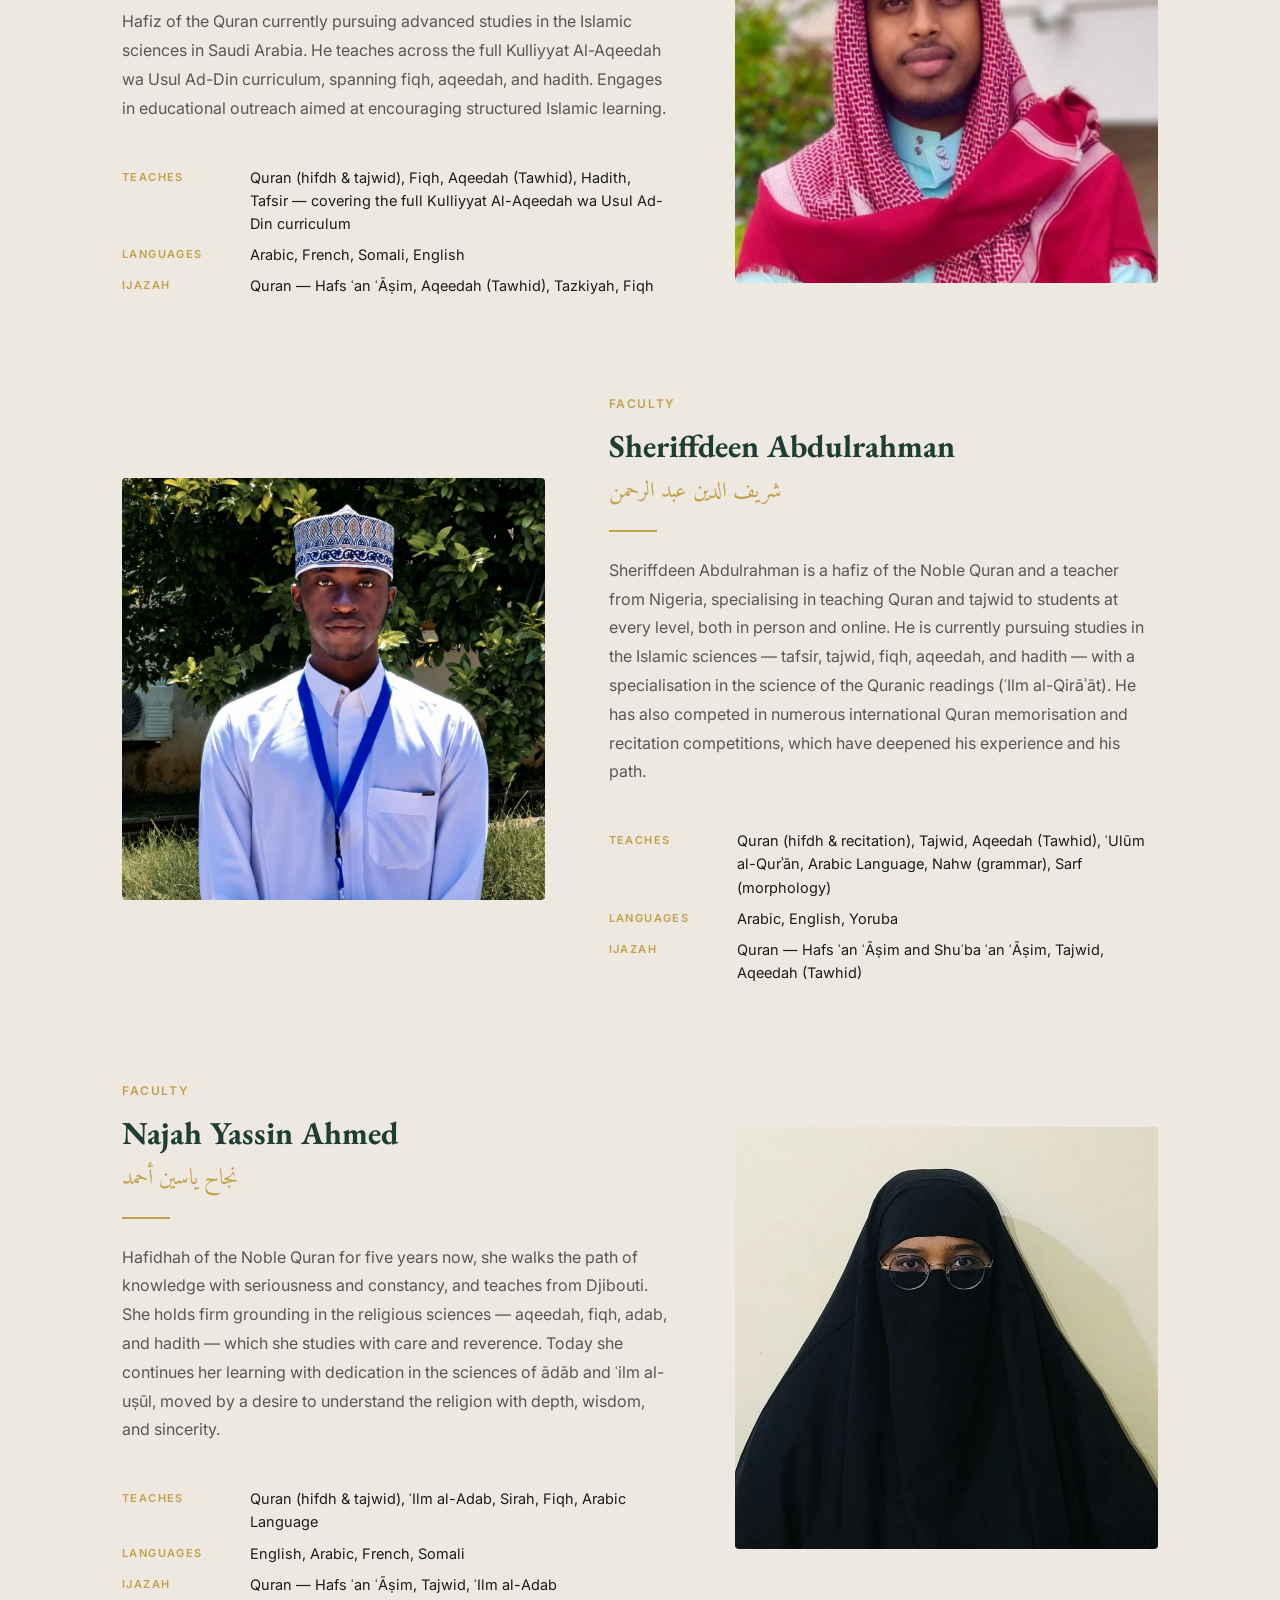
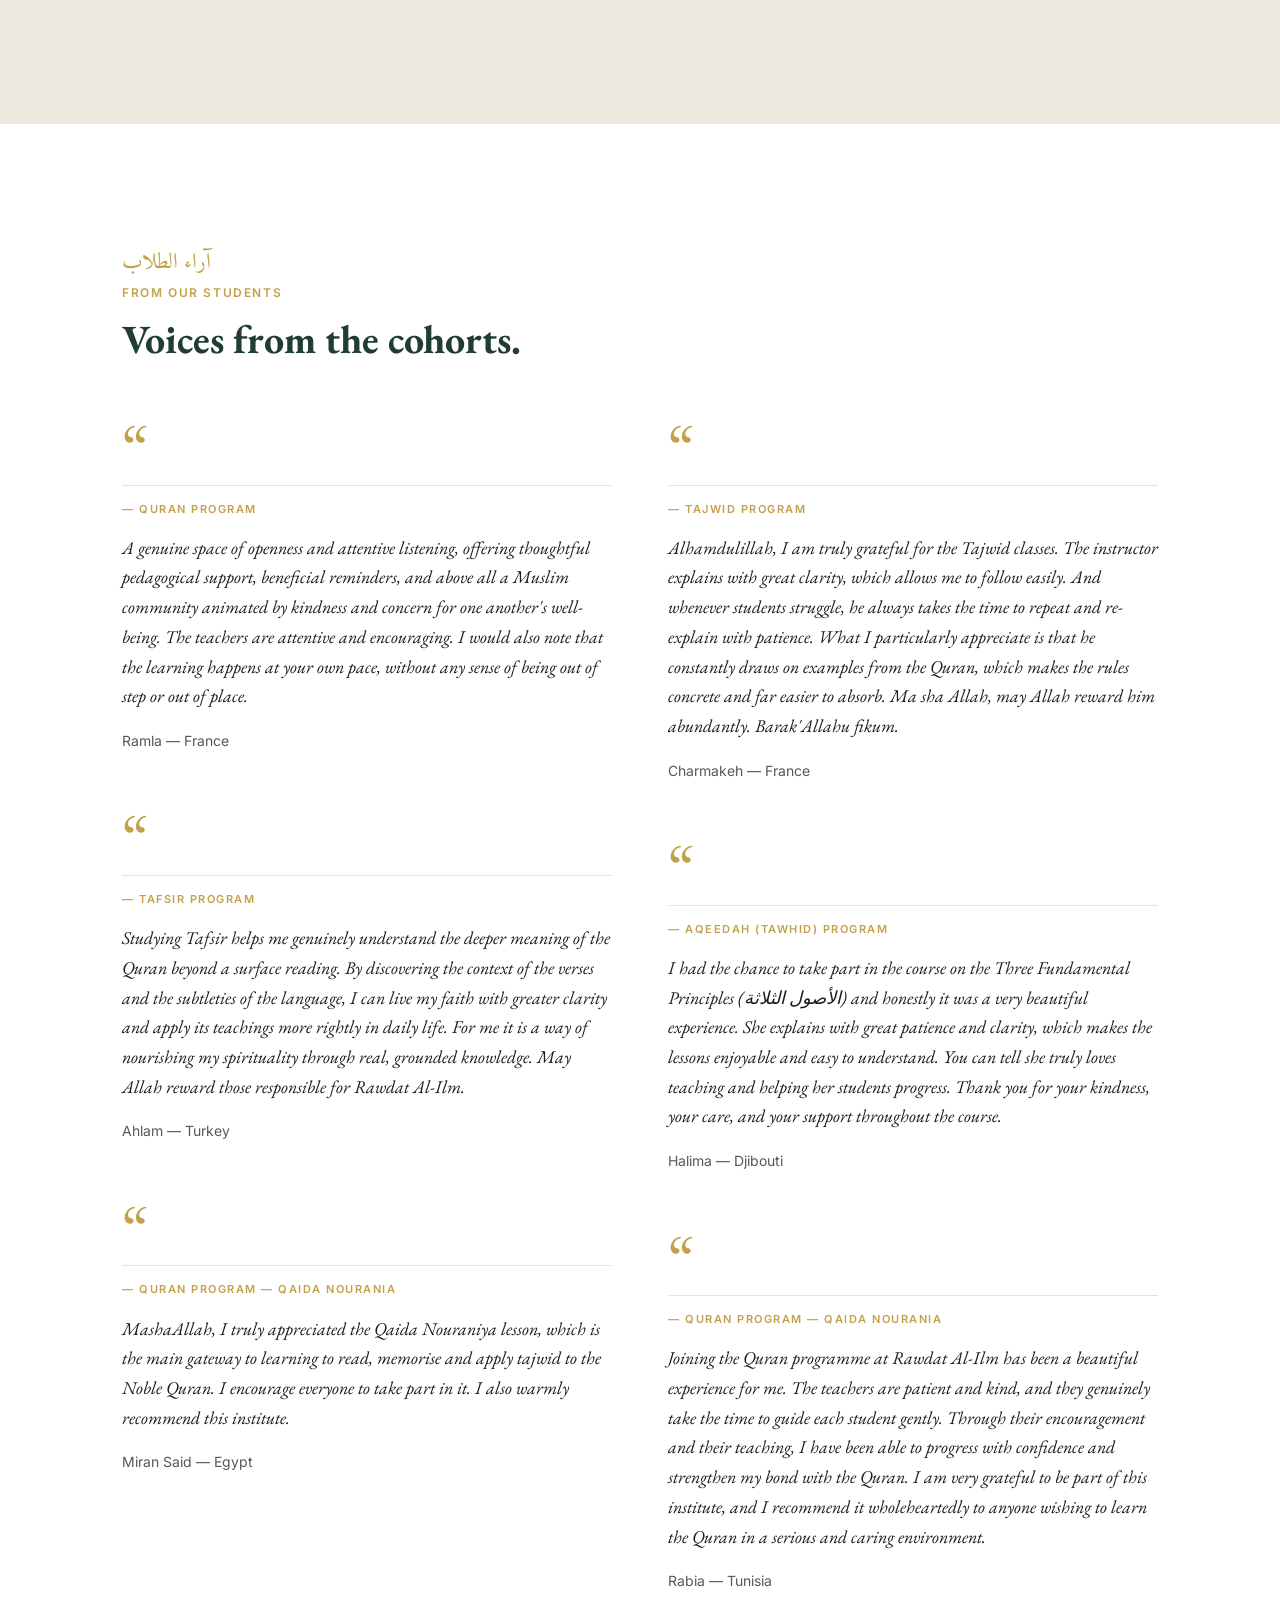
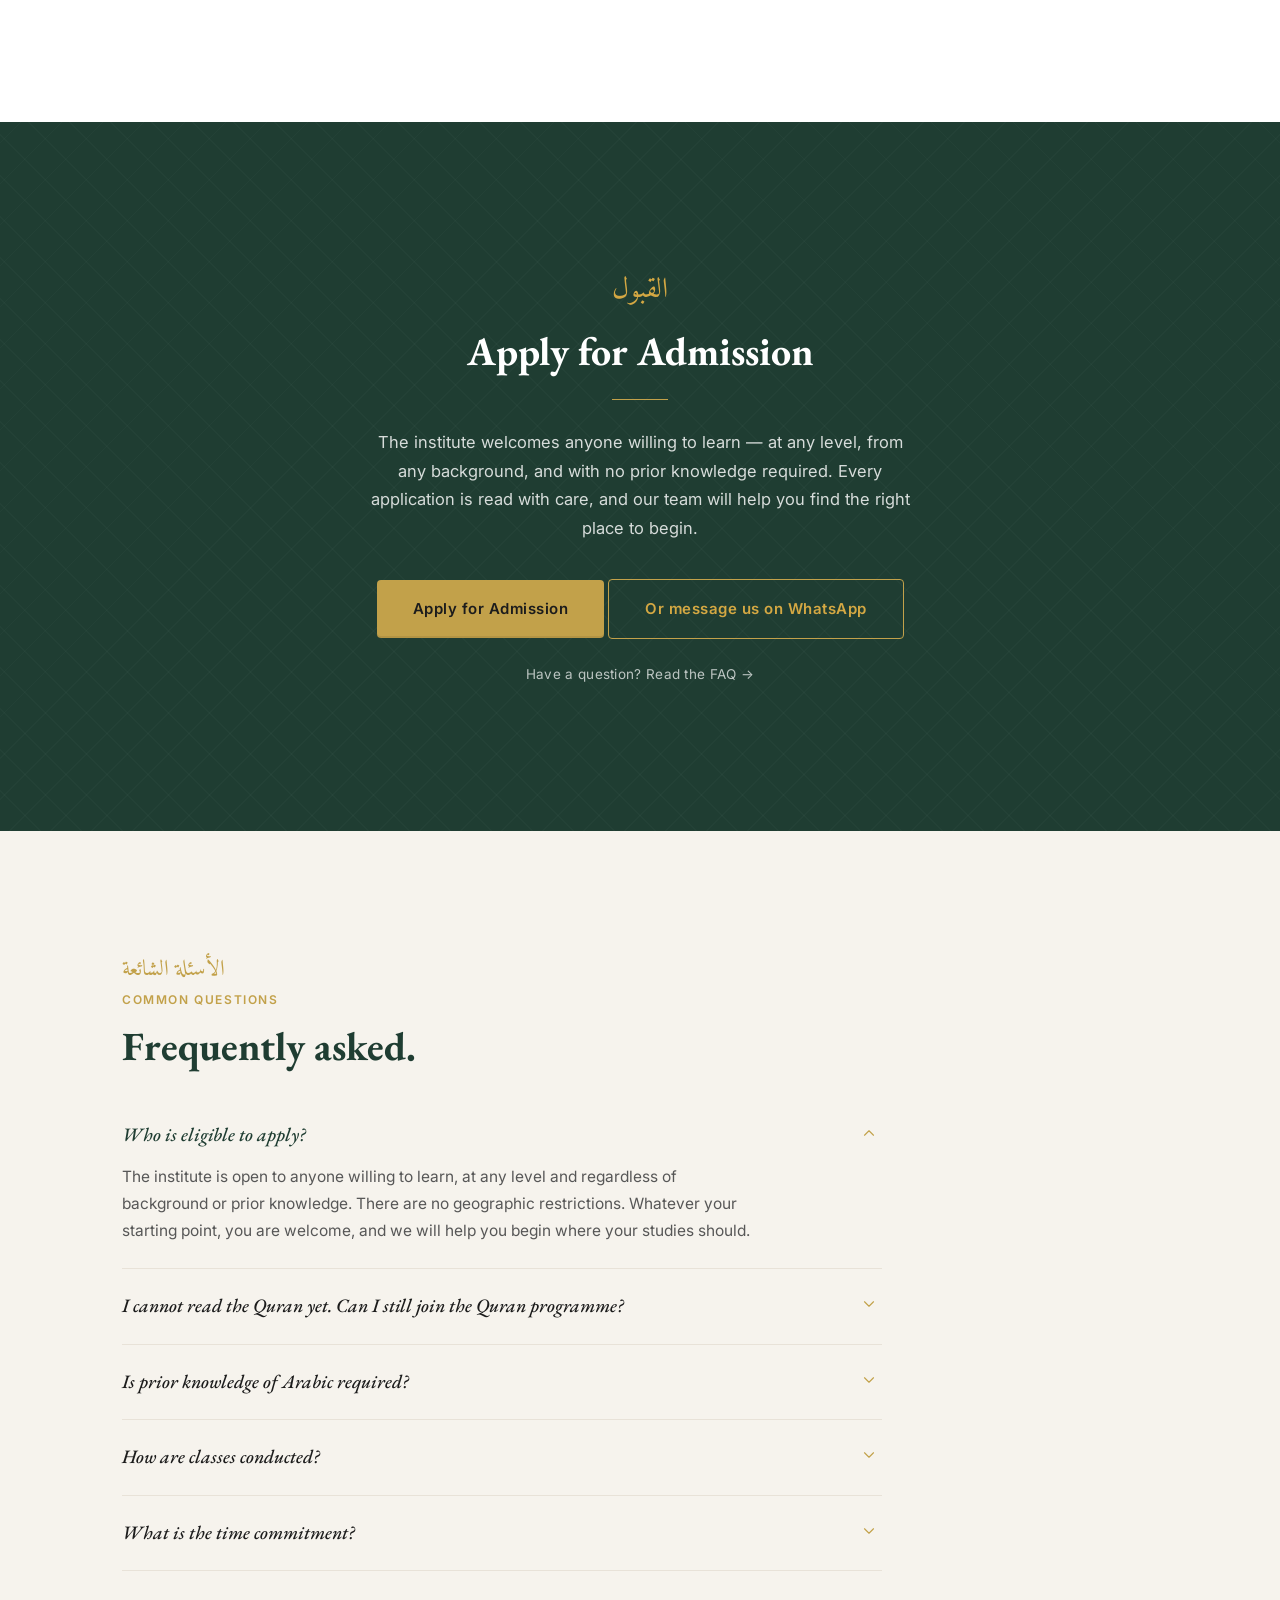
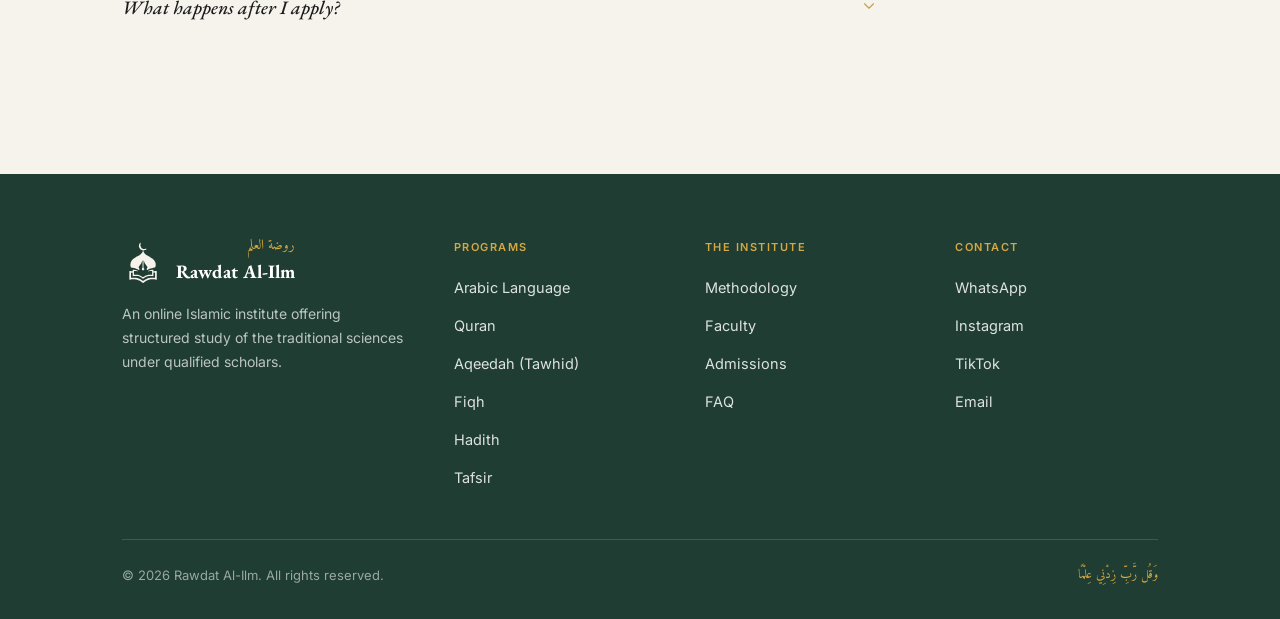
==== commit 26a42502: "Add Qaida Nourania FAQ and two testimonials; correct Instagram URL New FAQ item for students who can" ====
--- a/index.html
+++ b/index.html
@@ -284,6 +284,12 @@
           <p>Studying Tafsir helps me genuinely understand the deeper meaning of the Quran beyond a surface reading. By discovering the context of the verses and the subtleties of the language, I can live my faith with greater clarity and apply its teachings more rightly in daily life. For me it is a way of nourishing my spirituality through real, grounded knowledge. May Allah reward those responsible for Rawdat Al-Ilm.</p>
           <cite>Ahlam — Turkey</cite>
         </div>
+        <div class="tm">
+          <div class="qmark">“</div>
+          <div class="program-tag">— Quran Program — Qaida Nourania</div>
+          <p>MashaAllah, I truly appreciated the Qaida Nouraniya lesson, which is the main gateway to learning to read, memorise and apply tajwid to the Noble Quran. I encourage everyone to take part in it. I also warmly recommend this institute.</p>
+          <cite>Miran Said — Egypt</cite>
+        </div>
       </div>
       <div class="col">
         <div class="tm">
@@ -297,6 +303,12 @@
           <div class="program-tag">— Aqeedah (Tawhid) Program</div>
           <p>I had the chance to take part in the course on the Three Fundamental Principles (الأصول الثلاثة) and honestly it was a very beautiful experience. She explains with great patience and clarity, which makes the lessons enjoyable and easy to understand. You can tell she truly loves teaching and helping her students progress. Thank you for your kindness, your care, and your support throughout the course.</p>
           <cite>Halima — Djibouti</cite>
+        </div>
+        <div class="tm">
+          <div class="qmark">“</div>
+          <div class="program-tag">— Quran Program — Qaida Nourania</div>
+          <p>Joining the Quran programme at Rawdat Al-Ilm has been a beautiful experience for me. The teachers are patient and kind, and they genuinely take the time to guide each student gently. Through their encouragement and their teaching, I have been able to progress with confidence and strengthen my bond with the Quran. I am very grateful to be part of this institute, and I recommend it wholeheartedly to anyone wishing to learn the Quran in a serious and caring environment.</p>
+          <cite>Rabia — Tunisia</cite>
         </div>
       </div>
     </div>
@@ -324,6 +336,11 @@
         <div class="faq-q">Who is eligible to apply?</div>
         <svg class="faq-chevron" width="18" height="18" viewBox="0 0 24 24" fill="none" stroke="currentColor" stroke-width="1.5" stroke-linecap="round" stroke-linejoin="round"><path d="M6 9l6 6 6-6"/></svg>
         <div class="faq-a">The institute is open to anyone willing to learn, at any level and regardless of background or prior knowledge. There are no geographic restrictions. Whatever your starting point, you are welcome, and we will help you begin where your studies should.</div>
+      </div>
+      <div class="faq-item" data-faq>
+        <div class="faq-q">I cannot read the Quran yet. Can I still join the Quran programme?</div>
+        <svg class="faq-chevron" width="18" height="18" viewBox="0 0 24 24" fill="none" stroke="currentColor" stroke-width="1.5" stroke-linecap="round" stroke-linejoin="round"><path d="M6 9l6 6 6-6"/></svg>
+        <div class="faq-a">Yes. A two-to-three month Qaida Nourania course will be arranged first, teaching you to read the Arabic script. Once you complete it you join the Quran programme itself.</div>
       </div>
       <div class="faq-item" data-faq>
         <div class="faq-q">Is prior knowledge of Arabic required?</div>
@@ -388,7 +405,7 @@
         <h4>Contact</h4>
         <ul>
           <li><a href="https://wa.me/905530285109" target="_blank" rel="noopener noreferrer">WhatsApp</a></li>
-          <li><a href="https://www.instagram.com/rawdatinstitut" target="_blank" rel="noopener noreferrer">Instagram</a></li>
+          <li><a href="https://www.instagram.com/umu_taymiyyah" target="_blank" rel="noopener noreferrer">Instagram</a></li>
           <li><a href="https://www.tiktok.com/@umu_taymiyyah" target="_blank" rel="noopener noreferrer">TikTok</a></li>
           <li><a href="mailto:info@rawdatalilm.com">Email</a></li>
         </ul>
--- a/style.css
+++ b/style.css
@@ -81,6 +81,7 @@
 .nav-toggle { display: none; width: 44px; height: 44px; padding: 0; background: none; border: 0; cursor: pointer; flex-direction: column; justify-content: center; align-items: center; gap: 5px; }
 .nav-toggle .bar { display: block; width: 22px; height: 2px; background: var(--green); }
 .mobile-nav { display: none; border-top: 1px solid var(--divider); background: rgba(255,255,255,0.98); }
+.mobile-nav[hidden] { display: none; }
 .mobile-nav a { display: block; padding: 14px 32px; text-decoration: none; color: var(--text); font-family: var(--font-serif); font-size: 17px; border-bottom: 1px solid var(--divider); }
 .mobile-lang { display: flex; }
 .mobile-lang a { flex: 1; text-align: center; font-family: var(--font-sans); font-size: 13px; font-weight: 600; letter-spacing: 0.4px; padding: 14px 0; }
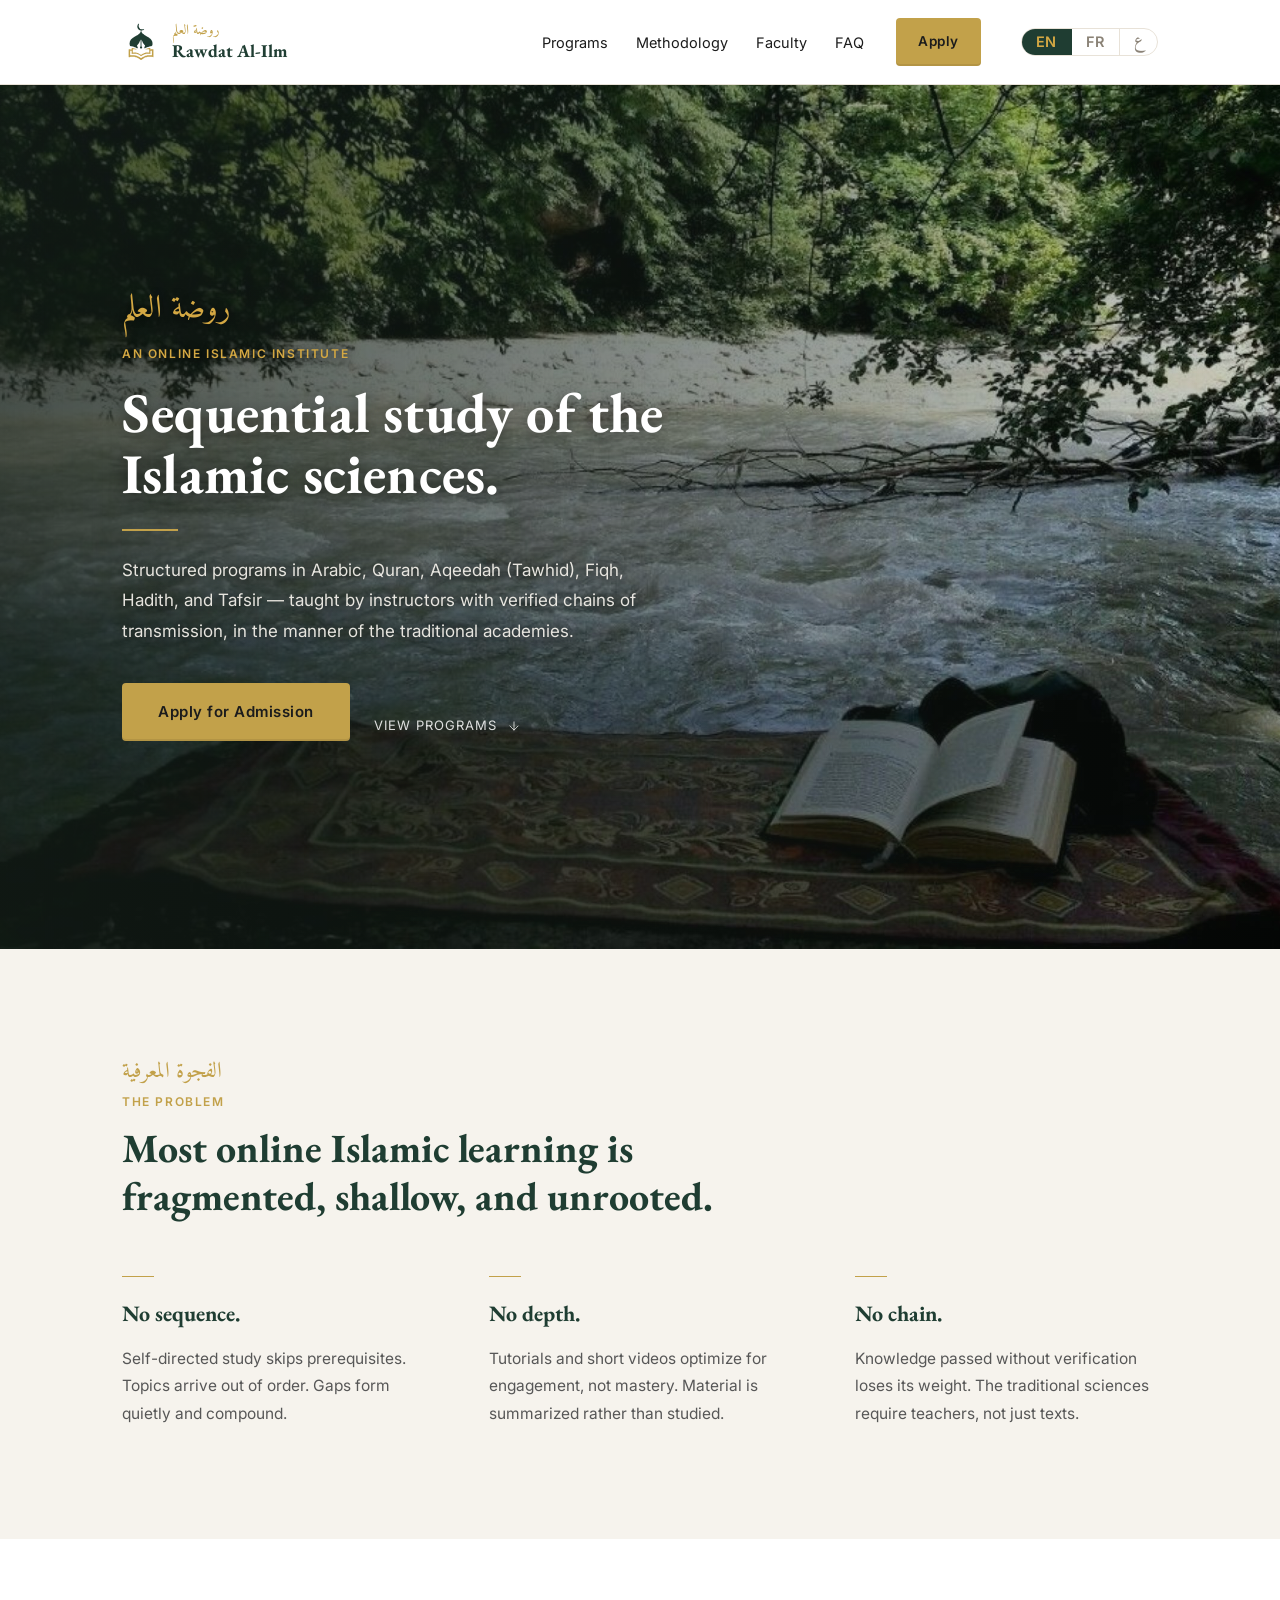
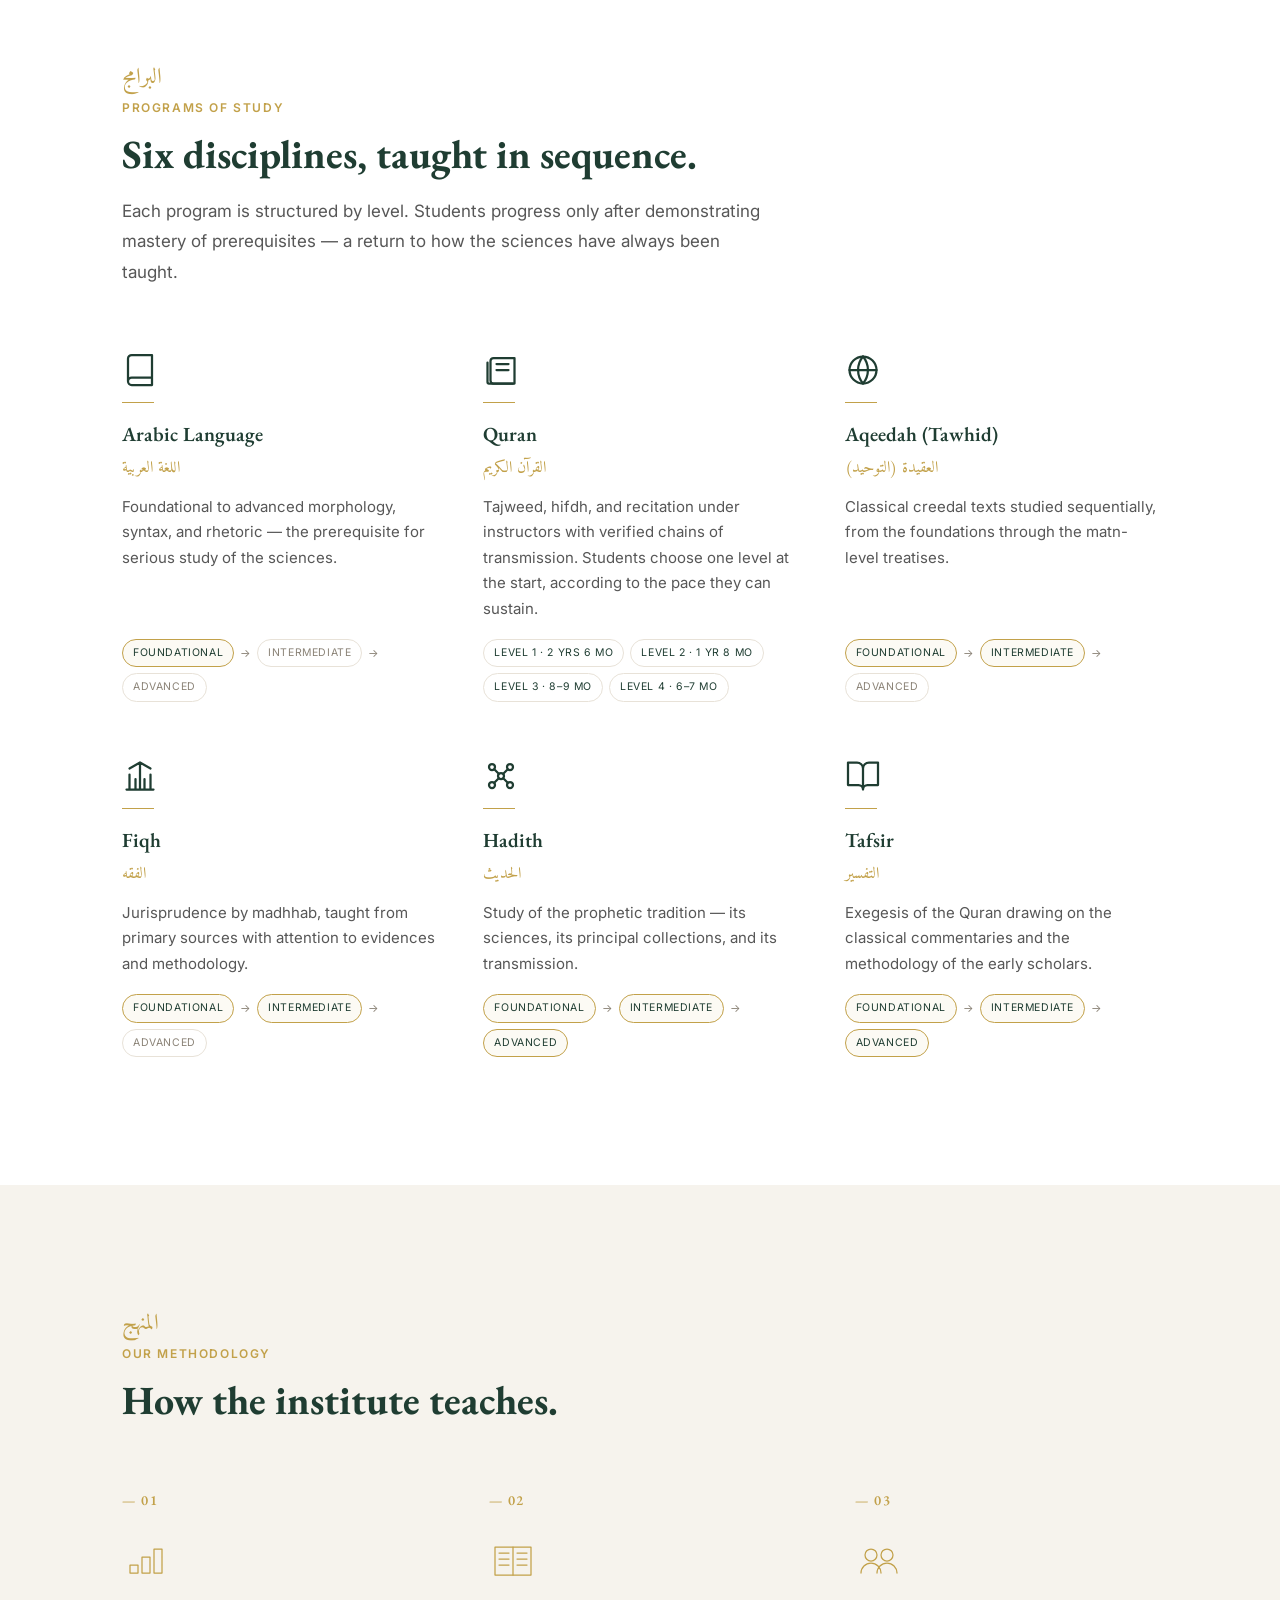
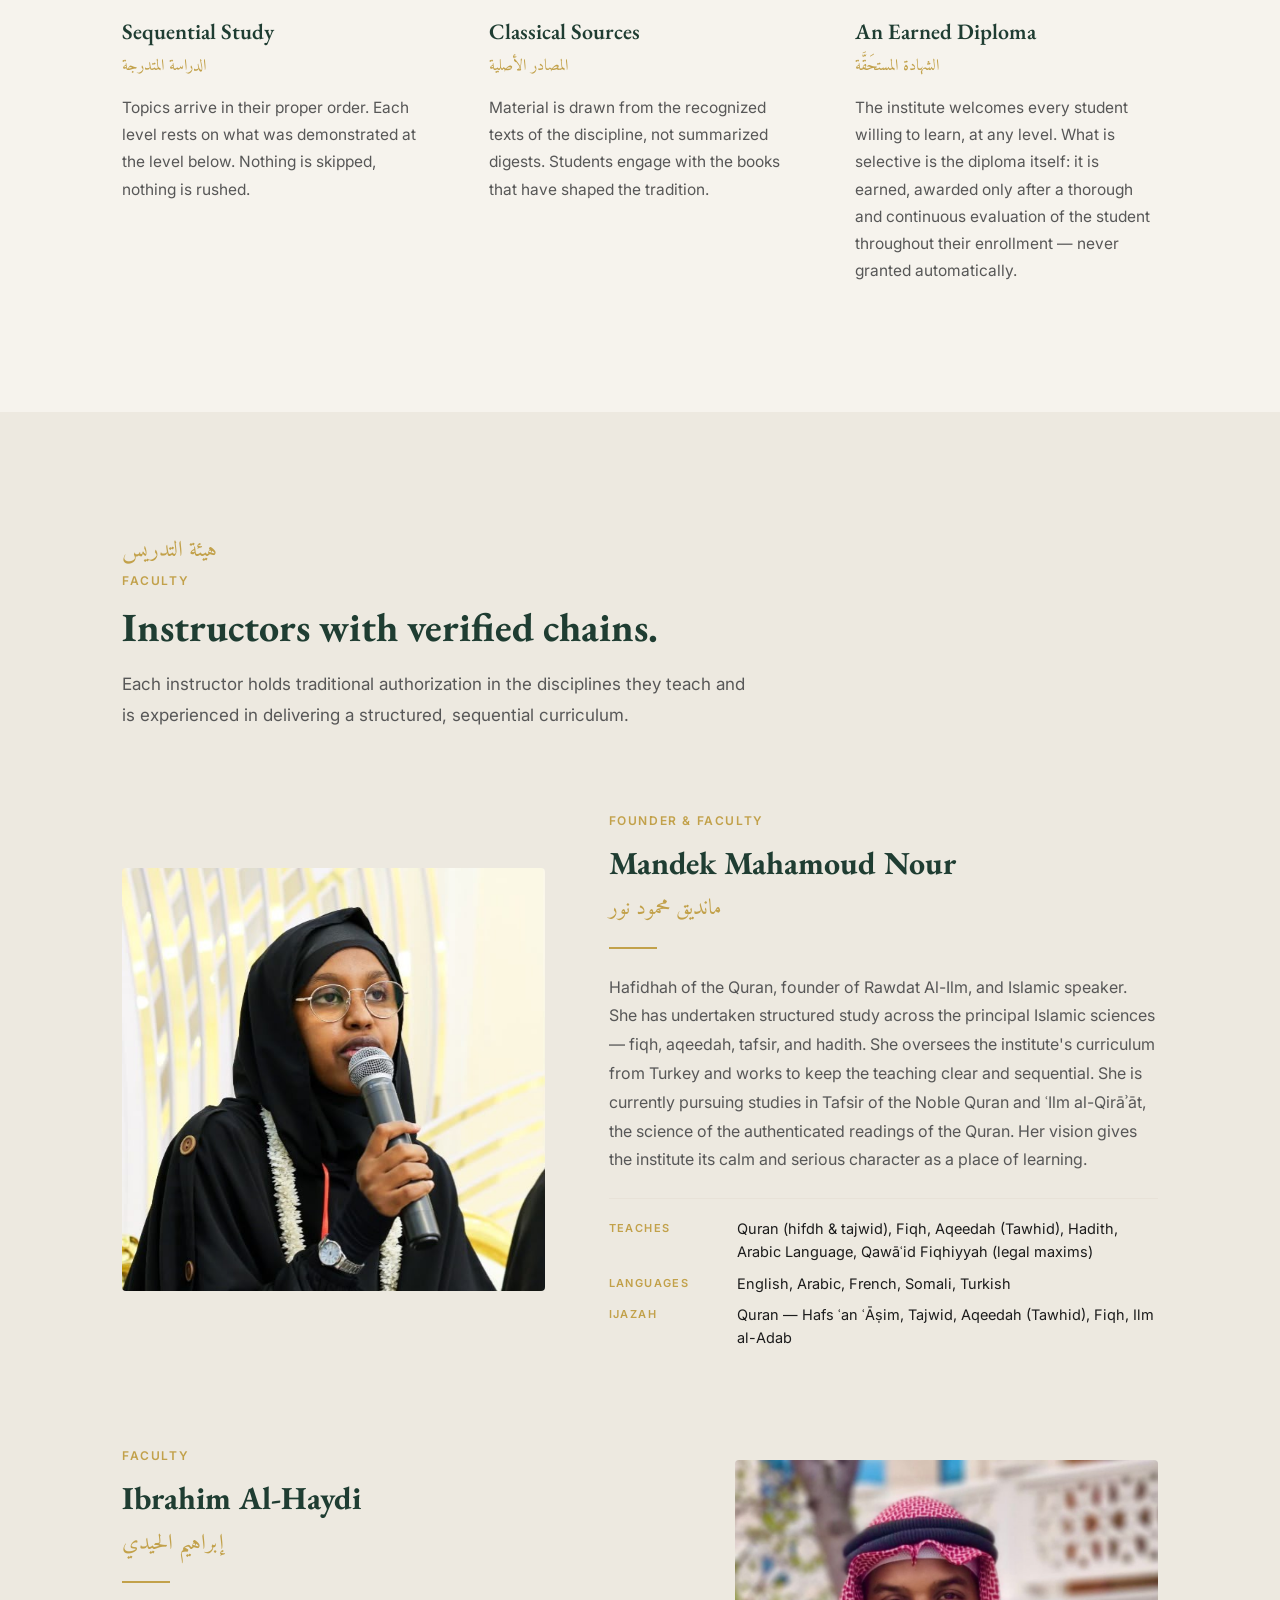
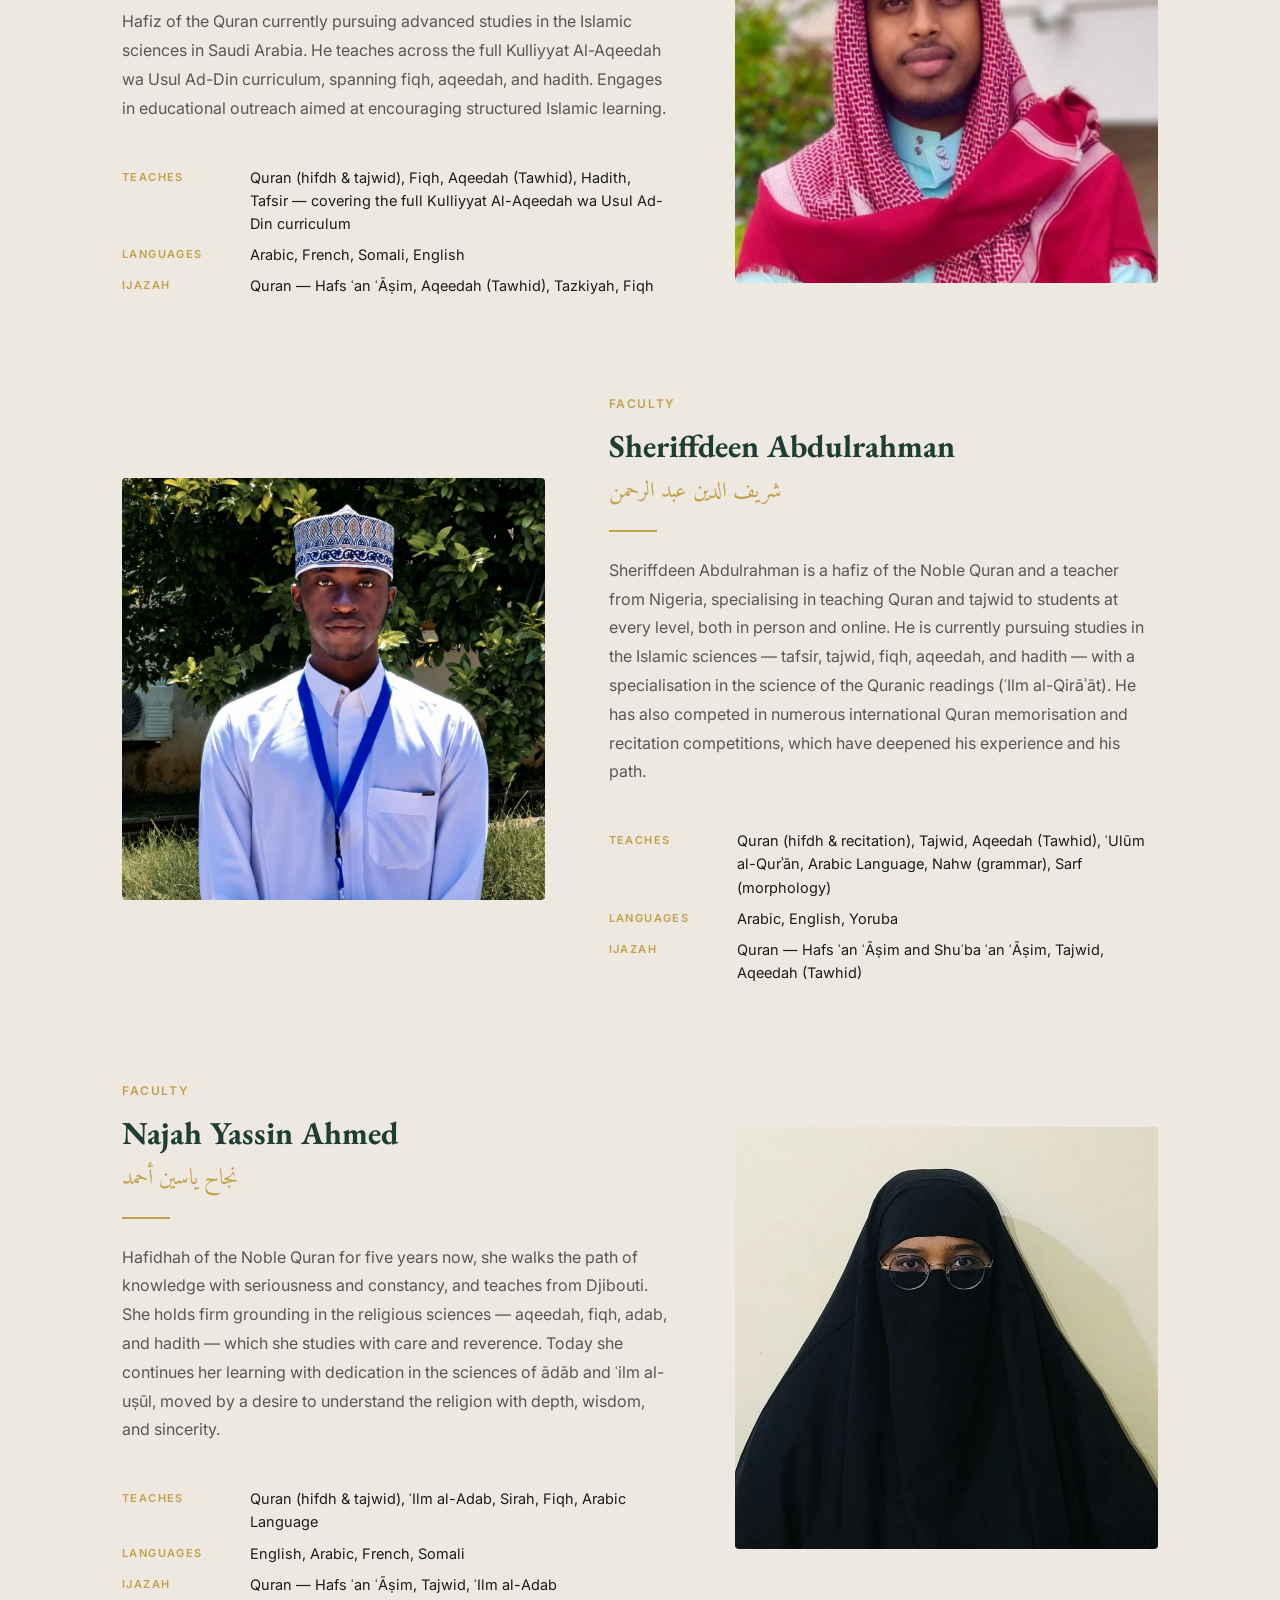
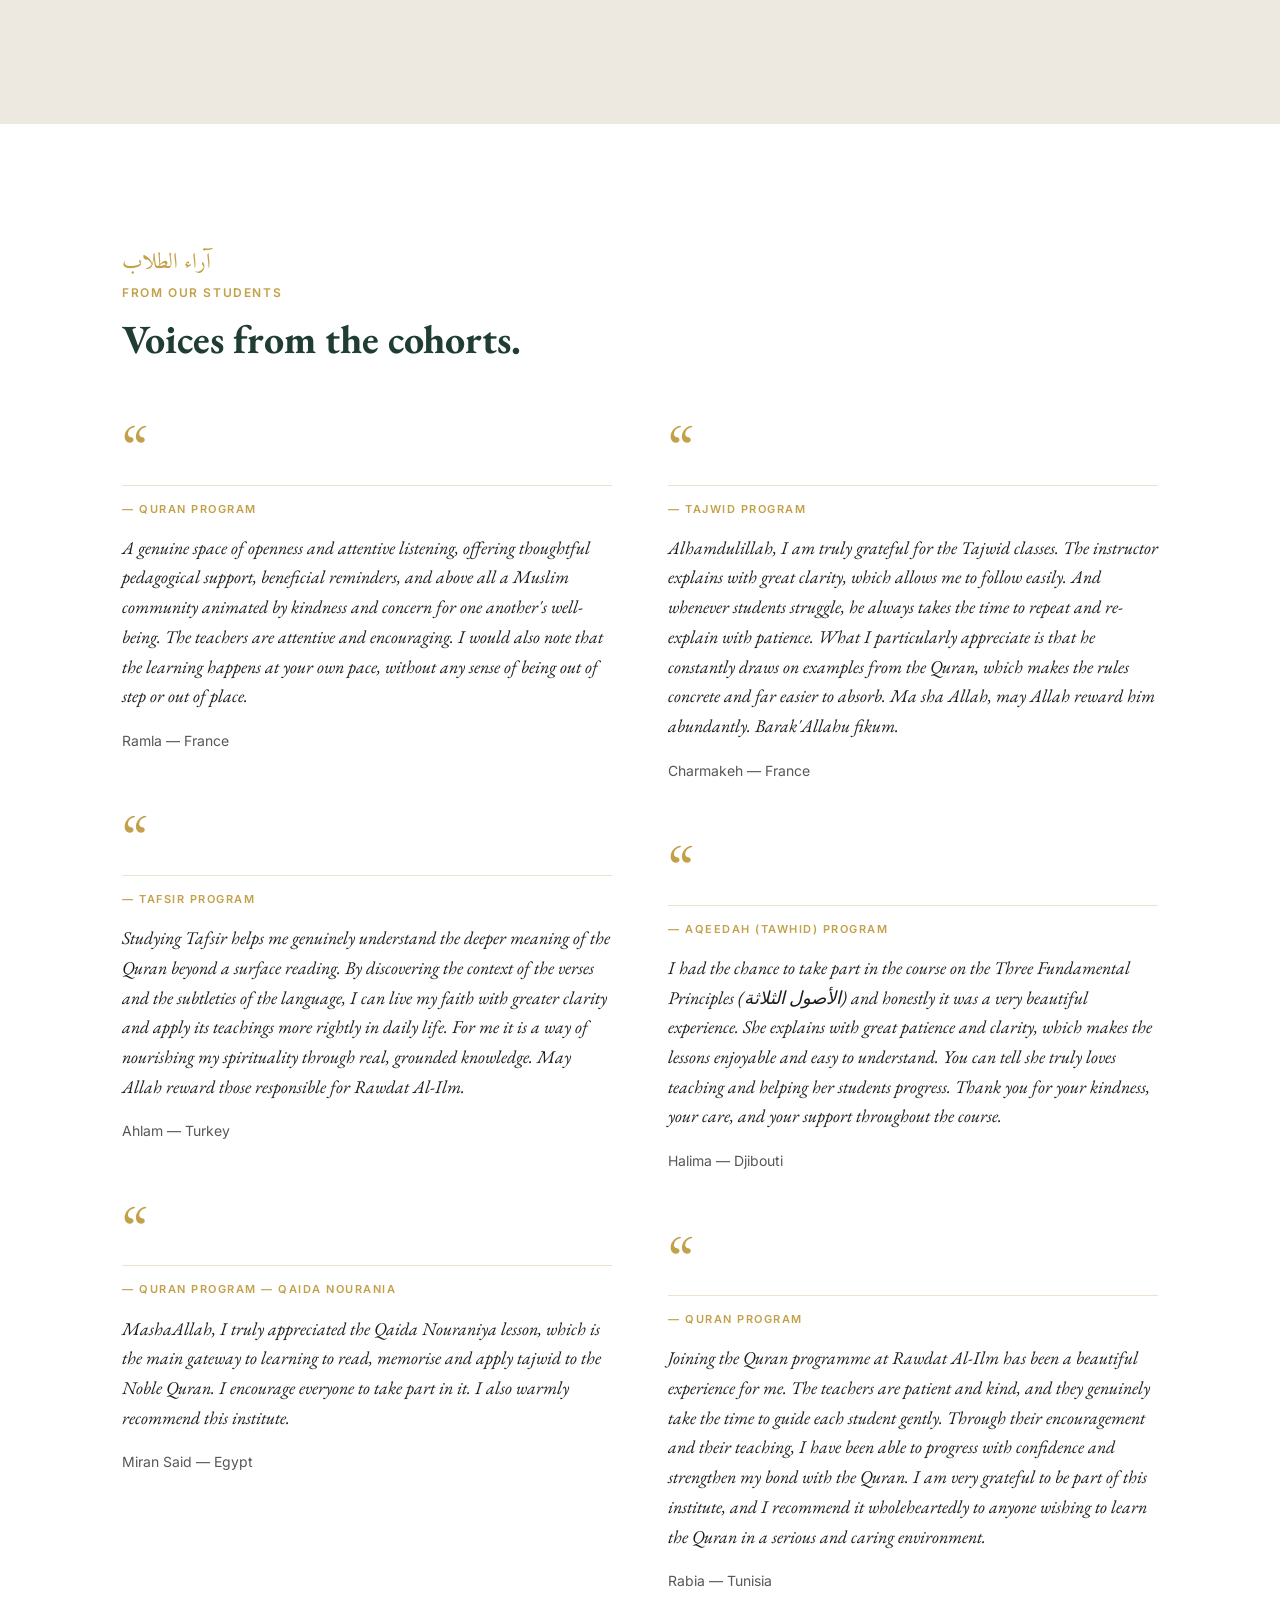
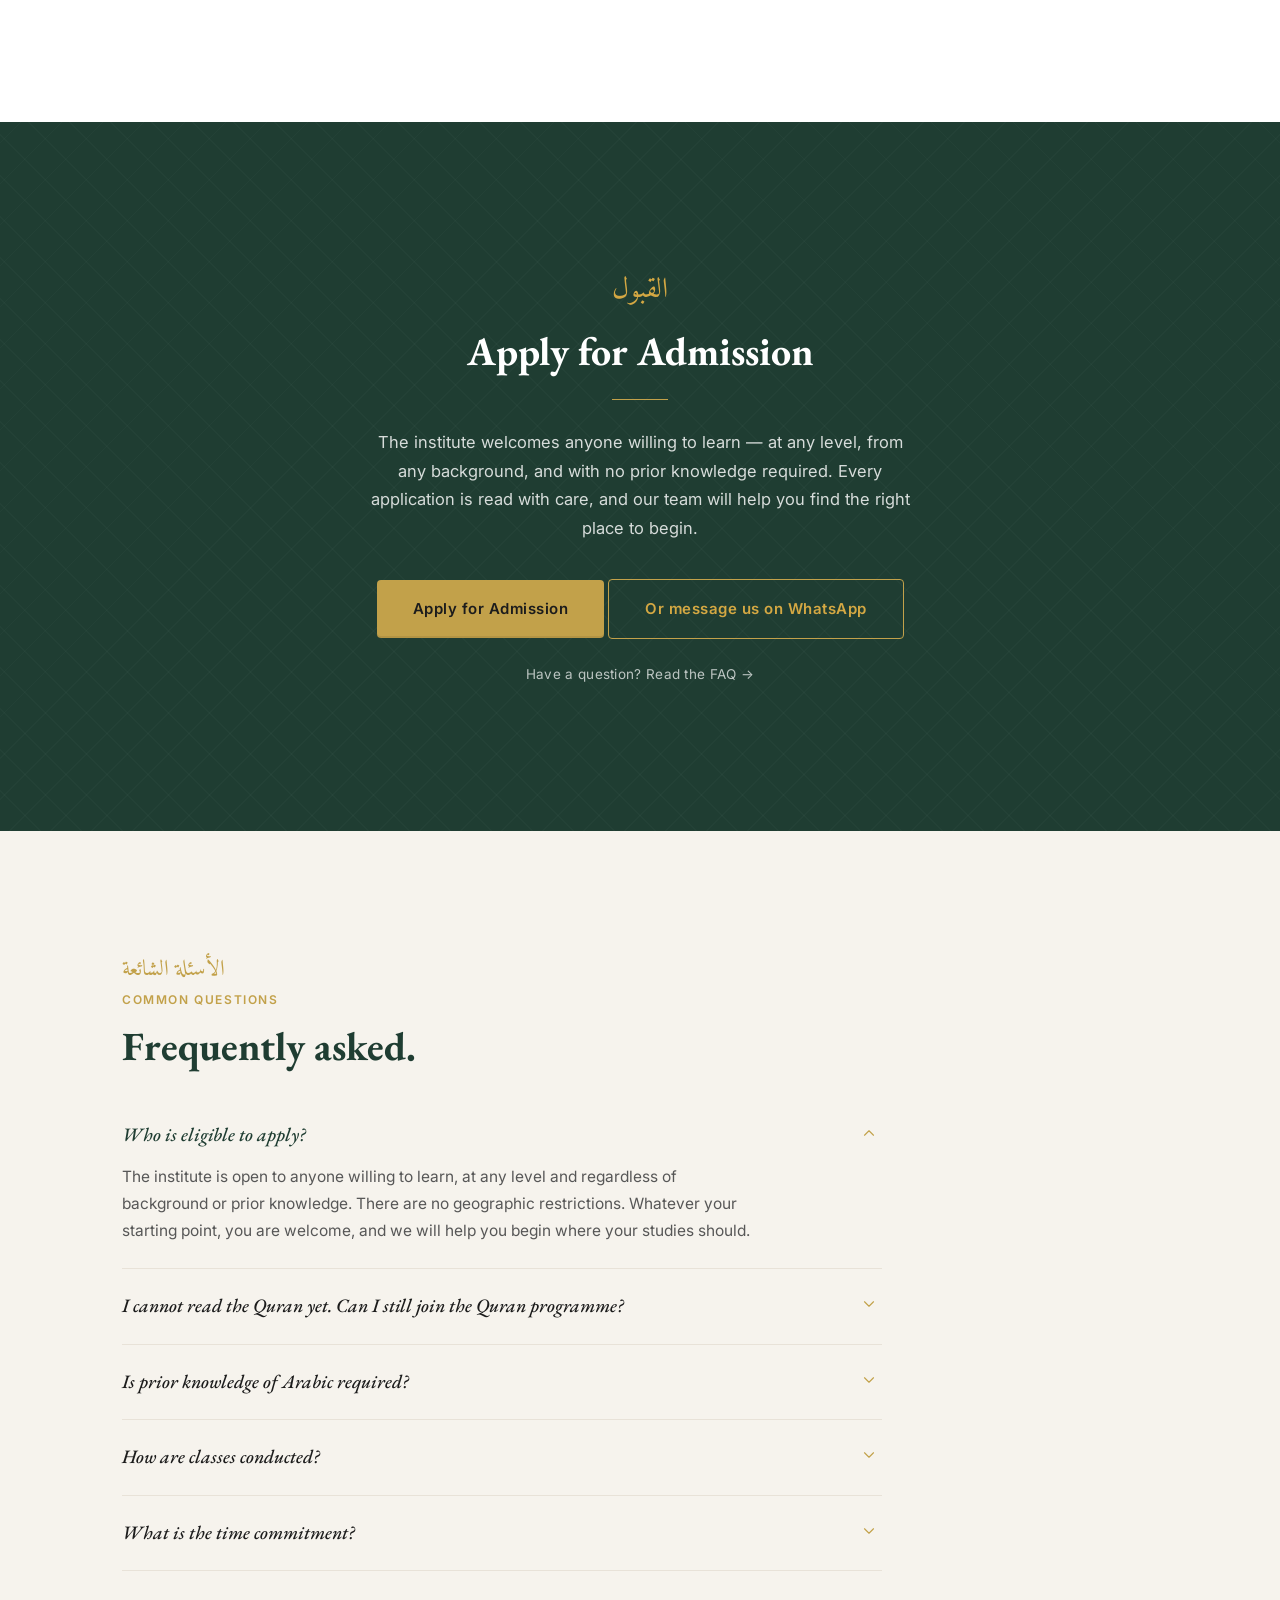
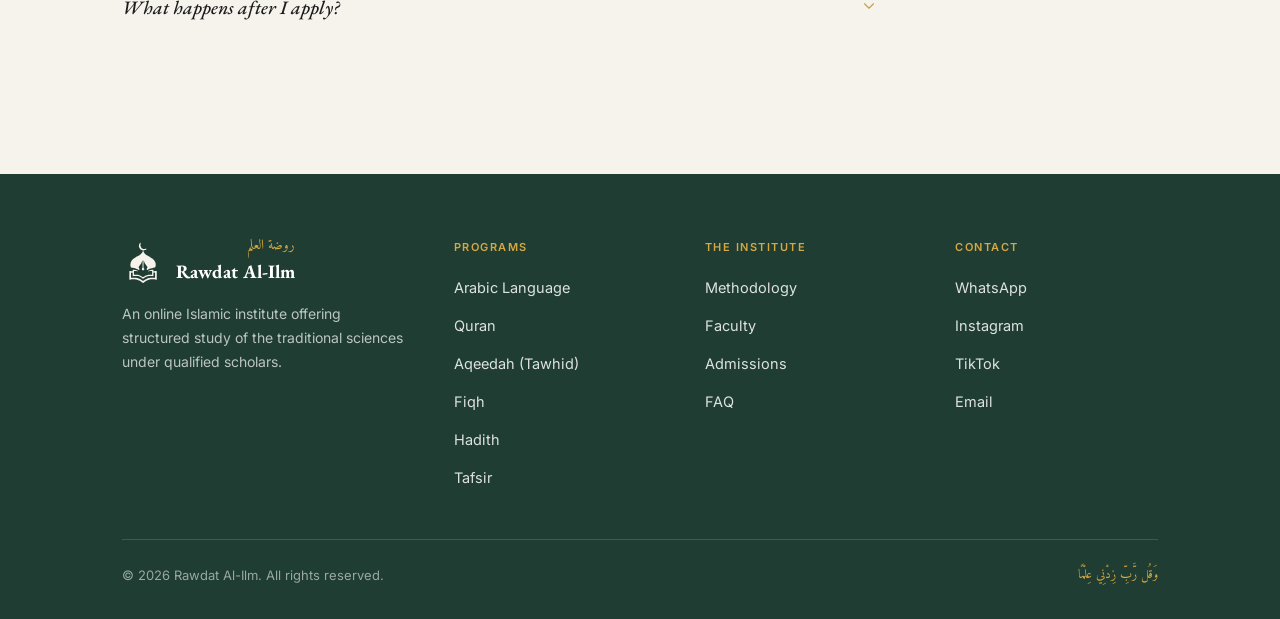
==== commit 0def0577: "Correct Rabia's testimonial tag to Quran Program Rabia's testimonial is about the Quran programme it" ====
--- a/index.html
+++ b/index.html
@@ -306,7 +306,7 @@
         </div>
         <div class="tm">
           <div class="qmark">“</div>
-          <div class="program-tag">— Quran Program — Qaida Nourania</div>
+          <div class="program-tag">— Quran Program</div>
           <p>Joining the Quran programme at Rawdat Al-Ilm has been a beautiful experience for me. The teachers are patient and kind, and they genuinely take the time to guide each student gently. Through their encouragement and their teaching, I have been able to progress with confidence and strengthen my bond with the Quran. I am very grateful to be part of this institute, and I recommend it wholeheartedly to anyone wishing to learn the Quran in a serious and caring environment.</p>
           <cite>Rabia — Tunisia</cite>
         </div>
